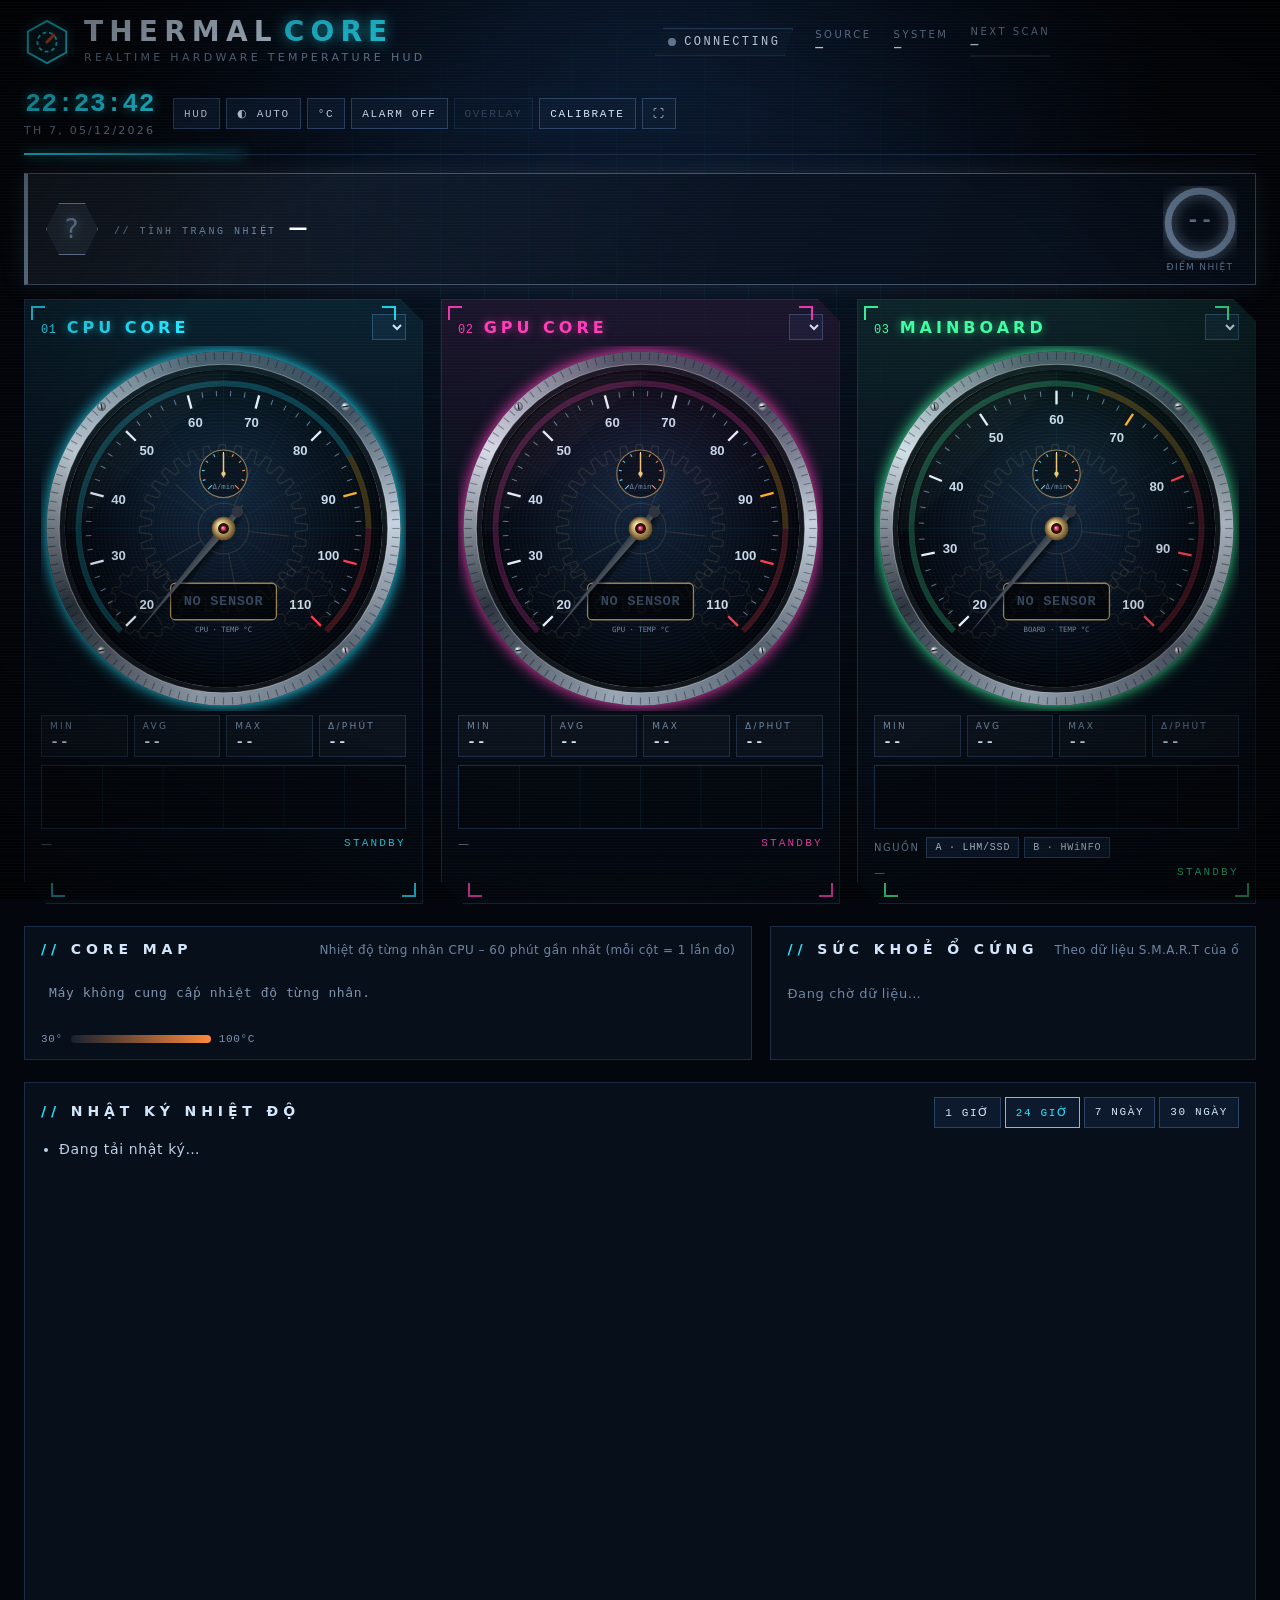
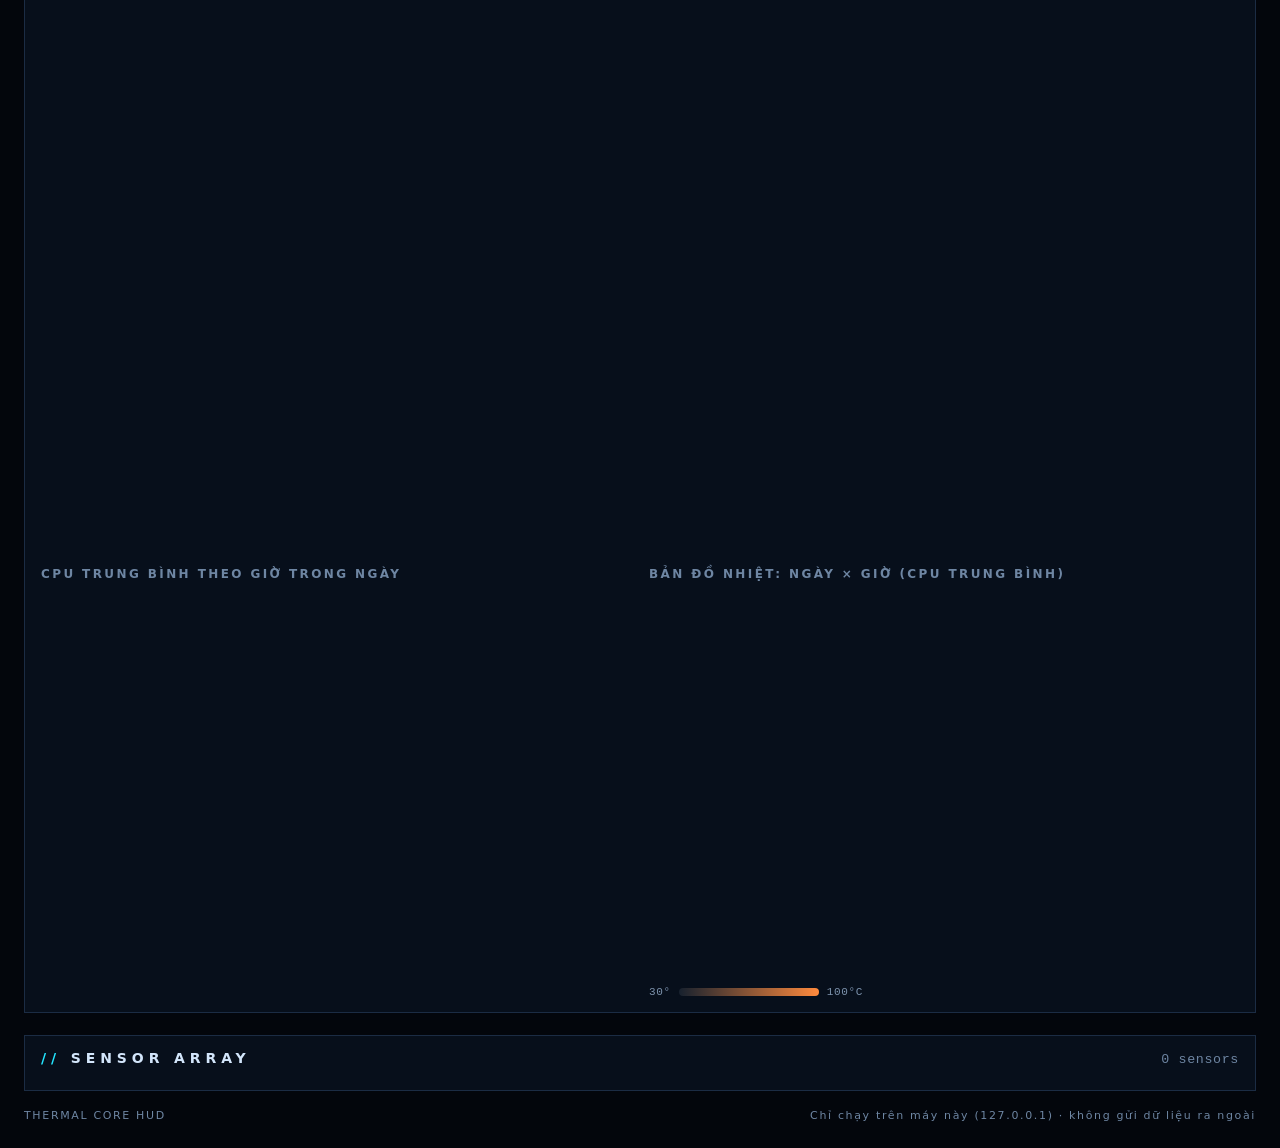
==== thermal-monitor/web/index.html @ 8c4e91ba "Add mainboard temperature source switch: A (LHM / SSD) or B (HWiNFO) - hwinfo.py reads HWiNFO's shar" ====
<!DOCTYPE html>
<html lang="vi">
<head>
  <meta charset="UTF-8" />
  <meta name="viewport" content="width=device-width, initial-scale=1.0" />
  <title>Thermal Core HUD</title>
  <link rel="icon" href="data:image/svg+xml,%3Csvg xmlns='http://www.w3.org/2000/svg' viewBox='0 0 32 32'%3E%3Ccircle cx='16' cy='16' r='13' fill='none' stroke='%2322e5ff' stroke-width='3'/%3E%3Cpath d='M16 16 L24 9' stroke='%23ff4d2e' stroke-width='3' stroke-linecap='round'/%3E%3C/svg%3E" />
  <link rel="stylesheet" href="style.css" />
</head>
<body>
  <div class="fx-grid" aria-hidden="true"></div>
  <div class="fx-scan" aria-hidden="true"></div>
  <div class="fx-vignette" aria-hidden="true"></div>

  <header class="hud-top">
    <div class="brand">
      <svg viewBox="0 0 48 48" class="logo" aria-hidden="true">
        <polygon points="24,2 44,13 44,35 24,46 4,35 4,13" fill="none" stroke="currentColor" stroke-width="2" />
        <circle cx="24" cy="24" r="10" fill="none" stroke="currentColor" stroke-width="2" stroke-dasharray="4 3" />
        <line x1="24" y1="24" x2="31" y2="17" stroke="#ff4d2e" stroke-width="3" stroke-linecap="round" />
      </svg>
      <div>
        <h1>THERMAL<span>CORE</span></h1>
        <small>REALTIME HARDWARE TEMPERATURE HUD</small>
      </div>
    </div>

    <div class="telemetry">
      <div class="pill" id="linkPill" data-state="wait"><i></i><span>CONNECTING</span></div>
      <div class="tm"><label>SOURCE</label><b id="source">—</b></div>
      <div class="tm"><label>SYSTEM</label><b id="sysState">—</b></div>
      <div class="tm"><label>NEXT SCAN</label><b id="rate">—</b><i class="tm-bar"><i id="nextBar"></i></i></div>
    </div>

    <div class="right">
      <div class="clock"><b id="clock">--:--:--</b><small id="date">----</small></div>
      <div class="controls">
        <button id="btnStyle" title="Đổi kiểu đồng hồ: đồng hồ cơ (HUD) / buồng lái (thanh dọc)">HUD</button>
        <button id="btnTheme" title="Chế độ ngày / đêm / tự động theo giờ">◐ AUTO</button>
        <button id="btnUnit" title="Đổi đơn vị °C / °F">°C</button>
        <button id="btnSound" title="Bật/tắt còi cảnh báo khi quá nhiệt">ALARM OFF</button>
        <button id="btnOverlay" disabled>OVERLAY</button>
        <button id="btnSettings" title="Chỉnh ngưỡng cảnh báo">CALIBRATE</button>
        <button id="btnFull" title="Toàn màn hình">⛶</button>
      </div>
    </div>
  </header>

  <section id="verdict" class="verdict" data-level="unknown" hidden>
    <div class="v-icon" id="vIcon">?</div>
    <div class="v-body">
      <div class="v-head"><span class="v-tag">// TÌNH TRẠNG NHIỆT</span><b id="vHeadline">—</b></div>
      <p id="vDetail"></p>
      <ul id="vTips"></ul>
    </div>
    <div class="v-score" title="Điểm nhiệt: 100 = rất mát, 60 = chạm ngưỡng cảnh báo, dưới 20 = nguy hiểm">
      <svg viewBox="0 0 44 44" aria-hidden="true"><circle class="bg" r="19" cx="22" cy="22" /><circle id="vRing" class="fg" r="19" cx="22" cy="22" /></svg>
      <b id="vScore">--</b><small>ĐIỂM NHIỆT</small>
    </div>
  </section>

  <div id="alertBar" class="alert-bar" hidden></div>
  <div id="msgBar" class="msg-bar" hidden></div>

  <main class="gauges" id="gauges"></main>

  <div class="row-2">
    <section class="panel" id="corePanel">
      <div class="panel-head">
        <h2><span>//</span> CORE MAP</h2>
        <small>Nhiệt độ từng nhân CPU – 60 phút gần nhất (mỗi cột = 1 lần đo)</small>
      </div>
      <div class="chart-box"><canvas id="coreMap" height="200"></canvas><div class="tooltip" hidden></div></div>
      <div class="scale-legend"><span>30°</span><b></b><span>100°C</span></div>
    </section>
    <section class="panel" id="drivePanel">
      <div class="panel-head">
        <h2><span>//</span> SỨC KHOẺ Ổ CỨNG</h2>
        <small>Theo dữ liệu S.M.A.R.T của ổ</small>
      </div>
      <div id="drives"><p class="empty-note">Đang chờ dữ liệu…</p></div>
    </section>
  </div>

  <section class="panel log" id="logPanel">
    <div class="panel-head">
      <h2><span>//</span> NHẬT KÝ NHIỆT ĐỘ</h2>
      <div class="tabs" id="logTabs">
        <button data-range="1h">1 GIỜ</button><button data-range="24h" class="on">24 GIỜ</button>
        <button data-range="7d">7 NGÀY</button><button data-range="30d">30 NGÀY</button>
      </div>
    </div>
    <ul class="log-summary" id="logSummary"></ul>
    <div class="tiles" id="logTiles"></div>
    <div class="legend" id="histLegend"></div>
    <div class="chart-box"><canvas id="histChart" height="240"></canvas><div class="tooltip" hidden></div></div>
    <div class="log-grid">
      <div>
        <h3 class="chart-title" id="hourTitle">CPU TRUNG BÌNH THEO GIỜ TRONG NGÀY</h3>
        <div class="chart-box"><canvas id="hourChart" height="200"></canvas><div class="tooltip" hidden></div></div>
      </div>
      <div>
        <h3 class="chart-title">BẢN ĐỒ NHIỆT: NGÀY × GIỜ (CPU TRUNG BÌNH)</h3>
        <div class="chart-box"><canvas id="dayHeat" height="200"></canvas><div class="tooltip" hidden></div></div>
        <div class="scale-legend"><span>30°</span><b></b><span>100°C</span></div>
      </div>
    </div>
  </section>

  <section class="bank">
    <div class="bank-head">
      <h2><span>//</span> SENSOR ARRAY</h2>
      <small id="bankCount">0 sensors</small>
    </div>
    <div id="bank" class="bank-grid"></div>
  </section>

  <footer class="hud-foot">
    <span id="footVersion">THERMAL CORE HUD</span>
    <span id="footInfo">Chỉ chạy trên máy này (127.0.0.1) · không gửi dữ liệu ra ngoài</span>
  </footer>

  <dialog id="settings" class="settings">
    <form method="dialog">
      <h3><span>//</span> CALIBRATION</h3>
      <p>Ngưỡng cảnh báo theo °C. Vượt ngưỡng <b class="amber">WARN</b> thẻ chuyển cam, vượt <b class="red">CRIT</b> báo động đỏ.</p>
      <label class="settings-interval">Chu kỳ đo nhiệt độ
        <select id="selInterval">
          <option value="5">5 giây</option><option value="6">6 giây (khuyên dùng)</option><option value="10">10 giây</option><option value="15">15 giây</option>
          <option value="30">30 giây</option><option value="60">60 giây</option>
        </select>
      </label>
      <label class="settings-interval">Nguồn nhiệt độ mainboard
        <select id="selBoardSrc">
          <option value="auto">A – LibreHardwareMonitor / ổ SSD thay thế</option>
          <option value="hwinfo">B – HWiNFO</option>
        </select>
      </label>
      <label class="settings-interval">Lưu nhật ký nhiệt độ
        <select id="selHistory">
          <option value="7">7 ngày</option><option value="14">14 ngày</option><option value="30">30 ngày</option>
        </select>
      </label>
      <div id="settingsRows" class="settings-rows"></div>
      <p class="diag-note">Thiếu cảm biến (vd. nhiệt độ mainboard)? Bấm <a id="lnkDiag" href="api/diagnostics" download>XUẤT FILE CHẨN ĐOÁN</a>
        rồi gửi file vừa tải về cho người hỗ trợ – file chỉ chứa thông tin phần cứng và số đo.</p>
      <div class="settings-actions">
        <button type="button" id="btnReset">MẶC ĐỊNH</button>
        <button type="submit" value="save" class="primary">LƯU</button>
      </div>
    </form>
  </dialog>

  <template id="tplGauge">
    <section class="card">
      <i class="cn tl"></i><i class="cn tr"></i><i class="cn bl"></i><i class="cn br"></i>
      <header class="card-head">
        <div class="ttl"><span class="code"></span><h2></h2></div>
        <select class="pick" title="Chọn cảm biến hiển thị"></select>
      </header>
      <div class="dial-wrap"><canvas class="dial"></canvas></div>
      <div class="stats">
        <div><label>MIN</label><b class="s-min">--</b></div>
        <div><label>AVG</label><b class="s-avg">--</b></div>
        <div><label>MAX</label><b class="s-max">--</b></div>
        <div><label>Δ/PHÚT</label><b class="s-trend">--</b></div>
      </div>
      <canvas class="spark"></canvas>
      <div class="tele"></div>
      <div class="src-switch" hidden title="Nguồn nhiệt độ mainboard">
        <span>NGUỒN</span>
        <button type="button" data-src="auto" title="A: LibreHardwareMonitor; máy không có cảm biến mainboard thì dùng nhiệt độ ổ SSD">A · LHM/SSD</button>
        <button type="button" data-src="hwinfo" title="B: lấy từ HWiNFO (cần chạy HWiNFO và bật Shared Memory Support)">B · HWiNFO</button>
        <em class="src-state"></em>
      </div>
      <div class="card-foot"><span class="hw">—</span><span class="state">STANDBY</span></div>
    </section>
  </template>

  <script src="app.js"></script>
  <script src="charts.js"></script>
</body>
</html>
---- thermal-monitor/web/style.css ----
:root {
  --bg: #03060c;
  --panel: rgba(9, 18, 32, 0.78);
  --panel-2: rgba(14, 28, 48, 0.9);
  --line: #1b2c44;
  --line-2: #2a4466;
  --text: #d3e6fb;
  --muted: #6e86a3;
  --cyan: #22e5ff;
  --magenta: #ff3db8;
  --green: #3dffa2;
  --amber: #ffb020;
  --red: #ff3b4e;
  --bg-glow: #0c1d36;
  --card-end: rgba(5, 11, 20, 0.85);
  --inset: rgba(0, 0, 0, 0.25);
  --text-strong: #ffffff;
  --text-soft: #bcd0e6;
  --warn-text: #ffd58a;
  --vignette: rgba(0, 0, 0, 0.65);
  --dialog: #07101d;
  /* Màu nhận diện từng đồng hồ (mặt đồng hồ luôn tối nên canvas dùng bản neon) */
  --acc-cpu: #22e5ff;
  --acc-gpu: #ff3db8;
  --acc-board: #3dffa2;
  /* Biểu đồ – đã kiểm tra phân biệt màu (người mù màu) trên nền tối */
  --series-cpu: #1ca4c4;
  --series-gpu: #c0308a;
  --series-board: #2a9a4e;
  --chart-text: #c9d9ea;
  --chart-muted: #7d93ad;
  --chart-grid: rgba(125, 147, 173, 0.16);
  --seq-lo: #17212e;   /* thang màu nhiệt (1 sắc cam): thấp -> cao */
  --seq-hi: #ff8a3d;
  --font-ui: "Bahnschrift", "Rajdhani", "Segoe UI", "Roboto Condensed", system-ui, sans-serif;
  --font-mono: "Cascadia Mono", "Consolas", "JetBrains Mono", "SFMono-Regular", monospace;
}

/* Chế độ NGÀY: nền sáng; mặt đồng hồ giữ màu tối như đồng hồ thật */
:root[data-theme="day"] {
  --bg: #e8edf4;
  --bg-glow: #ffffff;
  --panel: rgba(255, 255, 255, 0.9);
  --panel-2: #ffffff;
  --card-end: #f1f5fa;
  --inset: #eef2f7;
  --line: #cdd7e4;
  --line-2: #a7b6ca;
  --text: #1a2a3d;
  --text-strong: #0b1726;
  --text-soft: #34475e;
  --muted: #5d6f86;
  --warn-text: #8a5300;
  --vignette: rgba(30, 50, 80, 0.12);
  --dialog: #ffffff;
  --cyan: #0085aa;
  --magenta: #b51f80;
  --green: #2e8a32;
  --amber: #b36b00;
  --red: #c8102e;
  --acc-cpu: #0085aa;
  --acc-gpu: #b51f80;
  --acc-board: #2e8a32;
  --series-cpu: #0085aa;
  --series-gpu: #b51f80;
  --series-board: #2e8a32;
  --chart-text: #1f3147;
  --chart-muted: #5d6f86;
  --chart-grid: rgba(60, 80, 110, 0.14);
  --seq-lo: #fdeee0;
  --seq-hi: #c2410c;
}
:root[data-theme="day"] .fx-scan { display: none; }

* { box-sizing: border-box; }

html, body { margin: 0; min-height: 100%; }

body {
  background: radial-gradient(ellipse at 50% -10%, var(--bg-glow) 0%, var(--bg) 60%) fixed, var(--bg);
  transition: background-color 0.4s, color 0.4s;
  color: var(--text);
  font-family: var(--font-ui);
  letter-spacing: 0.04em;
  padding: 0 clamp(8px, 2vw, 24px) clamp(8px, 2vw, 24px);
  overflow-x: hidden;
}

/* ---------- Hiệu ứng nền ---------- */
.fx-grid, .fx-scan, .fx-vignette { position: fixed; inset: 0; pointer-events: none; z-index: 0; }
.fx-grid {
  background-image:
    linear-gradient(rgba(34, 229, 255, 0.045) 1px, transparent 1px),
    linear-gradient(90deg, rgba(34, 229, 255, 0.045) 1px, transparent 1px);
  background-size: 44px 44px;
  mask-image: radial-gradient(ellipse at center, #000 30%, transparent 85%);
  animation: grid-drift 40s linear infinite;
}
@keyframes grid-drift { to { background-position: 44px 44px, 44px 44px; } }
.fx-scan {
  background: repeating-linear-gradient(0deg, rgba(255, 255, 255, 0.018) 0 1px, transparent 1px 3px);
  z-index: 50;
}
.fx-vignette { background: radial-gradient(ellipse at center, transparent 55%, var(--vignette) 100%); z-index: 49; }

body > *:not(.fx-grid):not(.fx-scan):not(.fx-vignette):not(dialog) { position: relative; z-index: 1; }

/* ---------- Header ---------- */
.hud-top {
  display: flex; align-items: center; gap: 24px; flex-wrap: wrap;
  padding: 18px 0 16px;
  border-bottom: 1px solid var(--line);
  margin-bottom: 18px;
}
.hud-top::after {
  content: ""; position: absolute; left: 0; bottom: -1px; width: 220px; height: 2px;
  background: linear-gradient(90deg, var(--cyan), transparent);
  box-shadow: 0 0 12px var(--cyan);
}
.brand { display: flex; align-items: center; gap: 14px; }
.logo { width: 46px; height: 46px; color: var(--cyan); filter: drop-shadow(0 0 6px rgba(34, 229, 255, 0.7)); animation: spin 18s linear infinite; }
@keyframes spin { to { transform: rotate(360deg); } }
.brand h1 { margin: 0; font-size: 28px; letter-spacing: 0.22em; font-weight: 700; line-height: 1; }
.brand h1 span { color: var(--cyan); text-shadow: 0 0 14px rgba(34, 229, 255, 0.8); margin-left: 6px; }
.brand small { color: var(--muted); font-size: 11px; letter-spacing: 0.3em; }

.telemetry { display: flex; gap: 22px; align-items: center; flex-wrap: wrap; flex: 1; justify-content: center; }
.tm label { display: block; font-size: 10px; color: var(--muted); letter-spacing: 0.25em; }
.tm b { font-family: var(--font-mono); font-size: 13px; font-weight: 600; white-space: nowrap; max-width: 230px; overflow: hidden; text-overflow: ellipsis; display: block; }

.pill {
  display: inline-flex; align-items: center; gap: 8px;
  padding: 6px 12px; border: 1px solid var(--line-2);
  font-family: var(--font-mono); font-size: 12px; letter-spacing: 0.2em;
  clip-path: polygon(8px 0, 100% 0, calc(100% - 8px) 100%, 0 100%);
  background: var(--panel-2);
}
.pill i { width: 8px; height: 8px; border-radius: 50%; background: var(--muted); }
.pill[data-state="live"] { border-color: var(--green); color: var(--green); }
.pill[data-state="live"] i { background: var(--green); box-shadow: 0 0 10px var(--green); animation: blink 1s steps(2) infinite; }
.pill[data-state="demo"] { border-color: var(--magenta); color: var(--magenta); }
.pill[data-state="demo"] i { background: var(--magenta); box-shadow: 0 0 10px var(--magenta); animation: blink 1s steps(2) infinite; }
.pill[data-state="off"] { border-color: var(--red); color: var(--red); }
.pill[data-state="off"] i { background: var(--red); }
@keyframes blink { 50% { opacity: 0.25; } }

.right { display: flex; align-items: center; gap: 18px; }
.clock { text-align: right; }
.clock b { display: block; font-family: var(--font-mono); font-size: 26px; color: var(--cyan); text-shadow: 0 0 12px rgba(34, 229, 255, 0.6); }
.clock small { color: var(--muted); font-size: 11px; letter-spacing: 0.2em; }
.controls { display: flex; gap: 6px; }
button {
  font-family: var(--font-mono); font-size: 11px; letter-spacing: 0.15em;
  color: var(--text); background: var(--panel-2); border: 1px solid var(--line-2);
  padding: 8px 10px; cursor: pointer; transition: all 0.15s;
}
button:hover { border-color: var(--cyan); color: var(--cyan); box-shadow: 0 0 10px rgba(34, 229, 255, 0.35); }
button.on { border-color: var(--amber); color: var(--amber); }
button.primary { border-color: var(--cyan); color: var(--cyan); }
button:disabled { opacity: 0.4; cursor: not-allowed; box-shadow: none; color: var(--muted); border-color: var(--line-2); }
#btnOverlay.on { border-color: var(--green); color: var(--green); box-shadow: 0 0 10px rgba(61, 255, 162, 0.35); }

/* ---------- Thanh nhận định tình trạng nhiệt ---------- */
.verdict {
  --lv: var(--muted);
  display: grid; grid-template-columns: auto 1fr auto; gap: 16px; align-items: center;
  margin: 0 0 14px; padding: 12px 18px;
  border: 1px solid color-mix(in srgb, var(--lv) 55%, transparent);
  border-left: 4px solid var(--lv);
  background: linear-gradient(90deg, color-mix(in srgb, var(--lv) 16%, transparent), var(--panel) 60%);
  box-shadow: 0 0 22px color-mix(in srgb, var(--lv) 18%, transparent);
}
.verdict[data-level="critical"] { animation: alarm 0.9s ease-in-out infinite; }
.v-icon {
  width: 52px; height: 52px; display: grid; place-items: center; font-size: 26px; color: var(--lv);
  border: 1px solid var(--lv); clip-path: polygon(25% 0, 75% 0, 100% 50%, 75% 100%, 25% 100%, 0 50%);
  background: color-mix(in srgb, var(--lv) 14%, transparent); text-shadow: 0 0 12px var(--lv);
}
.v-head { display: flex; flex-wrap: wrap; align-items: baseline; gap: 4px 12px; }
.v-tag { font-family: var(--font-mono); font-size: 10px; letter-spacing: 0.25em; color: var(--lv); }
.v-head b { font-size: 19px; letter-spacing: 0.04em; color: var(--text-strong); }
.verdict p { margin: 4px 0 0; color: var(--text-soft); font-size: 14px; letter-spacing: 0.02em; line-height: 1.45; }
.verdict ul { margin: 4px 0 0; padding-left: 18px; color: var(--warn-text); font-size: 13px; }
.verdict ul:empty { display: none; }
.v-score { position: relative; width: 74px; text-align: center; }
.v-score svg { width: 74px; height: 74px; transform: rotate(-90deg); display: block; }
.v-score circle { fill: none; stroke-width: 4; }
.v-score .bg { stroke: rgba(255, 255, 255, 0.08); }
.v-score .fg { stroke: var(--lv); stroke-linecap: round; transition: stroke-dashoffset 0.8s, stroke 0.8s; filter: drop-shadow(0 0 4px var(--lv)); }
.v-score b { position: absolute; top: 22px; left: 0; right: 0; font-family: var(--font-mono); font-size: 22px; color: var(--lv); }
.v-score small { display: block; margin-top: 2px; font-size: 9px; letter-spacing: 0.15em; color: var(--muted); }
@media (max-width: 700px) {
  .verdict { grid-template-columns: auto 1fr; padding: 10px 12px; }
  .v-score { display: none; }
  .v-icon { width: 40px; height: 40px; font-size: 20px; }
  .v-head b { font-size: 15px; }
  .verdict p { font-size: 12px; }
}

/* Thanh đếm ngược tới lần đo kế tiếp */
.tm-bar { display: block; height: 2px; background: rgba(255, 255, 255, 0.08); margin-top: 3px; }
.tm-bar i { display: block; height: 100%; width: 0; background: var(--cyan); box-shadow: 0 0 6px var(--cyan); transition: width 0.5s linear; }

/* ---------- Thanh cảnh báo ---------- */
.alert-bar, .msg-bar { margin: 0 0 14px; padding: 10px 16px; font-size: 13px; letter-spacing: 0.08em; }
.alert-bar {
  border: 1px solid var(--red); color: #fff; font-family: var(--font-mono); letter-spacing: 0.2em;
  background: repeating-linear-gradient(-45deg, rgba(255, 59, 78, 0.28) 0 14px, rgba(255, 59, 78, 0.1) 14px 28px);
  animation: alarm 0.9s ease-in-out infinite; text-align: center;
}
@keyframes alarm { 50% { box-shadow: 0 0 28px rgba(255, 59, 78, 0.7); } }
.msg-bar { border-left: 3px solid var(--amber); background: rgba(255, 176, 32, 0.08); color: var(--warn-text); }
.msg-bar p { margin: 2px 0; }

/* ---------- Thẻ đồng hồ ---------- */
/* Luôn 3 đồng hồ trên 1 hàng; bên trong mỗi thẻ tự co theo bề rộng thẻ (container query) */
.gauges { display: grid; grid-template-columns: repeat(3, minmax(0, 1fr)); gap: clamp(6px, 1.4vw, 18px); }

.card {
  --accent: var(--cyan);
  position: relative; padding: 14px 16px 24px;
  background: linear-gradient(180deg, var(--panel) 0%, var(--card-end) 100%);
  border: 1px solid var(--line);
  clip-path: polygon(0 0, calc(100% - 22px) 0, 100% 22px, 100% 100%, 22px 100%, 0 calc(100% - 22px));
  transition: border-color 0.3s, box-shadow 0.3s;
  container-type: inline-size;
  min-width: 0;
}
.card::before {
  content: ""; position: absolute; inset: 0; pointer-events: none;
  background: linear-gradient(180deg, color-mix(in srgb, var(--accent) 8%, transparent), transparent 40%);
}
.card .cn { position: absolute; width: 14px; height: 14px; border-color: var(--accent); border-style: solid; opacity: 0.9; }
.card .cn.tl { top: 6px; left: 6px; border-width: 2px 0 0 2px; }
.card .cn.tr { top: 6px; right: 26px; border-width: 2px 2px 0 0; }
.card .cn.bl { bottom: 6px; left: 26px; border-width: 0 0 2px 2px; }
.card .cn.br { bottom: 6px; right: 6px; border-width: 0 2px 2px 0; }
.card[data-level="warn"] { --accent: var(--amber) !important; border-color: var(--amber); }
.card[data-level="crit"] { --accent: var(--red) !important; border-color: var(--red); animation: card-alarm 0.9s ease-in-out infinite; }
@keyframes card-alarm { 50% { box-shadow: inset 0 0 40px rgba(255, 59, 78, 0.35); } }

.card-head { display: flex; align-items: center; justify-content: space-between; gap: 10px; }
.ttl { display: flex; align-items: baseline; gap: 10px; flex: none; }
.ttl .code { font-family: var(--font-mono); color: var(--accent); font-size: 12px; }
.ttl h2 { margin: 0; font-size: clamp(14px, 1.25vw, 18px); white-space: nowrap; letter-spacing: 0.25em; color: var(--accent); text-shadow: 0 0 10px color-mix(in srgb, var(--accent) 60%, transparent); }
.pick {
  flex: 0 1 auto; min-width: 0; max-width: 58%; background: var(--panel-2); color: var(--text); border: 1px solid var(--line-2);
  font-family: var(--font-mono); font-size: 11px; padding: 5px 6px;
}
.pick:focus { outline: 1px solid var(--accent); }

.dial-wrap { width: 100%; max-width: min(400px, max(150px, calc(100vh - 330px))); margin: 6px auto 4px; aspect-ratio: 1; }
.dial { width: 100%; height: 100%; display: block; }

.stats { display: grid; grid-template-columns: repeat(4, 1fr); gap: 6px; margin-top: 4px; }
.stats div { background: rgba(255, 255, 255, 0.025); border: 1px solid var(--line); padding: 5px 8px; }
.stats label { display: block; font-size: 9px; color: var(--muted); letter-spacing: 0.25em; }
.stats b { font-family: var(--font-mono); font-size: 15px; }
.spark { width: 100%; height: 64px; display: block; margin-top: 8px; border: 1px solid var(--line); background: var(--inset); }
.tele { display: flex; flex-wrap: wrap; gap: 5px; margin-top: 8px; }
.tele:empty { display: none; }
.tele span {
  font-family: var(--font-mono); font-size: 11px; padding: 3px 7px; white-space: nowrap;
  border: 1px solid color-mix(in srgb, var(--accent) 35%, transparent); background: color-mix(in srgb, var(--accent) 8%, transparent);
}
.tele i { font-style: normal; font-size: 9px; letter-spacing: 0.12em; color: var(--muted); margin-right: 5px; }
.card-foot { display: flex; justify-content: space-between; gap: 12px; margin-top: 8px; font-size: 11px; color: var(--muted); }
.card-foot .hw { overflow: hidden; text-overflow: ellipsis; white-space: nowrap; }
.card-foot .state { font-family: var(--font-mono); letter-spacing: 0.2em; color: var(--accent); white-space: nowrap; }

/* Thẻ hẹp: tiêu đề và menu chọn cảm biến xếp 2 dòng, ô số liệu 2 cột */
@container (max-width: 360px) {
  .card-head { flex-wrap: wrap; gap: 6px; }
  .pick { max-width: 100%; width: 100%; flex-basis: 100%; }
  .ttl h2 { font-size: 13px; letter-spacing: 0.18em; }
  .stats { grid-template-columns: repeat(2, 1fr); gap: 4px; }
  .stats b { font-size: 13px; }
  .spark { height: 48px; }
}
@container (max-width: 250px) {
  .tele span { font-size: 10px; padding: 2px 4px; }
  .tele i { display: none; }
  .card .cn.tr, .card .cn.bl { display: none; }
  .ttl .code { display: none; }
  .ttl h2 { font-size: 12px; letter-spacing: 0.12em; }
  .pick { font-size: 10px; padding: 3px; }
  .stats div { padding: 3px 5px; }
  .stats label { font-size: 8px; letter-spacing: 0.12em; }
  .stats b { font-size: 12px; }
  .spark { height: 36px; }
  .card-foot .hw { display: none; }
  .card-foot { justify-content: center; }
}
@container (max-width: 170px) {
  .stats, .spark { display: none; }
}

/* Header gọn lại khi cửa sổ hẹp */
@media (max-width: 1100px) {
  .telemetry .tm:nth-of-type(n + 3) { display: none; }
  .brand small { display: none; }
}
@media (max-width: 820px) {
  .telemetry .tm { display: none; }
  .brand h1 { font-size: 20px; }
  .logo { width: 34px; height: 34px; }
  .clock b { font-size: 20px; }
  .clock small { display: none; }
  button { padding: 6px 7px; font-size: 10px; letter-spacing: 0.08em; }
  .hud-top { gap: 12px; padding: 10px 0; }
}
@media (max-width: 560px) {
  .brand h1 span { display: none; }
  .clock { display: none; }
}

.card[data-key="cpu"] { --accent: var(--acc-cpu); }
.card[data-key="gpu"] { --accent: var(--acc-gpu); }
.card[data-key="board"] { --accent: var(--acc-board); }
.src-switch { display: flex; align-items: center; flex-wrap: wrap; gap: 5px; margin-top: 8px; font-size: 10px; }
.src-switch[hidden] { display: none; }
.src-switch > span { letter-spacing: 0.15em; color: var(--muted); margin-right: 2px; }
.src-switch button { padding: 4px 8px; font-size: 10px; letter-spacing: 0.08em; }
.src-switch button.on { border-color: var(--accent); color: var(--accent); box-shadow: 0 0 8px color-mix(in srgb, var(--accent) 35%, transparent); }
.src-switch em { font-style: normal; font-family: var(--font-mono); font-size: 10px; }
.src-switch[data-state="ok"] em { color: var(--green); }
.src-switch[data-state="fail"] em { color: var(--amber); }
.tele span.throttle-thermal { border-color: var(--red); color: var(--red); background: color-mix(in srgb, var(--red) 12%, transparent); }
.tele span.throttle-power { border-color: var(--amber); color: var(--amber); }

/* ---------- Bảng phụ: bản đồ nhiệt từng nhân, sức khoẻ ổ, nhật ký ---------- */
.panel { border: 1px solid var(--line); background: var(--panel); padding: 14px 16px; min-width: 0; }
.panel-head { display: flex; justify-content: space-between; align-items: baseline; gap: 10px; flex-wrap: wrap; margin-bottom: 10px; }
.panel h2 { margin: 0; font-size: 14px; letter-spacing: 0.35em; }
.panel h2 span { color: var(--cyan); }
.panel-head small { color: var(--muted); font-size: 12px; letter-spacing: 0.04em; }
.row-2 { display: grid; grid-template-columns: minmax(0, 3fr) minmax(0, 2fr); gap: 18px; margin-top: 22px; }
@media (max-width: 980px) { .row-2 { grid-template-columns: minmax(0, 1fr); } }
.chart-box { position: relative; }
.chart-box canvas { display: block; width: 100%; }
.legend { display: flex; flex-wrap: wrap; gap: 14px; font-size: 12px; color: var(--chart-text); margin-bottom: 6px; }
.legend i { display: inline-block; width: 14px; height: 3px; border-radius: 2px; vertical-align: middle; margin-right: 6px; }
.legend .ref i { height: 0; border-top: 2px dashed var(--chart-muted); }
.scale-legend { display: flex; align-items: center; gap: 8px; font-size: 11px; color: var(--chart-muted); margin-top: 6px; font-family: var(--font-mono); }
.scale-legend b { display: block; width: 140px; height: 8px; border-radius: 4px; background: linear-gradient(90deg, var(--seq-lo), var(--seq-hi)); }
.tooltip {
  position: absolute; pointer-events: none; z-index: 5; min-width: 120px; padding: 7px 9px;
  background: var(--panel-2); color: var(--text); border: 1px solid var(--line-2); font-size: 12px; line-height: 1.45;
  box-shadow: 0 4px 18px rgba(0, 0, 0, 0.35); font-family: var(--font-mono); white-space: nowrap;
}
.tooltip[hidden] { display: none; }
.tooltip .sw { display: inline-block; width: 10px; height: 3px; border-radius: 2px; margin-right: 6px; vertical-align: middle; }
.empty-note { color: var(--muted); font-size: 13px; padding: 16px 0; }

/* Ổ cứng */
.drive { border: 1px solid var(--line); padding: 10px 12px; margin-bottom: 10px; background: color-mix(in srgb, var(--panel-2) 40%, transparent); }
.drive:last-child { margin-bottom: 0; }
.drive-top { display: flex; justify-content: space-between; gap: 10px; align-items: baseline; }
.drive-top b { font-size: 14px; overflow: hidden; text-overflow: ellipsis; white-space: nowrap; }
.drive-status { font-family: var(--font-mono); font-size: 12px; white-space: nowrap; }
.drive-status.good { color: var(--green); } .drive-status.watch { color: var(--amber); } .drive-status.bad { color: var(--red); }
.life { display: flex; align-items: center; gap: 10px; margin: 8px 0; }
.life-bar { flex: 1; height: 8px; background: var(--inset); border: 1px solid var(--line); border-radius: 4px; overflow: hidden; }
.life-bar i { display: block; height: 100%; border-radius: 4px; background: var(--green); }
.life strong { font-family: var(--font-mono); font-size: 20px; min-width: 64px; text-align: right; }
.drive dl { display: grid; grid-template-columns: repeat(auto-fill, minmax(175px, 1fr)); gap: 6px 12px; margin: 0; }
.drive dt { font-size: 10px; letter-spacing: 0.15em; color: var(--muted); }
.drive dd { margin: 0; font-family: var(--font-mono); font-size: 13px; }

/* Nhật ký */
.log { margin-top: 22px; }
.tabs { display: flex; gap: 4px; }
.tabs button.on { border-color: var(--cyan); color: var(--cyan); }
.log-summary { margin: 4px 0 14px; padding-left: 18px; color: var(--text-soft); font-size: 14px; line-height: 1.6; }
.tiles { display: grid; grid-template-columns: repeat(4, minmax(0, 1fr)); gap: 8px; margin-bottom: 14px; }
.tile { border: 1px solid var(--line); padding: 8px 10px; }
.tile label { display: block; font-size: 10px; letter-spacing: 0.15em; color: var(--muted); }
.tile b { font-family: var(--font-mono); font-size: 22px; color: var(--text-strong); }
.tile small { display: block; color: var(--muted); font-size: 11px; }
@media (max-width: 760px) { .tiles { grid-template-columns: repeat(2, minmax(0, 1fr)); } }
.log-grid { display: grid; grid-template-columns: minmax(0, 1fr) minmax(0, 1fr); gap: 18px; margin-top: 14px; }
@media (max-width: 980px) { .log-grid { grid-template-columns: minmax(0, 1fr); } }
.log-grid h3, .chart-title { margin: 0 0 6px; font-size: 12px; letter-spacing: 0.2em; color: var(--muted); font-weight: 600; }

/* ---------- Danh sách cảm biến ---------- */
.bank { margin-top: 22px; border: 1px solid var(--line); background: var(--panel); padding: 14px 16px; }
.bank-head { display: flex; justify-content: space-between; align-items: baseline; }
.bank h2 { margin: 0 0 10px; font-size: 14px; letter-spacing: 0.35em; }
.bank h2 span, .settings h3 span { color: var(--cyan); }
.bank-head small { color: var(--muted); font-family: var(--font-mono); }
.bank-grid { display: flex; flex-direction: column; gap: 12px; }
.bank-group h3 { margin: 0 0 6px; font-size: 11px; letter-spacing: 0.3em; color: var(--muted); }
.bank-row { display: grid; grid-template-columns: repeat(auto-fill, minmax(220px, 1fr)); gap: 8px; }
.chip { border: 1px solid var(--line); background: rgba(255, 255, 255, 0.02); padding: 7px 10px; position: relative; overflow: hidden; }
.chip .n { font-size: 12px; display: flex; justify-content: space-between; gap: 8px; }
.chip .n b { font-family: var(--font-mono); font-size: 14px; }
.chip small { display: block; color: var(--muted); font-size: 10px; white-space: nowrap; overflow: hidden; text-overflow: ellipsis; }
.chip .bar { position: absolute; left: 0; bottom: 0; height: 2px; background: var(--cyan); box-shadow: 0 0 8px currentColor; transition: width 0.6s, background 0.6s; }
.empty { color: var(--muted); font-size: 13px; }

.hud-foot { display: flex; justify-content: space-between; flex-wrap: wrap; gap: 8px; margin-top: 18px; color: var(--muted); font-size: 11px; letter-spacing: 0.15em; }

/* ---------- Hộp thoại cài đặt ---------- */
.settings { background: var(--dialog); color: var(--text); border: 1px solid var(--cyan); padding: 18px 20px; width: min(520px, 92vw); font-family: var(--font-ui); }
.settings::backdrop { background: rgba(0, 0, 0, 0.7); backdrop-filter: blur(3px); }
.settings h3 { margin: 0 0 8px; letter-spacing: 0.3em; }
.settings p { color: var(--muted); font-size: 13px; }
.amber { color: var(--amber); } .red { color: var(--red); }
.settings-rows { display: grid; grid-template-columns: 1fr 90px 90px; gap: 8px 10px; align-items: center; }
.settings-rows .h { font-size: 10px; color: var(--muted); letter-spacing: 0.25em; }
.settings input { width: 100%; background: var(--panel-2); color: var(--text); border: 1px solid var(--line-2); padding: 6px; font-family: var(--font-mono); }
.settings-interval { display: flex; align-items: center; justify-content: space-between; gap: 10px; margin: 0 0 14px; font-size: 13px; }
.settings-interval select { background: var(--panel-2); color: var(--text); border: 1px solid var(--line-2); padding: 6px; font-family: var(--font-mono); }
.diag-note { font-size: 12px !important; margin: 14px 0 0; }
.diag-note a { color: var(--cyan); font-family: var(--font-mono); letter-spacing: 0.08em; }
.settings-actions { display: flex; justify-content: flex-end; gap: 8px; margin-top: 16px; }
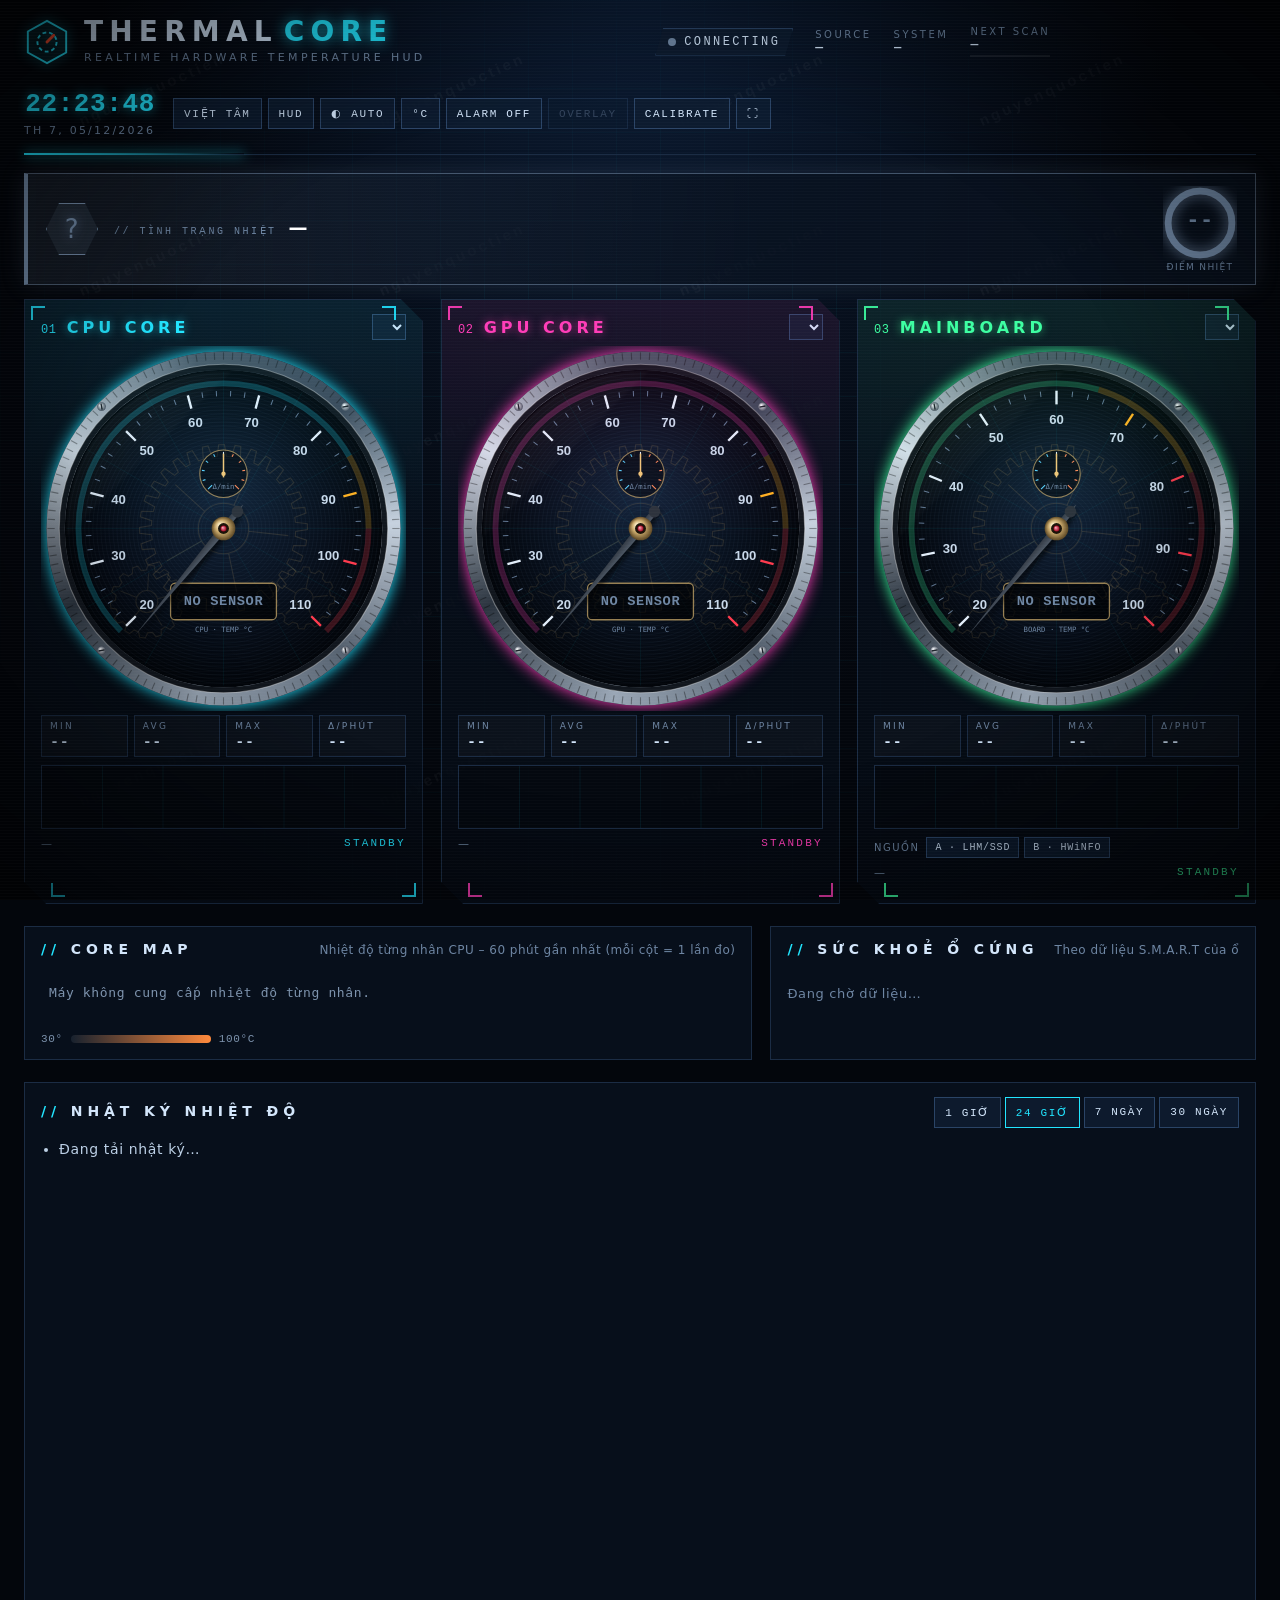
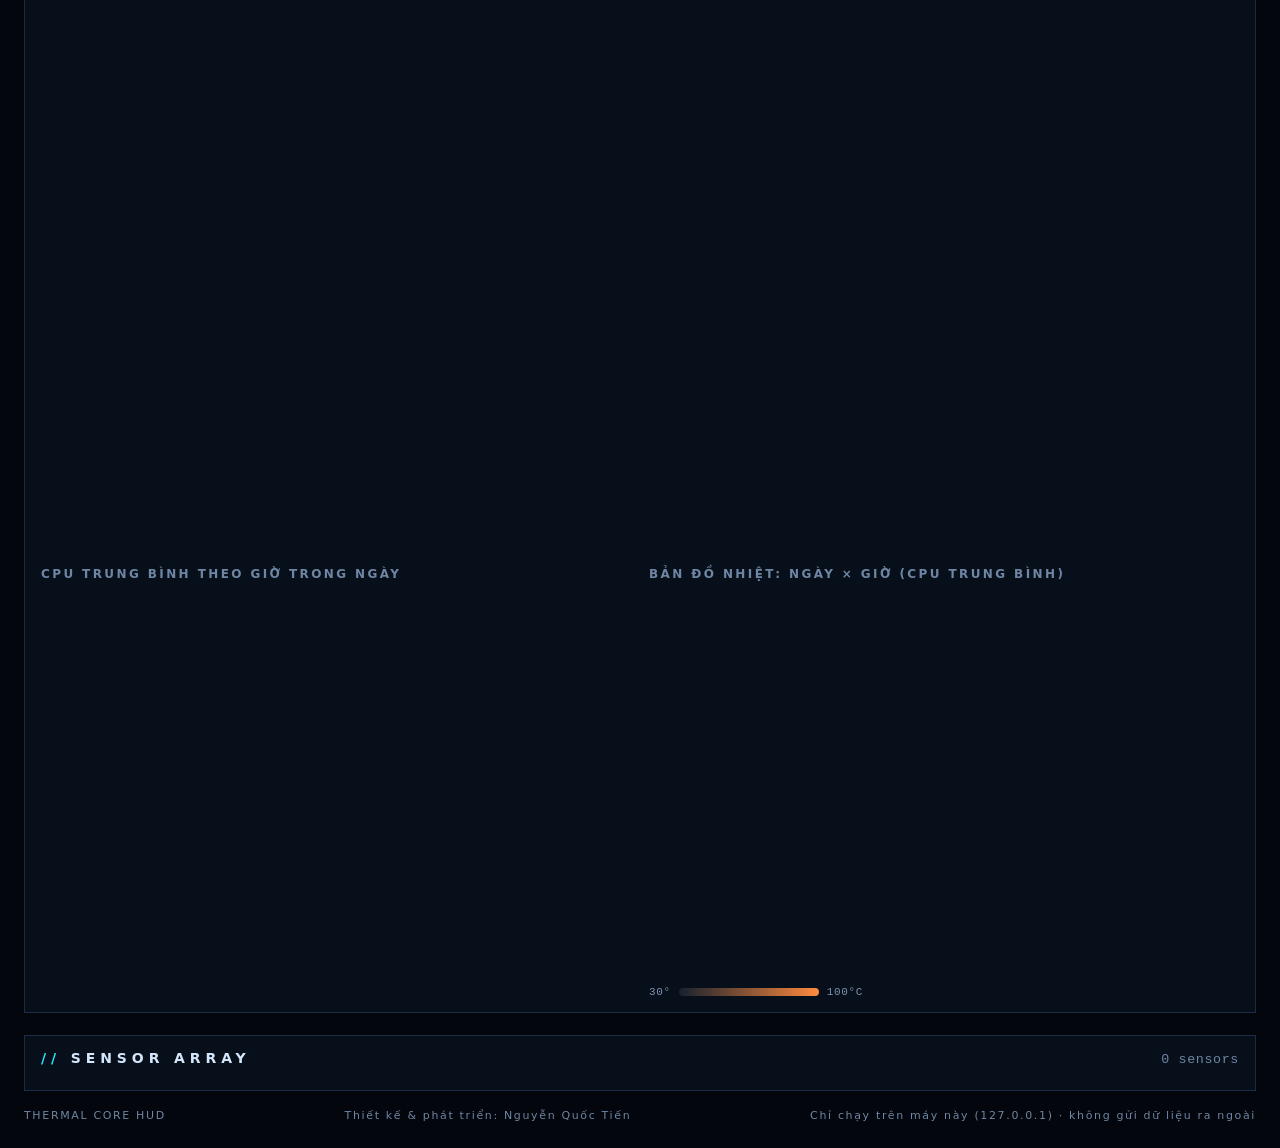
==== commit f39f6d3d: "Add Việt Tâm theme with reactive characters and author signature (v1.6.0) - New VIỆT TÂM / THERMAL h" ====
--- a/thermal-monitor/web/index.html
+++ b/thermal-monitor/web/index.html
@@ -3,6 +3,7 @@
 <head>
   <meta charset="UTF-8" />
   <meta name="viewport" content="width=device-width, initial-scale=1.0" />
+  <meta name="author" content="nguyenquoctien – Nguyễn Quốc Tiến" />
   <title>Thermal Core HUD</title>
   <link rel="icon" href="data:image/svg+xml,%3Csvg xmlns='http://www.w3.org/2000/svg' viewBox='0 0 32 32'%3E%3Ccircle cx='16' cy='16' r='13' fill='none' stroke='%2322e5ff' stroke-width='3'/%3E%3Cpath d='M16 16 L24 9' stroke='%23ff4d2e' stroke-width='3' stroke-linecap='round'/%3E%3C/svg%3E" />
   <link rel="stylesheet" href="style.css" />
@@ -11,9 +12,10 @@
   <div class="fx-grid" aria-hidden="true"></div>
   <div class="fx-scan" aria-hidden="true"></div>
   <div class="fx-vignette" aria-hidden="true"></div>
+  <div class="fx-sign" aria-hidden="true"></div>
 
   <header class="hud-top">
-    <div class="brand">
+    <div class="brand brand-thermal">
       <svg viewBox="0 0 48 48" class="logo" aria-hidden="true">
         <polygon points="24,2 44,13 44,35 24,46 4,35 4,13" fill="none" stroke="currentColor" stroke-width="2" />
         <circle cx="24" cy="24" r="10" fill="none" stroke="currentColor" stroke-width="2" stroke-dasharray="4 3" />
@@ -24,6 +26,13 @@
         <small>REALTIME HARDWARE TEMPERATURE HUD</small>
       </div>
     </div>
+    <div class="brand brand-vt">
+      <div class="vt-logo"><img id="vtLogo" alt="Logo Việt Tâm" hidden /><span>VT</span></div>
+      <div>
+        <h1>VIỆT<span>TÂM</span></h1>
+        <small>GIÁM SÁT NHIỆT ĐỘ MÁY TÍNH · THERMAL CORE</small>
+      </div>
+    </div>
 
     <div class="telemetry">
       <div class="pill" id="linkPill" data-state="wait"><i></i><span>CONNECTING</span></div>
@@ -35,6 +44,7 @@
     <div class="right">
       <div class="clock"><b id="clock">--:--:--</b><small id="date">----</small></div>
       <div class="controls">
+        <button id="btnBrand" title="Đổi giao diện: Thermal Core gốc / Việt Tâm (có nhân vật)">VIỆT TÂM</button>
         <button id="btnStyle" title="Đổi kiểu đồng hồ: đồng hồ cơ (HUD) / buồng lái (thanh dọc)">HUD</button>
         <button id="btnTheme" title="Chế độ ngày / đêm / tự động theo giờ">◐ AUTO</button>
         <button id="btnUnit" title="Đổi đơn vị °C / °F">°C</button>
@@ -59,6 +69,61 @@
     </div>
   </section>
 
+  <!-- Giao diện Việt Tâm: 2 nhân vật nói tình trạng máy; biểu cảm đổi theo mức nhiệt.
+       Hình mặc định là hình vẽ minh hoạ – thay bằng ảnh nhân vật thật trong CALIBRATE. -->
+  <section id="crew" class="crew" data-level="unknown" hidden>
+    <div class="mate" data-slot="nam">
+      <figure class="fig">
+        <img alt="Nhân vật nam" hidden />
+        <svg viewBox="0 0 120 150" aria-hidden="true">
+            <path class="shirt-nam" d="M16 150 C16 118 34 104 60 104 C86 104 104 118 104 150 Z" />
+            <path d="M47 104 L60 119 L73 104" fill="none" stroke="#df6b33" stroke-width="5" stroke-linejoin="round" />
+            <rect x="74" y="124" width="17" height="10" rx="2" fill="#df6b33" />
+            <text x="82.5" y="132" font-size="7" font-weight="700" text-anchor="middle" fill="#fff">VT</text>
+            <rect class="skin" x="52" y="88" width="16" height="18" rx="5" />
+            <circle class="skin" cx="32" cy="68" r="5" /><circle class="skin" cx="88" cy="68" r="5" />
+            <circle class="skin" cx="60" cy="66" r="28" />
+            <path d="M33 62 C33 70 35 74 36 76 L38 62 Z M87 62 C87 70 85 74 84 76 L82 62 Z" fill="#2b2118" />
+            <path d="M30 58 C30 33 44 23 60 23 C76 23 90 33 90 58 Z" fill="#df6b33" />
+            <rect x="56" y="23" width="8" height="33" rx="3" fill="#f39a66" />
+            <rect x="23" y="54" width="74" height="8" rx="4" fill="#bf5420" />
+            <g class="brow"><path d="M44 63 L55 62" /><path d="M65 62 L76 63" /></g>
+            <circle class="eye" cx="50" cy="70" r="3.3" /><circle class="eye" cx="70" cy="70" r="3.3" />
+            <g class="blush"><ellipse cx="42" cy="80" rx="5" ry="3" /><ellipse cx="78" cy="80" rx="5" ry="3" /></g>
+            <path class="mouth m-smile" d="M50 82 Q60 92 70 82" /><path class="mouth m-flat" d="M52 85 L68 85" />
+            <path class="mouth m-worry" d="M51 88 Q60 80 69 88" /><ellipse class="mouth m-shock" cx="60" cy="86" rx="5" ry="6.5" />
+            <path class="sweat" d="M91 46 q5 8 0 12 q-5 -4 0 -12z" /><path class="sweat s2" d="M27 50 q4 6 0 9 q-4 -3 0 -9z" />
+          </svg>
+      </figure>
+      <p class="bubble" id="sayNam">Đang đọc cảm biến…</p>
+    </div>
+    <div class="mate right" data-slot="nu">
+      <p class="bubble" id="sayNu">Chờ mình một chút nha!</p>
+      <figure class="fig">
+        <img alt="Nhân vật nữ" hidden />
+        <svg viewBox="0 0 120 150" aria-hidden="true">
+            <path class="hair" d="M30 68 C27 36 44 30 60 30 C76 30 93 36 90 68 L96 112 C82 118 38 118 24 112 Z" />
+            <path class="shirt-nu" d="M16 150 C16 118 34 105 60 105 C86 105 104 118 104 150 Z" />
+            <path d="M48 105 L60 117 L72 105" fill="#fff" />
+            <rect x="72" y="125" width="17" height="10" rx="2" fill="#1f2a4a" />
+            <text x="80.5" y="133" font-size="7" font-weight="700" text-anchor="middle" fill="#fff">VT</text>
+            <rect class="skin" x="52" y="88" width="16" height="18" rx="5" />
+            <circle class="skin" cx="60" cy="67" r="27" />
+            <path class="hair" d="M33 66 C33 42 47 35 62 36 C77 37 88 46 87 64 C79 52 68 47 57 49 C47 51 39 57 33 66 Z" />
+            <path d="M40 44 C50 36 70 35 82 45" fill="none" stroke="#f5c84c" stroke-width="3.5" stroke-linecap="round" />
+            <g class="brow"><path d="M45 63 L55 61.5" /><path d="M65 61.5 L75 63" /></g>
+            <circle class="eye" cx="50" cy="71" r="3.2" /><circle class="eye" cx="70" cy="71" r="3.2" />
+            <path d="M46 69 L44 67 M74 69 L76 67" stroke="#2b1d16" stroke-width="1.6" stroke-linecap="round" />
+            <circle cx="33" cy="80" r="2.4" fill="#f5c84c" /><circle cx="87" cy="80" r="2.4" fill="#f5c84c" />
+            <g class="blush"><ellipse cx="43" cy="81" rx="5" ry="3" /><ellipse cx="77" cy="81" rx="5" ry="3" /></g>
+            <path class="mouth m-smile" d="M51 83 Q60 92 69 83" /><path class="mouth m-flat" d="M53 86 L67 86" />
+            <path class="mouth m-worry" d="M52 89 Q60 81 68 89" /><ellipse class="mouth m-shock" cx="60" cy="87" rx="4.5" ry="6" />
+            <path class="sweat" d="M90 48 q5 8 0 12 q-5 -4 0 -12z" /><path class="sweat s2" d="M28 52 q4 6 0 9 q-4 -3 0 -9z" />
+          </svg>
+      </figure>
+    </div>
+  </section>
+
   <div id="alertBar" class="alert-bar" hidden></div>
   <div id="msgBar" class="msg-bar" hidden></div>
 
@@ -117,6 +182,7 @@
 
   <footer class="hud-foot">
     <span id="footVersion">THERMAL CORE HUD</span>
+    <span id="footSign"><span class="vt-only">CÔNG TY TNHH THIẾT BỊ VIỆT TÂM · </span>Thiết kế &amp; phát triển: Nguyễn Quốc Tiến</span>
     <span id="footInfo">Chỉ chạy trên máy này (127.0.0.1) · không gửi dữ liệu ra ngoài</span>
   </footer>
 
@@ -142,6 +208,20 @@
         </select>
       </label>
       <div id="settingsRows" class="settings-rows"></div>
+      <fieldset class="brand-up" id="brandUp">
+        <legend>Ảnh cho giao diện Việt Tâm</legend>
+        <div class="brand-slot" data-slot="nam"><i class="thumb"></i><span>Nhân vật nam</span>
+          <label class="btn">CHỌN ẢNH<input type="file" accept="image/png,image/jpeg,image/webp,image/gif" hidden /></label>
+          <button type="button" class="del">XOÁ</button></div>
+        <div class="brand-slot" data-slot="nu"><i class="thumb"></i><span>Nhân vật nữ</span>
+          <label class="btn">CHỌN ẢNH<input type="file" accept="image/png,image/jpeg,image/webp,image/gif" hidden /></label>
+          <button type="button" class="del">XOÁ</button></div>
+        <div class="brand-slot" data-slot="logo"><i class="thumb"></i><span>Logo công ty</span>
+          <label class="btn">CHỌN ẢNH<input type="file" accept="image/png,image/jpeg,image/webp,image/gif" hidden /></label>
+          <button type="button" class="del">XOÁ</button></div>
+        <p class="brand-note" id="brandNote">Nên dùng ảnh PNG nền trong suốt, nhân vật đứng thẳng. Ảnh chỉ lưu trên máy này.
+          Chưa chọn ảnh thì app dùng hình vẽ minh hoạ.</p>
+      </fieldset>
       <p class="diag-note">Thiếu cảm biến (vd. nhiệt độ mainboard)? Bấm <a id="lnkDiag" href="api/diagnostics" download>XUẤT FILE CHẨN ĐOÁN</a>
         rồi gửi file vừa tải về cho người hỗ trợ – file chỉ chứa thông tin phần cứng và số đo.</p>
       <div class="settings-actions">
--- a/thermal-monitor/web/style.css
+++ b/thermal-monitor/web/style.css
@@ -30,6 +30,10 @@
   --chart-text: #c9d9ea;
   --chart-muted: #7d93ad;
   --chart-grid: rgba(125, 147, 173, 0.16);
+  /* Màu nhấn của khung giao diện (nút, viền, tiêu đề) – giao diện Việt Tâm đổi sang cam */
+  --ui-accent: var(--cyan);
+  --grid-line: rgba(34, 229, 255, 0.045);
+  --sign-tile: url("data:image/svg+xml,%3Csvg xmlns='http://www.w3.org/2000/svg' width='300' height='170'%3E%3Ctext x='150' y='95' text-anchor='middle' transform='rotate%28-24 150 85%29' font-family='Segoe UI, Arial, sans-serif' font-size='15' font-weight='600' letter-spacing='3' fill='%23ffffff' fill-opacity='0.035'%3Enguyenquoctien%3C/text%3E%3C/svg%3E");
   --seq-lo: #17212e;   /* thang màu nhiệt (1 sắc cam): thấp -> cao */
   --seq-hi: #ff8a3d;
   --font-ui: "Bahnschrift", "Rajdhani", "Segoe UI", "Roboto Condensed", system-ui, sans-serif;
@@ -69,6 +73,7 @@
   --chart-grid: rgba(60, 80, 110, 0.14);
   --seq-lo: #fdeee0;
   --seq-hi: #c2410c;
+  --sign-tile: url("data:image/svg+xml,%3Csvg xmlns='http://www.w3.org/2000/svg' width='300' height='170'%3E%3Ctext x='150' y='95' text-anchor='middle' transform='rotate%28-24 150 85%29' font-family='Segoe UI, Arial, sans-serif' font-size='15' font-weight='600' letter-spacing='3' fill='%230b1726' fill-opacity='0.04'%3Enguyenquoctien%3C/text%3E%3C/svg%3E");
 }
 :root[data-theme="day"] .fx-scan { display: none; }
 
@@ -87,11 +92,13 @@
 }
 
 /* ---------- Hiệu ứng nền ---------- */
-.fx-grid, .fx-scan, .fx-vignette { position: fixed; inset: 0; pointer-events: none; z-index: 0; }
+.fx-grid, .fx-scan, .fx-vignette, .fx-sign { position: fixed; inset: 0; pointer-events: none; z-index: 0; }
+/* Chữ ký tác giả chìm trong nền (rất mờ, lặp chéo; vẫn có trong ảnh chụp màn hình) */
+.fx-sign { background-image: var(--sign-tile); background-size: 300px 170px; }
 .fx-grid {
   background-image:
-    linear-gradient(rgba(34, 229, 255, 0.045) 1px, transparent 1px),
-    linear-gradient(90deg, rgba(34, 229, 255, 0.045) 1px, transparent 1px);
+    linear-gradient(var(--grid-line) 1px, transparent 1px),
+    linear-gradient(90deg, var(--grid-line) 1px, transparent 1px);
   background-size: 44px 44px;
   mask-image: radial-gradient(ellipse at center, #000 30%, transparent 85%);
   animation: grid-drift 40s linear infinite;
@@ -103,7 +110,7 @@
 }
 .fx-vignette { background: radial-gradient(ellipse at center, transparent 55%, var(--vignette) 100%); z-index: 49; }
 
-body > *:not(.fx-grid):not(.fx-scan):not(.fx-vignette):not(dialog) { position: relative; z-index: 1; }
+body > *:not(.fx-grid):not(.fx-scan):not(.fx-vignette):not(.fx-sign):not(dialog) { position: relative; z-index: 1; }
 
 /* ---------- Header ---------- */
 .hud-top {
@@ -114,14 +121,14 @@
 }
 .hud-top::after {
   content: ""; position: absolute; left: 0; bottom: -1px; width: 220px; height: 2px;
-  background: linear-gradient(90deg, var(--cyan), transparent);
-  box-shadow: 0 0 12px var(--cyan);
+  background: linear-gradient(90deg, var(--ui-accent), transparent);
+  box-shadow: 0 0 12px var(--ui-accent);
 }
 .brand { display: flex; align-items: center; gap: 14px; }
-.logo { width: 46px; height: 46px; color: var(--cyan); filter: drop-shadow(0 0 6px rgba(34, 229, 255, 0.7)); animation: spin 18s linear infinite; }
+.logo { width: 46px; height: 46px; color: var(--ui-accent); filter: drop-shadow(0 0 6px color-mix(in srgb, var(--ui-accent) 70%, transparent)); animation: spin 18s linear infinite; }
 @keyframes spin { to { transform: rotate(360deg); } }
 .brand h1 { margin: 0; font-size: 28px; letter-spacing: 0.22em; font-weight: 700; line-height: 1; }
-.brand h1 span { color: var(--cyan); text-shadow: 0 0 14px rgba(34, 229, 255, 0.8); margin-left: 6px; }
+.brand h1 span { color: var(--ui-accent); text-shadow: 0 0 14px color-mix(in srgb, var(--ui-accent) 80%, transparent); margin-left: 6px; }
 .brand small { color: var(--muted); font-size: 11px; letter-spacing: 0.3em; }
 
 .telemetry { display: flex; gap: 22px; align-items: center; flex-wrap: wrap; flex: 1; justify-content: center; }
@@ -146,7 +153,7 @@
 
 .right { display: flex; align-items: center; gap: 18px; }
 .clock { text-align: right; }
-.clock b { display: block; font-family: var(--font-mono); font-size: 26px; color: var(--cyan); text-shadow: 0 0 12px rgba(34, 229, 255, 0.6); }
+.clock b { display: block; font-family: var(--font-mono); font-size: 26px; color: var(--ui-accent); text-shadow: 0 0 12px color-mix(in srgb, var(--ui-accent) 60%, transparent); }
 .clock small { color: var(--muted); font-size: 11px; letter-spacing: 0.2em; }
 .controls { display: flex; gap: 6px; }
 button {
@@ -154,9 +161,9 @@
   color: var(--text); background: var(--panel-2); border: 1px solid var(--line-2);
   padding: 8px 10px; cursor: pointer; transition: all 0.15s;
 }
-button:hover { border-color: var(--cyan); color: var(--cyan); box-shadow: 0 0 10px rgba(34, 229, 255, 0.35); }
+button:hover { border-color: var(--ui-accent); color: var(--ui-accent); box-shadow: 0 0 10px color-mix(in srgb, var(--ui-accent) 35%, transparent); }
 button.on { border-color: var(--amber); color: var(--amber); }
-button.primary { border-color: var(--cyan); color: var(--cyan); }
+button.primary { border-color: var(--ui-accent); color: var(--ui-accent); }
 button:disabled { opacity: 0.4; cursor: not-allowed; box-shadow: none; color: var(--muted); border-color: var(--line-2); }
 #btnOverlay.on { border-color: var(--green); color: var(--green); box-shadow: 0 0 10px rgba(61, 255, 162, 0.35); }
 
@@ -199,7 +206,7 @@
 
 /* Thanh đếm ngược tới lần đo kế tiếp */
 .tm-bar { display: block; height: 2px; background: rgba(255, 255, 255, 0.08); margin-top: 3px; }
-.tm-bar i { display: block; height: 100%; width: 0; background: var(--cyan); box-shadow: 0 0 6px var(--cyan); transition: width 0.5s linear; }
+.tm-bar i { display: block; height: 100%; width: 0; background: var(--ui-accent); box-shadow: 0 0 6px var(--ui-accent); transition: width 0.5s linear; }
 
 /* ---------- Thanh cảnh báo ---------- */
 .alert-bar, .msg-bar { margin: 0 0 14px; padding: 10px 16px; font-size: 13px; letter-spacing: 0.08em; }
@@ -311,7 +318,10 @@
 }
 @media (max-width: 560px) {
   .brand h1 span { display: none; }
+  .brand-vt h1 span { display: inline; }
   .clock { display: none; }
+  .hud-top > .right, .controls { flex-wrap: wrap; min-width: 0; }
+  .vt-logo { width: 38px; height: 38px; }
 }
 
 .card[data-key="cpu"] { --accent: var(--acc-cpu); }
@@ -332,7 +342,7 @@
 .panel { border: 1px solid var(--line); background: var(--panel); padding: 14px 16px; min-width: 0; }
 .panel-head { display: flex; justify-content: space-between; align-items: baseline; gap: 10px; flex-wrap: wrap; margin-bottom: 10px; }
 .panel h2 { margin: 0; font-size: 14px; letter-spacing: 0.35em; }
-.panel h2 span { color: var(--cyan); }
+.panel h2 span { color: var(--ui-accent); }
 .panel-head small { color: var(--muted); font-size: 12px; letter-spacing: 0.04em; }
 .row-2 { display: grid; grid-template-columns: minmax(0, 3fr) minmax(0, 2fr); gap: 18px; margin-top: 22px; }
 @media (max-width: 980px) { .row-2 { grid-template-columns: minmax(0, 1fr); } }
@@ -370,7 +380,7 @@
 /* Nhật ký */
 .log { margin-top: 22px; }
 .tabs { display: flex; gap: 4px; }
-.tabs button.on { border-color: var(--cyan); color: var(--cyan); }
+.tabs button.on { border-color: var(--ui-accent); color: var(--ui-accent); }
 .log-summary { margin: 4px 0 14px; padding-left: 18px; color: var(--text-soft); font-size: 14px; line-height: 1.6; }
 .tiles { display: grid; grid-template-columns: repeat(4, minmax(0, 1fr)); gap: 8px; margin-bottom: 14px; }
 .tile { border: 1px solid var(--line); padding: 8px 10px; }
@@ -386,7 +396,7 @@
 .bank { margin-top: 22px; border: 1px solid var(--line); background: var(--panel); padding: 14px 16px; }
 .bank-head { display: flex; justify-content: space-between; align-items: baseline; }
 .bank h2 { margin: 0 0 10px; font-size: 14px; letter-spacing: 0.35em; }
-.bank h2 span, .settings h3 span { color: var(--cyan); }
+.bank h2 span, .settings h3 span { color: var(--ui-accent); }
 .bank-head small { color: var(--muted); font-family: var(--font-mono); }
 .bank-grid { display: flex; flex-direction: column; gap: 12px; }
 .bank-group h3 { margin: 0 0 6px; font-size: 11px; letter-spacing: 0.3em; color: var(--muted); }
@@ -401,7 +411,7 @@
 .hud-foot { display: flex; justify-content: space-between; flex-wrap: wrap; gap: 8px; margin-top: 18px; color: var(--muted); font-size: 11px; letter-spacing: 0.15em; }
 
 /* ---------- Hộp thoại cài đặt ---------- */
-.settings { background: var(--dialog); color: var(--text); border: 1px solid var(--cyan); padding: 18px 20px; width: min(520px, 92vw); font-family: var(--font-ui); }
+.settings { background: var(--dialog); color: var(--text); border: 1px solid var(--ui-accent); padding: 18px 20px; width: min(520px, 92vw); font-family: var(--font-ui); }
 .settings::backdrop { background: rgba(0, 0, 0, 0.7); backdrop-filter: blur(3px); }
 .settings h3 { margin: 0 0 8px; letter-spacing: 0.3em; }
 .settings p { color: var(--muted); font-size: 13px; }
@@ -412,5 +422,108 @@
 .settings-interval { display: flex; align-items: center; justify-content: space-between; gap: 10px; margin: 0 0 14px; font-size: 13px; }
 .settings-interval select { background: var(--panel-2); color: var(--text); border: 1px solid var(--line-2); padding: 6px; font-family: var(--font-mono); }
 .diag-note { font-size: 12px !important; margin: 14px 0 0; }
-.diag-note a { color: var(--cyan); font-family: var(--font-mono); letter-spacing: 0.08em; }
+.diag-note a { color: var(--ui-accent); font-family: var(--font-mono); letter-spacing: 0.08em; }
 .settings-actions { display: flex; justify-content: flex-end; gap: 8px; margin-top: 16px; }
+
+/* ---------- Giao diện Việt Tâm ---------- */
+/* Tông cam – xanh đen theo trang nhân sự của công ty (#DF6B33 trên nền #090A14). Màu riêng của 3 đồng hồ
+   CPU/GPU/MAINBOARD giữ nguyên để người dùng không phải học lại. */
+:root[data-brand="viettam"] { --ui-accent: #df6b33; --grid-line: rgba(223, 107, 51, 0.05); }
+:root[data-brand="viettam"]:not([data-theme="day"]) {
+  --bg: #090a14;
+  --bg-glow: #1d1626;
+  --panel: rgba(17, 19, 33, 0.82);
+  --panel-2: rgba(22, 24, 40, 0.94);
+  --line: #272a3b;
+  --line-2: #3b3f57;
+  --muted: #9296aa;
+  --dialog: #0d0f1b;
+}
+:root[data-brand="viettam"][data-theme="day"] { --ui-accent: #b4501c; --bg: #f3efeb; --bg-glow: #ffffff; }
+.brand-vt, .vt-only { display: none; }
+:root[data-brand="viettam"] .brand-vt { display: flex; }
+:root[data-brand="viettam"] .vt-only { display: inline; }
+:root[data-brand="viettam"] .brand-thermal { display: none; }
+.vt-logo {
+  width: 50px; height: 50px; display: grid; place-items: center; overflow: hidden;
+  border: 2px solid var(--ui-accent); border-radius: 12px; background: var(--panel-2);
+  box-shadow: 0 0 14px color-mix(in srgb, var(--ui-accent) 40%, transparent);
+}
+.vt-logo span { font-weight: 800; font-size: 20px; letter-spacing: 0.05em; color: var(--ui-accent); }
+.vt-logo img { width: 100%; height: 100%; object-fit: contain; background: #fff; }
+.vt-logo img:not([hidden]) + span { display: none; }
+
+.crew {
+  --lv: var(--muted);
+  display: grid; grid-template-columns: minmax(0, 1fr) minmax(0, 1fr); gap: 14px;
+  margin: 0 0 14px; padding: 10px 14px 0;
+  border: 1px solid var(--line); border-bottom: 3px solid var(--lv);
+  background: linear-gradient(180deg, transparent, color-mix(in srgb, var(--lv) 10%, transparent)), var(--panel);
+}
+.crew[hidden] { display: none; }
+.mate { display: flex; align-items: flex-end; gap: 10px; min-width: 0; }
+.mate.right { justify-content: flex-end; }
+.fig { position: relative; margin: 0; width: 104px; height: 130px; flex: none; animation: bob 3.2s ease-in-out infinite; }
+.mate.right .fig { animation-delay: -1.6s; }
+.fig svg, .fig img { width: 100%; height: 100%; display: block; object-fit: contain; object-position: bottom; }
+.fig img[hidden], .vt-logo img[hidden] { display: none; }
+.fig img:not([hidden]) + svg { display: none; }
+.bubble {
+  position: relative; margin: 0 0 34px; padding: 10px 14px; max-width: 420px;
+  background: var(--panel-2); border: 1px solid color-mix(in srgb, var(--lv) 60%, var(--line-2)); border-radius: 14px;
+  color: var(--text-strong); font-size: 14px; line-height: 1.45; letter-spacing: 0.01em;
+}
+.bubble::after {
+  content: ""; position: absolute; bottom: 12px; width: 12px; height: 12px; background: var(--panel-2);
+  border: solid color-mix(in srgb, var(--lv) 60%, var(--line-2)); border-width: 0 0 1px 1px;
+}
+.mate:not(.right) .bubble::after { left: -7px; transform: rotate(45deg); }
+.mate.right .bubble::after { right: -7px; transform: rotate(-135deg); }
+@keyframes bob { 50% { transform: translateY(-4px); } }
+@keyframes shake { 25% { transform: translateX(-3px) rotate(-2deg); } 75% { transform: translateX(3px) rotate(2deg); } }
+.crew[data-level="critical"] .fig { animation: shake 0.35s linear infinite; }
+
+/* Hình vẽ mặc định: biểu cảm theo mức nhiệt */
+.fig .skin { fill: #f2c9a0; }
+.fig .hair { fill: #2b1d16; }
+.fig .shirt-nam { fill: #1f2a4a; }
+.fig .shirt-nu { fill: #df6b33; }
+.fig .eye { fill: #1d1a1a; }
+.fig .brow path { stroke: #2b1d16; stroke-width: 2.2; stroke-linecap: round; fill: none; transition: transform 0.4s; transform-box: fill-box; transform-origin: center; }
+.fig .mouth { fill: none; stroke: #7a2e1c; stroke-width: 2.6; stroke-linecap: round; display: none; }
+.fig .m-shock { fill: #7a2e1c; stroke: none; }
+.fig .blush ellipse { fill: #ff8a8a; opacity: 0.35; }
+.fig .sweat { fill: #6cc4ff; display: none; }
+.fig .blush { display: none; }
+.crew[data-level="cool"] .m-smile, .crew[data-level="normal"] .m-smile,
+.crew[data-level="warm"] .m-flat, .crew[data-level="unknown"] .m-flat,
+.crew[data-level="hot"] .m-worry, .crew[data-level="critical"] .m-shock { display: block; }
+.crew[data-level="cool"] .blush { display: block; }
+.crew[data-level="hot"] .sweat:not(.s2), .crew[data-level="critical"] .sweat { display: block; }
+.crew[data-level="hot"] .brow path:first-child, .crew[data-level="critical"] .brow path:first-child { transform: rotate(-14deg); }
+.crew[data-level="hot"] .brow path:last-child, .crew[data-level="critical"] .brow path:last-child { transform: rotate(14deg); }
+/* Ảnh nhân vật thật: thêm giọt mồ hôi khi máy nóng */
+.fig.has-img::after { content: ""; position: absolute; top: 8px; right: 6px; font-size: 22px; }
+.crew[data-level="hot"] .fig.has-img::after, .crew[data-level="critical"] .fig.has-img::after { content: "💦"; }
+
+@media (max-width: 760px) {
+  .crew { grid-template-columns: minmax(0, 1fr); }
+  .mate.right { justify-content: flex-start; }
+  .mate.right .fig { order: -1; }
+  .mate.right .bubble::after { left: -7px; right: auto; transform: rotate(45deg); }
+  .fig { width: 76px; height: 96px; }
+  .bubble { font-size: 13px; margin-bottom: 22px; }
+}
+@media (prefers-reduced-motion: reduce) { .fig, .crew[data-level="critical"] .fig { animation: none; } }
+
+/* Tải ảnh nhân vật / logo trong CALIBRATE */
+.brand-up { margin: 16px 0 0; padding: 10px 12px; border: 1px solid var(--line-2); }
+.brand-up legend { padding: 0 6px; font-size: 11px; letter-spacing: 0.2em; color: var(--ui-accent); }
+.brand-slot { display: grid; grid-template-columns: 40px 1fr auto auto; gap: 8px; align-items: center; margin: 6px 0; font-size: 13px; }
+.brand-slot .thumb { width: 40px; height: 40px; border: 1px dashed var(--line-2); background: var(--inset) center / contain no-repeat; }
+.brand-slot label.btn {
+  font-family: var(--font-mono); font-size: 11px; letter-spacing: 0.15em; cursor: pointer;
+  border: 1px solid var(--line-2); padding: 7px 9px; background: var(--panel-2);
+}
+.brand-slot label.btn:hover { border-color: var(--ui-accent); color: var(--ui-accent); }
+.brand-note { font-size: 12px !important; margin: 8px 0 0; }
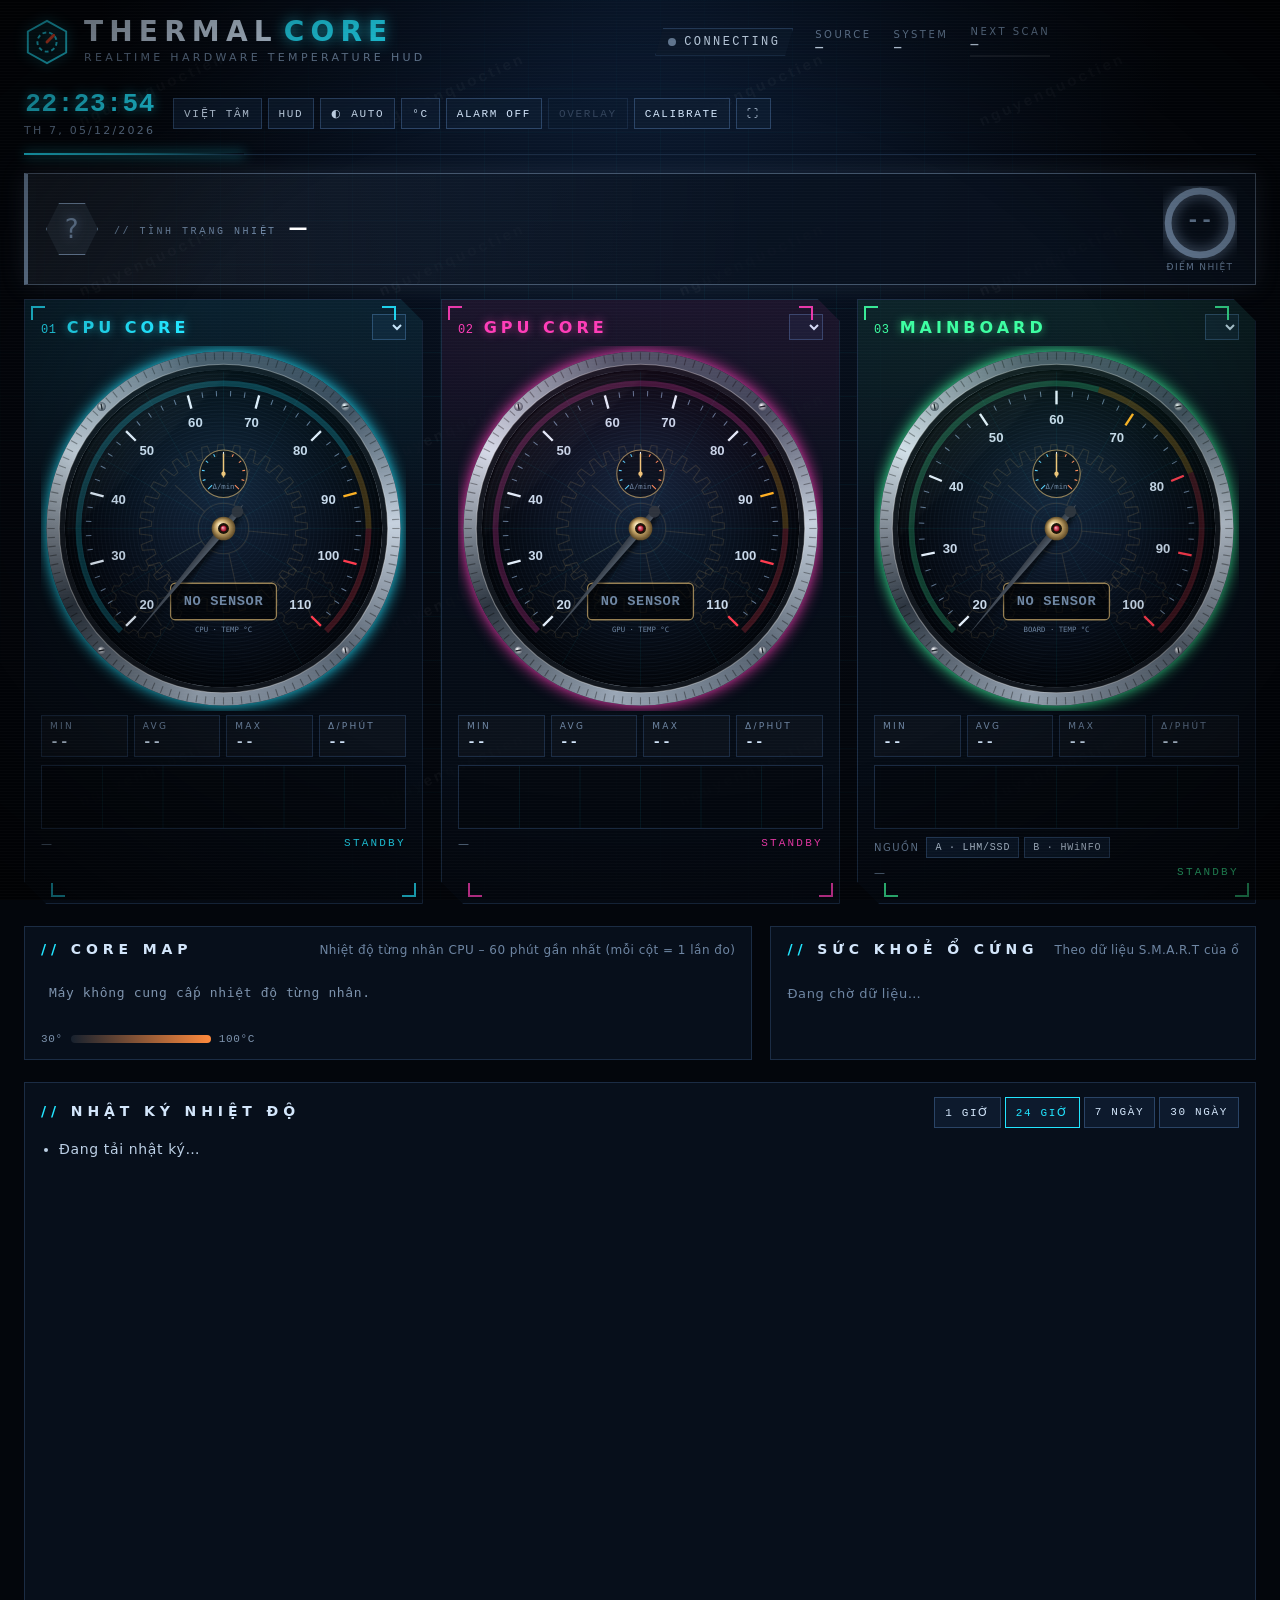
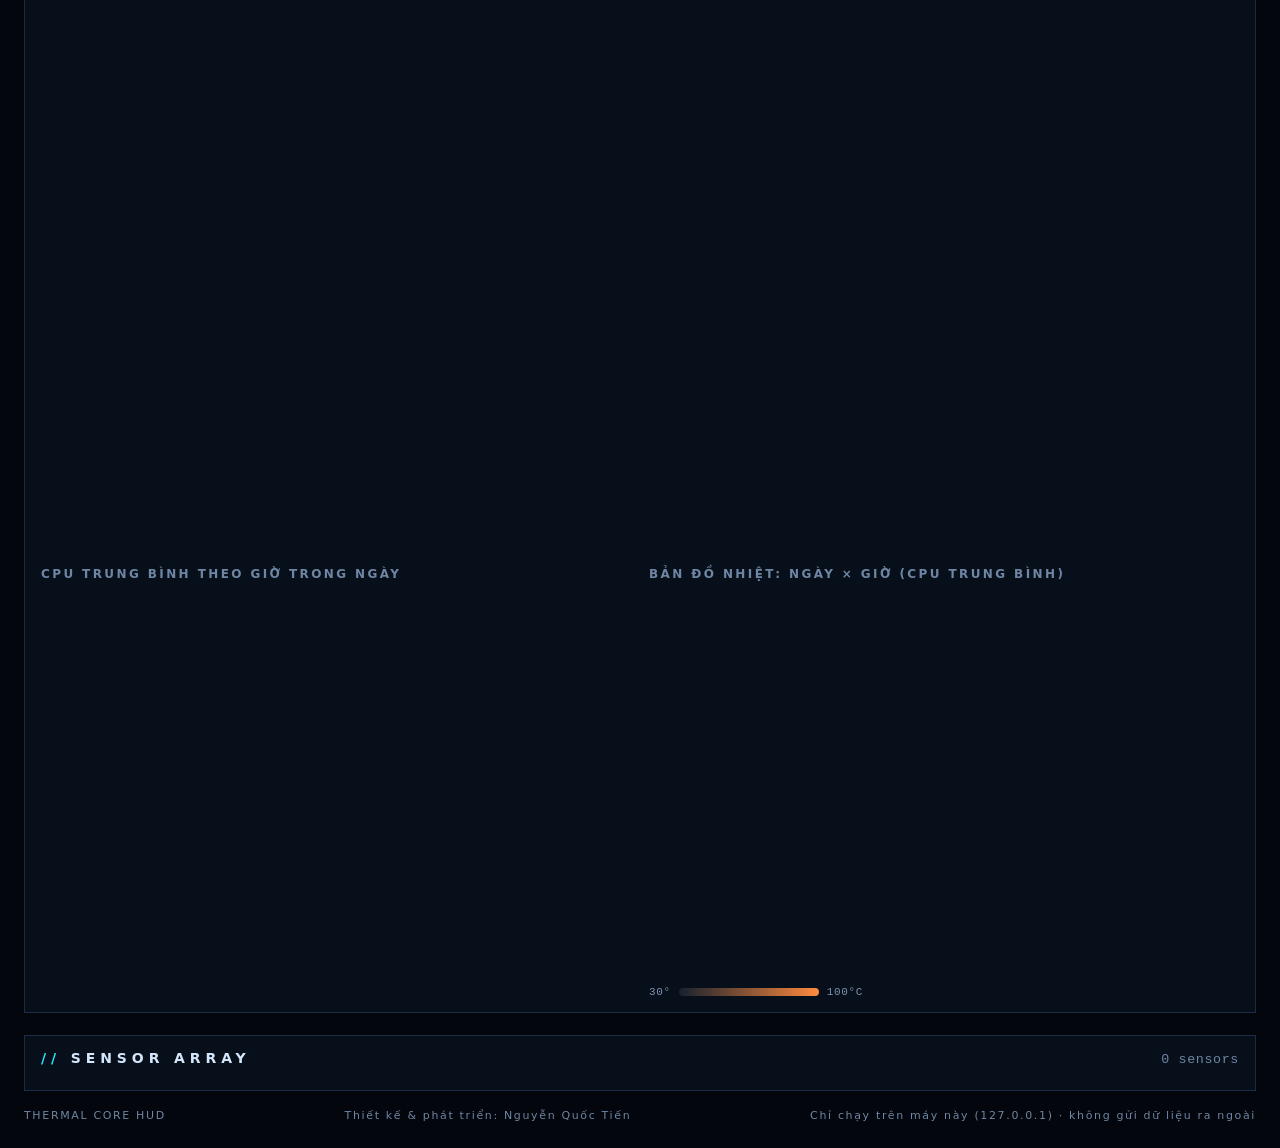
==== commit eaf982c0: "Use the real Việt Tâm characters and logo in the Việt Tâm theme (v1.7.0) - Twelve waist-up poses cut" ====
--- a/thermal-monitor/web/index.html
+++ b/thermal-monitor/web/index.html
@@ -5,7 +5,7 @@
   <meta name="viewport" content="width=device-width, initial-scale=1.0" />
   <meta name="author" content="nguyenquoctien – Nguyễn Quốc Tiến" />
   <title>Thermal Core HUD</title>
-  <link rel="icon" href="data:image/svg+xml,%3Csvg xmlns='http://www.w3.org/2000/svg' viewBox='0 0 32 32'%3E%3Ccircle cx='16' cy='16' r='13' fill='none' stroke='%2322e5ff' stroke-width='3'/%3E%3Cpath d='M16 16 L24 9' stroke='%23ff4d2e' stroke-width='3' stroke-linecap='round'/%3E%3C/svg%3E" />
+  <link rel="icon" id="favicon" href="data:image/svg+xml,%3Csvg xmlns='http://www.w3.org/2000/svg' viewBox='0 0 32 32'%3E%3Ccircle cx='16' cy='16' r='13' fill='none' stroke='%2322e5ff' stroke-width='3'/%3E%3Cpath d='M16 16 L24 9' stroke='%23ff4d2e' stroke-width='3' stroke-linecap='round'/%3E%3C/svg%3E" />
   <link rel="stylesheet" href="style.css" />
 </head>
 <body>
@@ -27,7 +27,7 @@
       </div>
     </div>
     <div class="brand brand-vt">
-      <div class="vt-logo"><img id="vtLogo" alt="Logo Việt Tâm" hidden /><span>VT</span></div>
+      <div class="vt-logo"><img id="vtLogo" alt="Logo Việt Tâm" src="img/vt/logo.png" /></div>
       <div>
         <h1>VIỆT<span>TÂM</span></h1>
         <small>GIÁM SÁT NHIỆT ĐỘ MÁY TÍNH · THERMAL CORE</small>
@@ -69,57 +69,19 @@
     </div>
   </section>
 
-  <!-- Giao diện Việt Tâm: 2 nhân vật nói tình trạng máy; biểu cảm đổi theo mức nhiệt.
-       Hình mặc định là hình vẽ minh hoạ – thay bằng ảnh nhân vật thật trong CALIBRATE. -->
+  <!-- Giao diện Việt Tâm: 2 nhân vật nói tình trạng máy; tư thế đổi theo mức nhiệt (web/img/vt/<nam|nu>-<mức>.webp).
+       Có thể thay bằng ảnh khác trong CALIBRATE. -->
   <section id="crew" class="crew" data-level="unknown" hidden>
     <div class="mate" data-slot="nam">
       <figure class="fig">
-        <img alt="Nhân vật nam" hidden />
-        <svg viewBox="0 0 120 150" aria-hidden="true">
-            <path class="shirt-nam" d="M16 150 C16 118 34 104 60 104 C86 104 104 118 104 150 Z" />
-            <path d="M47 104 L60 119 L73 104" fill="none" stroke="#df6b33" stroke-width="5" stroke-linejoin="round" />
-            <rect x="74" y="124" width="17" height="10" rx="2" fill="#df6b33" />
-            <text x="82.5" y="132" font-size="7" font-weight="700" text-anchor="middle" fill="#fff">VT</text>
-            <rect class="skin" x="52" y="88" width="16" height="18" rx="5" />
-            <circle class="skin" cx="32" cy="68" r="5" /><circle class="skin" cx="88" cy="68" r="5" />
-            <circle class="skin" cx="60" cy="66" r="28" />
-            <path d="M33 62 C33 70 35 74 36 76 L38 62 Z M87 62 C87 70 85 74 84 76 L82 62 Z" fill="#2b2118" />
-            <path d="M30 58 C30 33 44 23 60 23 C76 23 90 33 90 58 Z" fill="#df6b33" />
-            <rect x="56" y="23" width="8" height="33" rx="3" fill="#f39a66" />
-            <rect x="23" y="54" width="74" height="8" rx="4" fill="#bf5420" />
-            <g class="brow"><path d="M44 63 L55 62" /><path d="M65 62 L76 63" /></g>
-            <circle class="eye" cx="50" cy="70" r="3.3" /><circle class="eye" cx="70" cy="70" r="3.3" />
-            <g class="blush"><ellipse cx="42" cy="80" rx="5" ry="3" /><ellipse cx="78" cy="80" rx="5" ry="3" /></g>
-            <path class="mouth m-smile" d="M50 82 Q60 92 70 82" /><path class="mouth m-flat" d="M52 85 L68 85" />
-            <path class="mouth m-worry" d="M51 88 Q60 80 69 88" /><ellipse class="mouth m-shock" cx="60" cy="86" rx="5" ry="6.5" />
-            <path class="sweat" d="M91 46 q5 8 0 12 q-5 -4 0 -12z" /><path class="sweat s2" d="M27 50 q4 6 0 9 q-4 -3 0 -9z" />
-          </svg>
+        <img alt="Nhân vật nam" src="img/vt/nam-unknown.webp" />
       </figure>
       <p class="bubble" id="sayNam">Đang đọc cảm biến…</p>
     </div>
     <div class="mate right" data-slot="nu">
       <p class="bubble" id="sayNu">Chờ mình một chút nha!</p>
       <figure class="fig">
-        <img alt="Nhân vật nữ" hidden />
-        <svg viewBox="0 0 120 150" aria-hidden="true">
-            <path class="hair" d="M30 68 C27 36 44 30 60 30 C76 30 93 36 90 68 L96 112 C82 118 38 118 24 112 Z" />
-            <path class="shirt-nu" d="M16 150 C16 118 34 105 60 105 C86 105 104 118 104 150 Z" />
-            <path d="M48 105 L60 117 L72 105" fill="#fff" />
-            <rect x="72" y="125" width="17" height="10" rx="2" fill="#1f2a4a" />
-            <text x="80.5" y="133" font-size="7" font-weight="700" text-anchor="middle" fill="#fff">VT</text>
-            <rect class="skin" x="52" y="88" width="16" height="18" rx="5" />
-            <circle class="skin" cx="60" cy="67" r="27" />
-            <path class="hair" d="M33 66 C33 42 47 35 62 36 C77 37 88 46 87 64 C79 52 68 47 57 49 C47 51 39 57 33 66 Z" />
-            <path d="M40 44 C50 36 70 35 82 45" fill="none" stroke="#f5c84c" stroke-width="3.5" stroke-linecap="round" />
-            <g class="brow"><path d="M45 63 L55 61.5" /><path d="M65 61.5 L75 63" /></g>
-            <circle class="eye" cx="50" cy="71" r="3.2" /><circle class="eye" cx="70" cy="71" r="3.2" />
-            <path d="M46 69 L44 67 M74 69 L76 67" stroke="#2b1d16" stroke-width="1.6" stroke-linecap="round" />
-            <circle cx="33" cy="80" r="2.4" fill="#f5c84c" /><circle cx="87" cy="80" r="2.4" fill="#f5c84c" />
-            <g class="blush"><ellipse cx="43" cy="81" rx="5" ry="3" /><ellipse cx="77" cy="81" rx="5" ry="3" /></g>
-            <path class="mouth m-smile" d="M51 83 Q60 92 69 83" /><path class="mouth m-flat" d="M53 86 L67 86" />
-            <path class="mouth m-worry" d="M52 89 Q60 81 68 89" /><ellipse class="mouth m-shock" cx="60" cy="87" rx="4.5" ry="6" />
-            <path class="sweat" d="M90 48 q5 8 0 12 q-5 -4 0 -12z" /><path class="sweat s2" d="M28 52 q4 6 0 9 q-4 -3 0 -9z" />
-          </svg>
+        <img alt="Nhân vật nữ" src="img/vt/nu-unknown.webp" />
       </figure>
     </div>
   </section>
@@ -219,8 +181,8 @@
         <div class="brand-slot" data-slot="logo"><i class="thumb"></i><span>Logo công ty</span>
           <label class="btn">CHỌN ẢNH<input type="file" accept="image/png,image/jpeg,image/webp,image/gif" hidden /></label>
           <button type="button" class="del">XOÁ</button></div>
-        <p class="brand-note" id="brandNote">Nên dùng ảnh PNG nền trong suốt, nhân vật đứng thẳng. Ảnh chỉ lưu trên máy này.
-          Chưa chọn ảnh thì app dùng hình vẽ minh hoạ.</p>
+        <p class="brand-note" id="brandNote">App đã có sẵn nhân vật và logo Việt Tâm (nhân vật đổi tư thế theo nhiệt độ).
+          Chỉ chọn ảnh khi muốn thay – nên dùng PNG nền trong suốt; ảnh thay thế dùng chung cho mọi mức nhiệt và chỉ lưu trên máy này.</p>
       </fieldset>
       <p class="diag-note">Thiếu cảm biến (vd. nhiệt độ mainboard)? Bấm <a id="lnkDiag" href="api/diagnostics" download>XUẤT FILE CHẨN ĐOÁN</a>
         rồi gửi file vừa tải về cho người hỗ trợ – file chỉ chứa thông tin phần cứng và số đo.</p>
--- a/thermal-monitor/web/style.css
+++ b/thermal-monitor/web/style.css
@@ -321,7 +321,7 @@
   .brand-vt h1 span { display: inline; }
   .clock { display: none; }
   .hud-top > .right, .controls { flex-wrap: wrap; min-width: 0; }
-  .vt-logo { width: 38px; height: 38px; }
+  .vt-logo { width: 40px; height: 40px; padding: 3px; }
 }
 
 .card[data-key="cpu"] { --accent: var(--acc-cpu); }
@@ -426,32 +426,31 @@
 .settings-actions { display: flex; justify-content: flex-end; gap: 8px; margin-top: 16px; }
 
 /* ---------- Giao diện Việt Tâm ---------- */
-/* Tông cam – xanh đen theo trang nhân sự của công ty (#DF6B33 trên nền #090A14). Màu riêng của 3 đồng hồ
-   CPU/GPU/MAINBOARD giữ nguyên để người dùng không phải học lại. */
-:root[data-brand="viettam"] { --ui-accent: #df6b33; --grid-line: rgba(223, 107, 51, 0.05); }
+/* Tông xanh dương – xám bánh răng theo logo Việt Tâm (#2294D2, #414244) và áo đồng phục. Màu riêng của
+   3 đồng hồ CPU/GPU/MAINBOARD giữ nguyên để người dùng không phải học lại. */
+:root[data-brand="viettam"] { --ui-accent: #3aa6ea; --grid-line: rgba(34, 148, 210, 0.07); }
 :root[data-brand="viettam"]:not([data-theme="day"]) {
-  --bg: #090a14;
-  --bg-glow: #1d1626;
-  --panel: rgba(17, 19, 33, 0.82);
-  --panel-2: rgba(22, 24, 40, 0.94);
-  --line: #272a3b;
-  --line-2: #3b3f57;
-  --muted: #9296aa;
-  --dialog: #0d0f1b;
-}
-:root[data-brand="viettam"][data-theme="day"] { --ui-accent: #b4501c; --bg: #f3efeb; --bg-glow: #ffffff; }
+  --bg: #060c17;
+  --bg-glow: #0d2846;
+  --panel: rgba(10, 22, 40, 0.82);
+  --panel-2: rgba(14, 30, 54, 0.94);
+  --line: #1c3150;
+  --line-2: #2c4a72;
+  --muted: #8296b0;
+  --dialog: #081426;
+}
+/* Ban ngày: xanh đậm hơn để chữ đủ tương phản trên nền sáng */
+:root[data-brand="viettam"][data-theme="day"] { --ui-accent: #176fa8; --bg: #e9f1f8; --bg-glow: #ffffff; }
 .brand-vt, .vt-only { display: none; }
 :root[data-brand="viettam"] .brand-vt { display: flex; }
 :root[data-brand="viettam"] .vt-only { display: inline; }
 :root[data-brand="viettam"] .brand-thermal { display: none; }
 .vt-logo {
-  width: 50px; height: 50px; display: grid; place-items: center; overflow: hidden;
-  border: 2px solid var(--ui-accent); border-radius: 12px; background: var(--panel-2);
-  box-shadow: 0 0 14px color-mix(in srgb, var(--ui-accent) 40%, transparent);
-}
-.vt-logo span { font-weight: 800; font-size: 20px; letter-spacing: 0.05em; color: var(--ui-accent); }
-.vt-logo img { width: 100%; height: 100%; object-fit: contain; background: #fff; }
-.vt-logo img:not([hidden]) + span { display: none; }
+  width: 54px; height: 54px; padding: 4px; flex: none; overflow: hidden;
+  border: 2px solid var(--ui-accent); border-radius: 50%; background: #f4f8fc;
+  box-shadow: 0 0 14px color-mix(in srgb, var(--ui-accent) 45%, transparent);
+}
+.vt-logo img { width: 100%; height: 100%; display: block; object-fit: contain; }
 
 .crew {
   --lv: var(--muted);
@@ -463,11 +462,9 @@
 .crew[hidden] { display: none; }
 .mate { display: flex; align-items: flex-end; gap: 10px; min-width: 0; }
 .mate.right { justify-content: flex-end; }
-.fig { position: relative; margin: 0; width: 104px; height: 130px; flex: none; animation: bob 3.2s ease-in-out infinite; }
+.fig { position: relative; margin: 0; width: 120px; height: 150px; flex: none; animation: bob 3.2s ease-in-out infinite; }
 .mate.right .fig { animation-delay: -1.6s; }
-.fig svg, .fig img { width: 100%; height: 100%; display: block; object-fit: contain; object-position: bottom; }
-.fig img[hidden], .vt-logo img[hidden] { display: none; }
-.fig img:not([hidden]) + svg { display: none; }
+.fig img { width: 100%; height: 100%; display: block; object-fit: contain; object-position: bottom; }
 .bubble {
   position: relative; margin: 0 0 34px; padding: 10px 14px; max-width: 420px;
   background: var(--panel-2); border: 1px solid color-mix(in srgb, var(--lv) 60%, var(--line-2)); border-radius: 14px;
@@ -483,26 +480,7 @@
 @keyframes shake { 25% { transform: translateX(-3px) rotate(-2deg); } 75% { transform: translateX(3px) rotate(2deg); } }
 .crew[data-level="critical"] .fig { animation: shake 0.35s linear infinite; }
 
-/* Hình vẽ mặc định: biểu cảm theo mức nhiệt */
-.fig .skin { fill: #f2c9a0; }
-.fig .hair { fill: #2b1d16; }
-.fig .shirt-nam { fill: #1f2a4a; }
-.fig .shirt-nu { fill: #df6b33; }
-.fig .eye { fill: #1d1a1a; }
-.fig .brow path { stroke: #2b1d16; stroke-width: 2.2; stroke-linecap: round; fill: none; transition: transform 0.4s; transform-box: fill-box; transform-origin: center; }
-.fig .mouth { fill: none; stroke: #7a2e1c; stroke-width: 2.6; stroke-linecap: round; display: none; }
-.fig .m-shock { fill: #7a2e1c; stroke: none; }
-.fig .blush ellipse { fill: #ff8a8a; opacity: 0.35; }
-.fig .sweat { fill: #6cc4ff; display: none; }
-.fig .blush { display: none; }
-.crew[data-level="cool"] .m-smile, .crew[data-level="normal"] .m-smile,
-.crew[data-level="warm"] .m-flat, .crew[data-level="unknown"] .m-flat,
-.crew[data-level="hot"] .m-worry, .crew[data-level="critical"] .m-shock { display: block; }
-.crew[data-level="cool"] .blush { display: block; }
-.crew[data-level="hot"] .sweat:not(.s2), .crew[data-level="critical"] .sweat { display: block; }
-.crew[data-level="hot"] .brow path:first-child, .crew[data-level="critical"] .brow path:first-child { transform: rotate(-14deg); }
-.crew[data-level="hot"] .brow path:last-child, .crew[data-level="critical"] .brow path:last-child { transform: rotate(14deg); }
-/* Ảnh nhân vật thật: thêm giọt mồ hôi khi máy nóng */
+/* Ảnh thay thế do người dùng tải lên chỉ có 1 tư thế: thêm giọt mồ hôi khi máy nóng */
 .fig.has-img::after { content: ""; position: absolute; top: 8px; right: 6px; font-size: 22px; }
 .crew[data-level="hot"] .fig.has-img::after, .crew[data-level="critical"] .fig.has-img::after { content: "💦"; }
 
@@ -511,7 +489,7 @@
   .mate.right { justify-content: flex-start; }
   .mate.right .fig { order: -1; }
   .mate.right .bubble::after { left: -7px; right: auto; transform: rotate(45deg); }
-  .fig { width: 76px; height: 96px; }
+  .fig { width: 88px; height: 110px; }
   .bubble { font-size: 13px; margin-bottom: 22px; }
 }
 @media (prefers-reduced-motion: reduce) { .fig, .crew[data-level="critical"] .fig { animation: none; } }
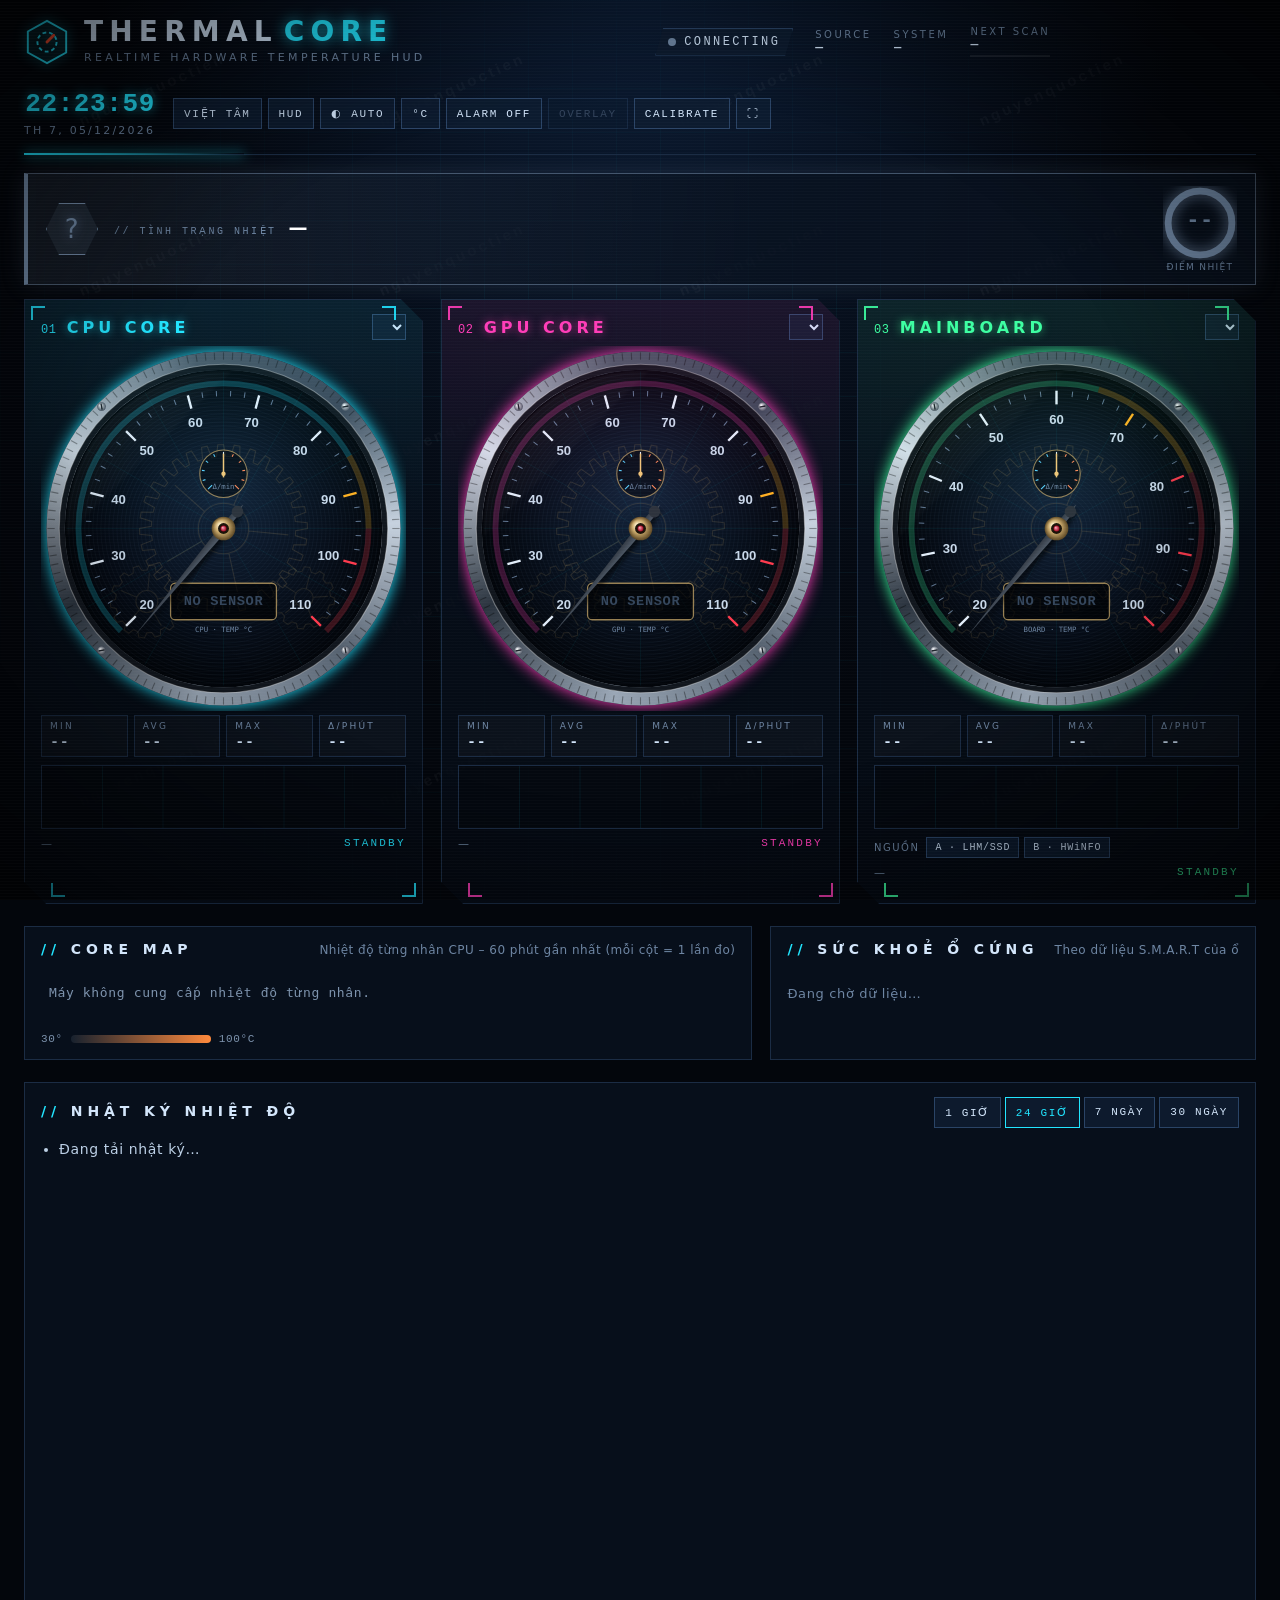
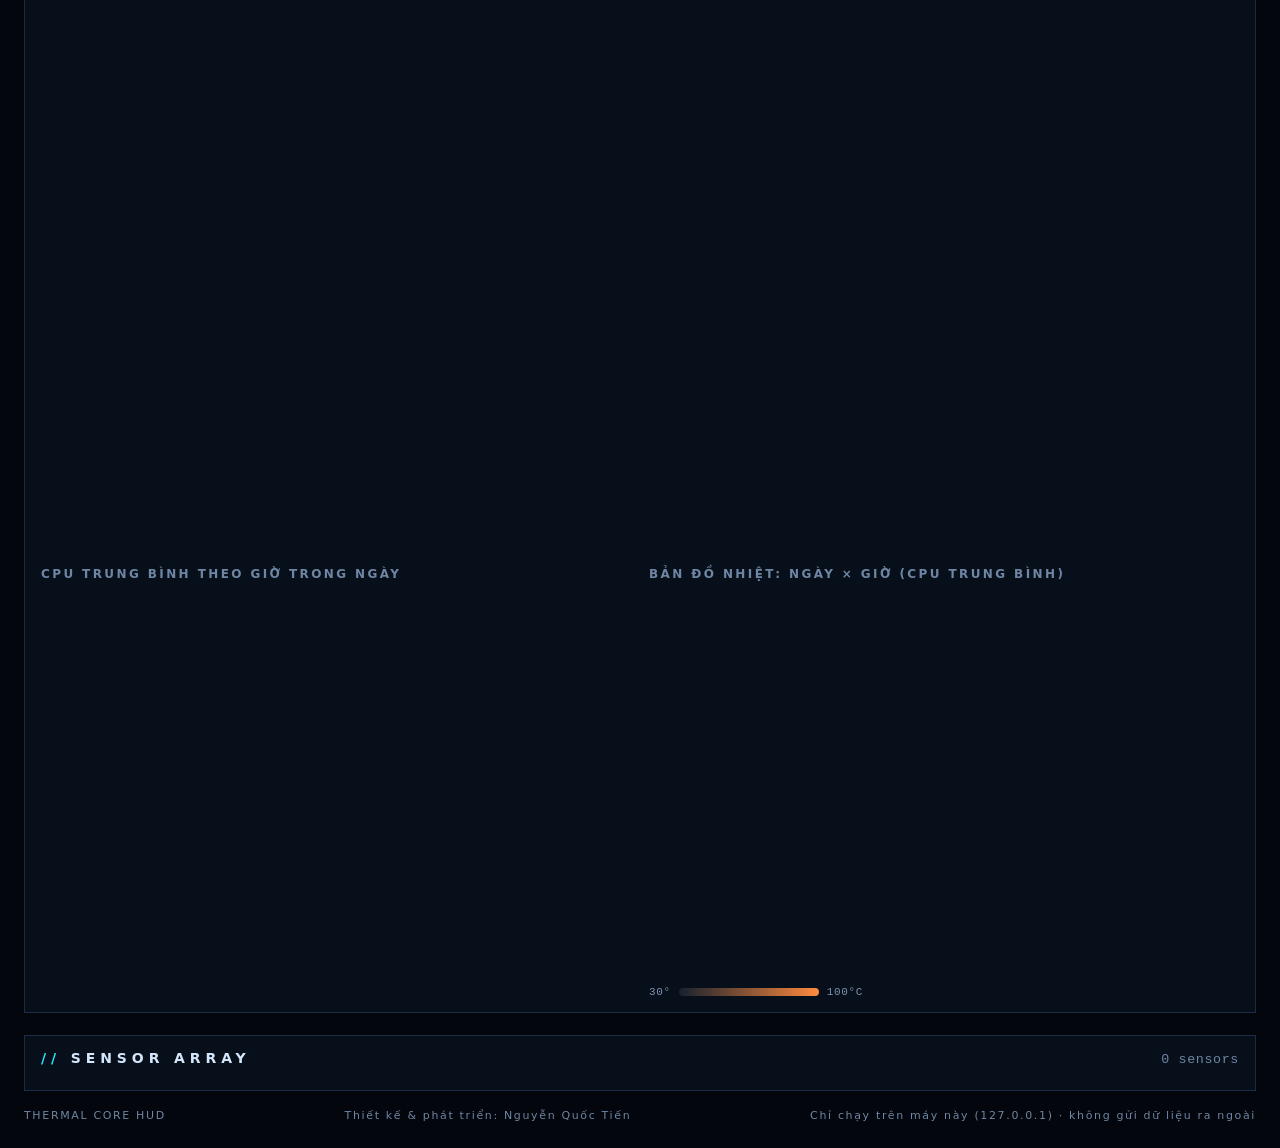
==== commit 889f83db: "Rebuild the Việt Tâm interface as a glossy 3D layout with new gauges (v1.8.0) Follows the company's " ====
--- a/thermal-monitor/web/index.html
+++ b/thermal-monitor/web/index.html
@@ -6,13 +6,39 @@
   <meta name="author" content="nguyenquoctien – Nguyễn Quốc Tiến" />
   <title>Thermal Core HUD</title>
   <link rel="icon" id="favicon" href="data:image/svg+xml,%3Csvg xmlns='http://www.w3.org/2000/svg' viewBox='0 0 32 32'%3E%3Ccircle cx='16' cy='16' r='13' fill='none' stroke='%2322e5ff' stroke-width='3'/%3E%3Cpath d='M16 16 L24 9' stroke='%23ff4d2e' stroke-width='3' stroke-linecap='round'/%3E%3C/svg%3E" />
+  <link rel="stylesheet" href="fonts/fonts.css" />
   <link rel="stylesheet" href="style.css" />
+  <link rel="stylesheet" href="viettam.css" />
 </head>
 <body>
   <div class="fx-grid" aria-hidden="true"></div>
   <div class="fx-scan" aria-hidden="true"></div>
   <div class="fx-vignette" aria-hidden="true"></div>
   <div class="fx-sign" aria-hidden="true"></div>
+
+  <!-- ===== Giao diện Việt Tâm: menu trái (theo mẫu trang chủ nội bộ) ===== -->
+  <aside class="vt-side" aria-label="Menu">
+    <div class="vt-mark">
+      <img id="vtLogo" src="img/vt/logo.png" alt="Logo Việt Tâm" />
+      <div><b>VIET TAM</b><small>CONSTRUCTION MECHANICAL</small></div>
+    </div>
+    <nav class="vt-nav">
+      <a href="#vtHello" class="on"><svg viewBox="0 0 24 24" aria-hidden="true"><path d="M3 11 12 4l9 7"/><path d="M5 10v10h5v-6h4v6h5V10"/></svg><span>Tổng quan</span></a>
+      <a href="#corePanel"><svg viewBox="0 0 24 24" aria-hidden="true"><rect x="6" y="6" width="12" height="12" rx="2"/><rect x="9.5" y="9.5" width="5" height="5" rx="1"/><path d="M9 2v3M15 2v3M9 19v3M15 19v3M2 9h3M2 15h3M19 9h3M19 15h3"/></svg><span>Nhân CPU</span></a>
+      <a href="#drivePanel"><svg viewBox="0 0 24 24" aria-hidden="true"><rect x="3" y="6" width="18" height="12" rx="3"/><circle cx="16.5" cy="12" r="1.4"/><path d="M6.5 12h5"/></svg><span>Sức khoẻ ổ cứng</span></a>
+      <a href="#logPanel"><svg viewBox="0 0 24 24" aria-hidden="true"><path d="M4 20V4"/><path d="M4 20h16"/><path d="m7 15 4-5 3 3 5-7"/></svg><span>Nhật ký nhiệt độ</span></a>
+      <a href="#bankSection"><svg viewBox="0 0 24 24" aria-hidden="true"><rect x="4" y="4" width="7" height="7" rx="2"/><rect x="13" y="4" width="7" height="7" rx="2"/><rect x="4" y="13" width="7" height="7" rx="2"/><rect x="13" y="13" width="7" height="7" rx="2"/></svg><span>Tất cả cảm biến</span></a>
+      <a href="#" data-act="settings"><svg viewBox="0 0 24 24" aria-hidden="true"><circle cx="12" cy="12" r="3.2"/><path d="M12 2.8v2.6M12 18.6v2.6M2.8 12h2.6M18.6 12h2.6M5.5 5.5l1.8 1.8M16.7 16.7l1.8 1.8M5.5 18.5l1.8-1.8M16.7 7.3l1.8-1.8"/></svg><span>Cài đặt cảnh báo</span></a>
+    </nav>
+    <div class="vt-quick">
+      <h4>Công cụ nhanh:</h4>
+      <a href="#" data-act="overlay">+ Bật/tắt đồng hồ nổi</a>
+      <a href="#" data-act="unit">+ Đổi đơn vị °C / °F</a>
+      <a href="api/diagnostics" download>+ Xuất file chẩn đoán</a>
+      <a href="#" data-act="classic">+ Giao diện Thermal Core</a>
+    </div>
+    <p class="vt-by">Thiết kế &amp; phát triển<br /><span>Nguyễn Quốc Tiến</span></p>
+  </aside>
 
   <header class="hud-top">
     <div class="brand brand-thermal">
@@ -24,13 +50,6 @@
       <div>
         <h1>THERMAL<span>CORE</span></h1>
         <small>REALTIME HARDWARE TEMPERATURE HUD</small>
-      </div>
-    </div>
-    <div class="brand brand-vt">
-      <div class="vt-logo"><img id="vtLogo" alt="Logo Việt Tâm" src="img/vt/logo.png" /></div>
-      <div>
-        <h1>VIỆT<span>TÂM</span></h1>
-        <small>GIÁM SÁT NHIỆT ĐỘ MÁY TÍNH · THERMAL CORE</small>
       </div>
     </div>
 
@@ -53,6 +72,14 @@
         <button id="btnSettings" title="Chỉnh ngưỡng cảnh báo">CALIBRATE</button>
         <button id="btnFull" title="Toàn màn hình">⛶</button>
       </div>
+      <div class="vt-top">
+        <button type="button" id="vtBell" class="vt-bell" title="Còi cảnh báo khi quá nhiệt: đang tắt (bấm để bật)"><svg viewBox="0 0 24 24" aria-hidden="true"><path d="M6 16V11a6 6 0 1 1 12 0v5l1.5 2h-15z"/><path d="M10 20a2 2 0 0 0 4 0"/></svg><em hidden>0</em></button>
+        <button type="button" id="vtTheme" class="vt-switch" title="Chế độ ngày / đêm / tự động theo giờ"><i></i><span>◐</span></button>
+        <div class="vt-me">
+          <img src="img/vt/nam-unknown.webp" alt="" />
+          <div><b id="vtHost">Máy tính này</b><small id="vtCpu">Đang đọc cấu hình…</small></div>
+        </div>
+      </div>
     </div>
   </header>
 
@@ -69,21 +96,34 @@
     </div>
   </section>
 
-  <!-- Giao diện Việt Tâm: 2 nhân vật nói tình trạng máy; tư thế đổi theo mức nhiệt (web/img/vt/<nam|nu>-<mức>.webp).
-       Có thể thay bằng ảnh khác trong CALIBRATE. -->
-  <section id="crew" class="crew" data-level="unknown" hidden>
-    <div class="mate" data-slot="nam">
-      <figure class="fig">
-        <img alt="Nhân vật nam" src="img/vt/nam-unknown.webp" />
-      </figure>
-      <p class="bubble" id="sayNam">Đang đọc cảm biến…</p>
-    </div>
-    <div class="mate right" data-slot="nu">
-      <p class="bubble" id="sayNu">Chờ mình một chút nha!</p>
-      <figure class="fig">
-        <img alt="Nhân vật nữ" src="img/vt/nu-unknown.webp" />
-      </figure>
-    </div>
+  <!-- ===== Giao diện Việt Tâm: thẻ chào + thanh lời khuyên. Nhân vật đổi tư thế theo mức nhiệt
+       (web/img/vt/<nam|nu>-<mức>.webp); có thể thay ảnh trong CALIBRATE. ===== -->
+  <section id="vtHello" class="vt-hello" data-level="unknown">
+    <figure class="vt-fig"><img id="vtNam" data-slot="nam" src="img/vt/nam-unknown.webp" alt="Nhân viên Việt Tâm" /></figure>
+    <div class="vt-hello-body">
+      <p class="vt-date"><span id="vtDate">—</span><em class="vt-chip" id="vtChip">ĐANG ĐỌC</em></p>
+      <h2 id="vtTitle">Chào bạn! Đang đọc cảm biến…</h2>
+      <p class="vt-say" id="vtSay">Chờ mình một chút nha!</p>
+      <p class="vt-detail" id="vtDetail"></p>
+      <ul class="vt-tips" id="vtTips"></ul>
+    </div>
+    <div class="vt-score" title="Điểm nhiệt: 100 = rất mát, 60 = chạm ngưỡng cảnh báo, dưới 20 = nguy hiểm">
+      <svg viewBox="0 0 120 120" aria-hidden="true">
+        <circle class="bg" cx="60" cy="60" r="50" /><circle id="vtRing" class="fg" cx="60" cy="60" r="50" />
+      </svg>
+      <b id="vtScore">--</b><small>ĐIỂM NHIỆT</small>
+    </div>
+    <p class="vt-slogan">Cùng nhau<br />phát triển<i>♡</i></p>
+  </section>
+
+  <section class="vt-tip" id="vtTip">
+    <figure class="vt-fig"><img id="vtNu" data-slot="nu" src="img/vt/nu-unknown.webp" alt="Nhân viên Việt Tâm" /></figure>
+    <div class="vt-tip-text">
+      <b>Lời khuyên cho bạn</b>
+      <p id="vtTipText">Chờ mình một chút nha!</p>
+    </div>
+    <button type="button" class="vt-primary" data-act="overlay" id="vtOverlay">Đồng hồ nổi góc màn hình</button>
+    <a href="#" class="vt-ghost" data-act="settings"><i>⚙</i><span><b>Cài đặt cảnh báo</b><small>Ngưỡng nhiệt, chu kỳ đo, nguồn đo</small></span><em>→</em></a>
   </section>
 
   <div id="alertBar" class="alert-bar" hidden></div>
@@ -134,7 +174,7 @@
     </div>
   </section>
 
-  <section class="bank">
+  <section class="bank" id="bankSection">
     <div class="bank-head">
       <h2><span>//</span> SENSOR ARRAY</h2>
       <small id="bankCount">0 sensors</small>
--- a/thermal-monitor/web/fonts/fonts.css
+++ b/thermal-monitor/web/fonts/fonts.css
@@ -0,0 +1,271 @@
+/* Font đóng gói sẵn (SIL Open Font License 1.1) – chạy offline vẫn đúng font. Nguồn: Google Fonts. */
+/* Dancing Script – vietnamese */
+@font-face {
+  font-family: 'Dancing Script';
+  font-style: normal;
+  font-weight: 500;
+  font-display: swap;
+  src: url(dancing-script-vietnamese-745ea7.woff2) format('woff2');
+  unicode-range: U+0102-0103, U+0110-0111, U+0128-0129, U+0168-0169, U+01A0-01A1, U+01AF-01B0, U+0300-0301, U+0303-0304, U+0308-0309, U+0323, U+0329, U+1EA0-1EF9, U+20AB;
+}
+/* Dancing Script – latin-ext */
+@font-face {
+  font-family: 'Dancing Script';
+  font-style: normal;
+  font-weight: 500;
+  font-display: swap;
+  src: url(dancing-script-latin-ext-121ef2.woff2) format('woff2');
+  unicode-range: U+0100-02BA, U+02BD-02C5, U+02C7-02CC, U+02CE-02D7, U+02DD-02FF, U+0304, U+0308, U+0329, U+1D00-1DBF, U+1E00-1E9F, U+1EF2-1EFF, U+2020, U+20A0-20AB, U+20AD-20C4, U+2113, U+2C60-2C7F, U+A720-A7FF;
+}
+/* Dancing Script – latin */
+@font-face {
+  font-family: 'Dancing Script';
+  font-style: normal;
+  font-weight: 500;
+  font-display: swap;
+  src: url(dancing-script-latin-71ae82.woff2) format('woff2');
+  unicode-range: U+0000-00FF, U+0131, U+0152-0153, U+02BB-02BC, U+02C6, U+02DA, U+02DC, U+0304, U+0308, U+0329, U+2000-206F, U+20AC, U+2122, U+2191, U+2193, U+2212, U+2215, U+FEFF, U+FFFD;
+}
+/* Dancing Script – vietnamese */
+@font-face {
+  font-family: 'Dancing Script';
+  font-style: normal;
+  font-weight: 600;
+  font-display: swap;
+  src: url(dancing-script-vietnamese-745ea7.woff2) format('woff2');
+  unicode-range: U+0102-0103, U+0110-0111, U+0128-0129, U+0168-0169, U+01A0-01A1, U+01AF-01B0, U+0300-0301, U+0303-0304, U+0308-0309, U+0323, U+0329, U+1EA0-1EF9, U+20AB;
+}
+/* Dancing Script – latin-ext */
+@font-face {
+  font-family: 'Dancing Script';
+  font-style: normal;
+  font-weight: 600;
+  font-display: swap;
+  src: url(dancing-script-latin-ext-121ef2.woff2) format('woff2');
+  unicode-range: U+0100-02BA, U+02BD-02C5, U+02C7-02CC, U+02CE-02D7, U+02DD-02FF, U+0304, U+0308, U+0329, U+1D00-1DBF, U+1E00-1E9F, U+1EF2-1EFF, U+2020, U+20A0-20AB, U+20AD-20C4, U+2113, U+2C60-2C7F, U+A720-A7FF;
+}
+/* Dancing Script – latin */
+@font-face {
+  font-family: 'Dancing Script';
+  font-style: normal;
+  font-weight: 600;
+  font-display: swap;
+  src: url(dancing-script-latin-71ae82.woff2) format('woff2');
+  unicode-range: U+0000-00FF, U+0131, U+0152-0153, U+02BB-02BC, U+02C6, U+02DA, U+02DC, U+0304, U+0308, U+0329, U+2000-206F, U+20AC, U+2122, U+2191, U+2193, U+2212, U+2215, U+FEFF, U+FFFD;
+}
+/* Great Vibes – vietnamese */
+@font-face {
+  font-family: 'Great Vibes';
+  font-style: normal;
+  font-weight: 400;
+  font-display: swap;
+  src: url(great-vibes-vietnamese-ea29cb.woff2) format('woff2');
+  unicode-range: U+0102-0103, U+0110-0111, U+0128-0129, U+0168-0169, U+01A0-01A1, U+01AF-01B0, U+0300-0301, U+0303-0304, U+0308-0309, U+0323, U+0329, U+1EA0-1EF9, U+20AB;
+}
+/* Great Vibes – latin-ext */
+@font-face {
+  font-family: 'Great Vibes';
+  font-style: normal;
+  font-weight: 400;
+  font-display: swap;
+  src: url(great-vibes-latin-ext-f6b2b1.woff2) format('woff2');
+  unicode-range: U+0100-02BA, U+02BD-02C5, U+02C7-02CC, U+02CE-02D7, U+02DD-02FF, U+0304, U+0308, U+0329, U+1D00-1DBF, U+1E00-1E9F, U+1EF2-1EFF, U+2020, U+20A0-20AB, U+20AD-20C4, U+2113, U+2C60-2C7F, U+A720-A7FF;
+}
+/* Great Vibes – latin */
+@font-face {
+  font-family: 'Great Vibes';
+  font-style: normal;
+  font-weight: 400;
+  font-display: swap;
+  src: url(great-vibes-latin-8b8573.woff2) format('woff2');
+  unicode-range: U+0000-00FF, U+0131, U+0152-0153, U+02BB-02BC, U+02C6, U+02DA, U+02DC, U+0304, U+0308, U+0329, U+2000-206F, U+20AC, U+2122, U+2191, U+2193, U+2212, U+2215, U+FEFF, U+FFFD;
+}
+/* Nunito – vietnamese */
+@font-face {
+  font-family: 'Nunito';
+  font-style: normal;
+  font-weight: 500;
+  font-display: swap;
+  src: url(nunito-vietnamese-4857e6.woff2) format('woff2');
+  unicode-range: U+0102-0103, U+0110-0111, U+0128-0129, U+0168-0169, U+01A0-01A1, U+01AF-01B0, U+0300-0301, U+0303-0304, U+0308-0309, U+0323, U+0329, U+1EA0-1EF9, U+20AB;
+}
+/* Nunito – latin-ext */
+@font-face {
+  font-family: 'Nunito';
+  font-style: normal;
+  font-weight: 500;
+  font-display: swap;
+  src: url(nunito-latin-ext-9abf3b.woff2) format('woff2');
+  unicode-range: U+0100-02BA, U+02BD-02C5, U+02C7-02CC, U+02CE-02D7, U+02DD-02FF, U+0304, U+0308, U+0329, U+1D00-1DBF, U+1E00-1E9F, U+1EF2-1EFF, U+2020, U+20A0-20AB, U+20AD-20C4, U+2113, U+2C60-2C7F, U+A720-A7FF;
+}
+/* Nunito – latin */
+@font-face {
+  font-family: 'Nunito';
+  font-style: normal;
+  font-weight: 500;
+  font-display: swap;
+  src: url(nunito-latin-ff573f.woff2) format('woff2');
+  unicode-range: U+0000-00FF, U+0131, U+0152-0153, U+02BB-02BC, U+02C6, U+02DA, U+02DC, U+0304, U+0308, U+0329, U+2000-206F, U+20AC, U+2122, U+2191, U+2193, U+2212, U+2215, U+FEFF, U+FFFD;
+}
+/* Nunito – vietnamese */
+@font-face {
+  font-family: 'Nunito';
+  font-style: normal;
+  font-weight: 600;
+  font-display: swap;
+  src: url(nunito-vietnamese-4857e6.woff2) format('woff2');
+  unicode-range: U+0102-0103, U+0110-0111, U+0128-0129, U+0168-0169, U+01A0-01A1, U+01AF-01B0, U+0300-0301, U+0303-0304, U+0308-0309, U+0323, U+0329, U+1EA0-1EF9, U+20AB;
+}
+/* Nunito – latin-ext */
+@font-face {
+  font-family: 'Nunito';
+  font-style: normal;
+  font-weight: 600;
+  font-display: swap;
+  src: url(nunito-latin-ext-9abf3b.woff2) format('woff2');
+  unicode-range: U+0100-02BA, U+02BD-02C5, U+02C7-02CC, U+02CE-02D7, U+02DD-02FF, U+0304, U+0308, U+0329, U+1D00-1DBF, U+1E00-1E9F, U+1EF2-1EFF, U+2020, U+20A0-20AB, U+20AD-20C4, U+2113, U+2C60-2C7F, U+A720-A7FF;
+}
+/* Nunito – latin */
+@font-face {
+  font-family: 'Nunito';
+  font-style: normal;
+  font-weight: 600;
+  font-display: swap;
+  src: url(nunito-latin-ff573f.woff2) format('woff2');
+  unicode-range: U+0000-00FF, U+0131, U+0152-0153, U+02BB-02BC, U+02C6, U+02DA, U+02DC, U+0304, U+0308, U+0329, U+2000-206F, U+20AC, U+2122, U+2191, U+2193, U+2212, U+2215, U+FEFF, U+FFFD;
+}
+/* Nunito – vietnamese */
+@font-face {
+  font-family: 'Nunito';
+  font-style: normal;
+  font-weight: 700;
+  font-display: swap;
+  src: url(nunito-vietnamese-4857e6.woff2) format('woff2');
+  unicode-range: U+0102-0103, U+0110-0111, U+0128-0129, U+0168-0169, U+01A0-01A1, U+01AF-01B0, U+0300-0301, U+0303-0304, U+0308-0309, U+0323, U+0329, U+1EA0-1EF9, U+20AB;
+}
+/* Nunito – latin-ext */
+@font-face {
+  font-family: 'Nunito';
+  font-style: normal;
+  font-weight: 700;
+  font-display: swap;
+  src: url(nunito-latin-ext-9abf3b.woff2) format('woff2');
+  unicode-range: U+0100-02BA, U+02BD-02C5, U+02C7-02CC, U+02CE-02D7, U+02DD-02FF, U+0304, U+0308, U+0329, U+1D00-1DBF, U+1E00-1E9F, U+1EF2-1EFF, U+2020, U+20A0-20AB, U+20AD-20C4, U+2113, U+2C60-2C7F, U+A720-A7FF;
+}
+/* Nunito – latin */
+@font-face {
+  font-family: 'Nunito';
+  font-style: normal;
+  font-weight: 700;
+  font-display: swap;
+  src: url(nunito-latin-ff573f.woff2) format('woff2');
+  unicode-range: U+0000-00FF, U+0131, U+0152-0153, U+02BB-02BC, U+02C6, U+02DA, U+02DC, U+0304, U+0308, U+0329, U+2000-206F, U+20AC, U+2122, U+2191, U+2193, U+2212, U+2215, U+FEFF, U+FFFD;
+}
+/* Nunito – vietnamese */
+@font-face {
+  font-family: 'Nunito';
+  font-style: normal;
+  font-weight: 800;
+  font-display: swap;
+  src: url(nunito-vietnamese-4857e6.woff2) format('woff2');
+  unicode-range: U+0102-0103, U+0110-0111, U+0128-0129, U+0168-0169, U+01A0-01A1, U+01AF-01B0, U+0300-0301, U+0303-0304, U+0308-0309, U+0323, U+0329, U+1EA0-1EF9, U+20AB;
+}
+/* Nunito – latin-ext */
+@font-face {
+  font-family: 'Nunito';
+  font-style: normal;
+  font-weight: 800;
+  font-display: swap;
+  src: url(nunito-latin-ext-9abf3b.woff2) format('woff2');
+  unicode-range: U+0100-02BA, U+02BD-02C5, U+02C7-02CC, U+02CE-02D7, U+02DD-02FF, U+0304, U+0308, U+0329, U+1D00-1DBF, U+1E00-1E9F, U+1EF2-1EFF, U+2020, U+20A0-20AB, U+20AD-20C4, U+2113, U+2C60-2C7F, U+A720-A7FF;
+}
+/* Nunito – latin */
+@font-face {
+  font-family: 'Nunito';
+  font-style: normal;
+  font-weight: 800;
+  font-display: swap;
+  src: url(nunito-latin-ff573f.woff2) format('woff2');
+  unicode-range: U+0000-00FF, U+0131, U+0152-0153, U+02BB-02BC, U+02C6, U+02DA, U+02DC, U+0304, U+0308, U+0329, U+2000-206F, U+20AC, U+2122, U+2191, U+2193, U+2212, U+2215, U+FEFF, U+FFFD;
+}
+/* Oswald – vietnamese */
+@font-face {
+  font-family: 'Oswald';
+  font-style: normal;
+  font-weight: 500;
+  font-display: swap;
+  src: url(oswald-vietnamese-6f9da0.woff2) format('woff2');
+  unicode-range: U+0102-0103, U+0110-0111, U+0128-0129, U+0168-0169, U+01A0-01A1, U+01AF-01B0, U+0300-0301, U+0303-0304, U+0308-0309, U+0323, U+0329, U+1EA0-1EF9, U+20AB;
+}
+/* Oswald – latin-ext */
+@font-face {
+  font-family: 'Oswald';
+  font-style: normal;
+  font-weight: 500;
+  font-display: swap;
+  src: url(oswald-latin-ext-8cf70e.woff2) format('woff2');
+  unicode-range: U+0100-02BA, U+02BD-02C5, U+02C7-02CC, U+02CE-02D7, U+02DD-02FF, U+0304, U+0308, U+0329, U+1D00-1DBF, U+1E00-1E9F, U+1EF2-1EFF, U+2020, U+20A0-20AB, U+20AD-20C4, U+2113, U+2C60-2C7F, U+A720-A7FF;
+}
+/* Oswald – latin */
+@font-face {
+  font-family: 'Oswald';
+  font-style: normal;
+  font-weight: 500;
+  font-display: swap;
+  src: url(oswald-latin-78c7a4.woff2) format('woff2');
+  unicode-range: U+0000-00FF, U+0131, U+0152-0153, U+02BB-02BC, U+02C6, U+02DA, U+02DC, U+0304, U+0308, U+0329, U+2000-206F, U+20AC, U+2122, U+2191, U+2193, U+2212, U+2215, U+FEFF, U+FFFD;
+}
+/* Oswald – vietnamese */
+@font-face {
+  font-family: 'Oswald';
+  font-style: normal;
+  font-weight: 600;
+  font-display: swap;
+  src: url(oswald-vietnamese-6f9da0.woff2) format('woff2');
+  unicode-range: U+0102-0103, U+0110-0111, U+0128-0129, U+0168-0169, U+01A0-01A1, U+01AF-01B0, U+0300-0301, U+0303-0304, U+0308-0309, U+0323, U+0329, U+1EA0-1EF9, U+20AB;
+}
+/* Oswald – latin-ext */
+@font-face {
+  font-family: 'Oswald';
+  font-style: normal;
+  font-weight: 600;
+  font-display: swap;
+  src: url(oswald-latin-ext-8cf70e.woff2) format('woff2');
+  unicode-range: U+0100-02BA, U+02BD-02C5, U+02C7-02CC, U+02CE-02D7, U+02DD-02FF, U+0304, U+0308, U+0329, U+1D00-1DBF, U+1E00-1E9F, U+1EF2-1EFF, U+2020, U+20A0-20AB, U+20AD-20C4, U+2113, U+2C60-2C7F, U+A720-A7FF;
+}
+/* Oswald – latin */
+@font-face {
+  font-family: 'Oswald';
+  font-style: normal;
+  font-weight: 600;
+  font-display: swap;
+  src: url(oswald-latin-78c7a4.woff2) format('woff2');
+  unicode-range: U+0000-00FF, U+0131, U+0152-0153, U+02BB-02BC, U+02C6, U+02DA, U+02DC, U+0304, U+0308, U+0329, U+2000-206F, U+20AC, U+2122, U+2191, U+2193, U+2212, U+2215, U+FEFF, U+FFFD;
+}
+/* Oswald – vietnamese */
+@font-face {
+  font-family: 'Oswald';
+  font-style: normal;
+  font-weight: 700;
+  font-display: swap;
+  src: url(oswald-vietnamese-6f9da0.woff2) format('woff2');
+  unicode-range: U+0102-0103, U+0110-0111, U+0128-0129, U+0168-0169, U+01A0-01A1, U+01AF-01B0, U+0300-0301, U+0303-0304, U+0308-0309, U+0323, U+0329, U+1EA0-1EF9, U+20AB;
+}
+/* Oswald – latin-ext */
+@font-face {
+  font-family: 'Oswald';
+  font-style: normal;
+  font-weight: 700;
+  font-display: swap;
+  src: url(oswald-latin-ext-8cf70e.woff2) format('woff2');
+  unicode-range: U+0100-02BA, U+02BD-02C5, U+02C7-02CC, U+02CE-02D7, U+02DD-02FF, U+0304, U+0308, U+0329, U+1D00-1DBF, U+1E00-1E9F, U+1EF2-1EFF, U+2020, U+20A0-20AB, U+20AD-20C4, U+2113, U+2C60-2C7F, U+A720-A7FF;
+}
+/* Oswald – latin */
+@font-face {
+  font-family: 'Oswald';
+  font-style: normal;
+  font-weight: 700;
+  font-display: swap;
+  src: url(oswald-latin-78c7a4.woff2) format('woff2');
+  unicode-range: U+0000-00FF, U+0131, U+0152-0153, U+02BB-02BC, U+02C6, U+02DA, U+02DC, U+0304, U+0308, U+0329, U+2000-206F, U+20AC, U+2122, U+2191, U+2193, U+2212, U+2215, U+FEFF, U+FFFD;
+}
--- a/thermal-monitor/web/style.css
+++ b/thermal-monitor/web/style.css
@@ -110,7 +110,7 @@
 }
 .fx-vignette { background: radial-gradient(ellipse at center, transparent 55%, var(--vignette) 100%); z-index: 49; }
 
-body > *:not(.fx-grid):not(.fx-scan):not(.fx-vignette):not(.fx-sign):not(dialog) { position: relative; z-index: 1; }
+body > *:not(.fx-grid):not(.fx-scan):not(.fx-vignette):not(.fx-sign):not(.vt-side):not(dialog) { position: relative; z-index: 1; }
 
 /* ---------- Header ---------- */
 .hud-top {
@@ -318,10 +318,8 @@
 }
 @media (max-width: 560px) {
   .brand h1 span { display: none; }
-  .brand-vt h1 span { display: inline; }
   .clock { display: none; }
   .hud-top > .right, .controls { flex-wrap: wrap; min-width: 0; }
-  .vt-logo { width: 40px; height: 40px; padding: 3px; }
 }
 
 .card[data-key="cpu"] { --accent: var(--acc-cpu); }
@@ -425,75 +423,6 @@
 .diag-note a { color: var(--ui-accent); font-family: var(--font-mono); letter-spacing: 0.08em; }
 .settings-actions { display: flex; justify-content: flex-end; gap: 8px; margin-top: 16px; }
 
-/* ---------- Giao diện Việt Tâm ---------- */
-/* Tông xanh dương – xám bánh răng theo logo Việt Tâm (#2294D2, #414244) và áo đồng phục. Màu riêng của
-   3 đồng hồ CPU/GPU/MAINBOARD giữ nguyên để người dùng không phải học lại. */
-:root[data-brand="viettam"] { --ui-accent: #3aa6ea; --grid-line: rgba(34, 148, 210, 0.07); }
-:root[data-brand="viettam"]:not([data-theme="day"]) {
-  --bg: #060c17;
-  --bg-glow: #0d2846;
-  --panel: rgba(10, 22, 40, 0.82);
-  --panel-2: rgba(14, 30, 54, 0.94);
-  --line: #1c3150;
-  --line-2: #2c4a72;
-  --muted: #8296b0;
-  --dialog: #081426;
-}
-/* Ban ngày: xanh đậm hơn để chữ đủ tương phản trên nền sáng */
-:root[data-brand="viettam"][data-theme="day"] { --ui-accent: #176fa8; --bg: #e9f1f8; --bg-glow: #ffffff; }
-.brand-vt, .vt-only { display: none; }
-:root[data-brand="viettam"] .brand-vt { display: flex; }
-:root[data-brand="viettam"] .vt-only { display: inline; }
-:root[data-brand="viettam"] .brand-thermal { display: none; }
-.vt-logo {
-  width: 54px; height: 54px; padding: 4px; flex: none; overflow: hidden;
-  border: 2px solid var(--ui-accent); border-radius: 50%; background: #f4f8fc;
-  box-shadow: 0 0 14px color-mix(in srgb, var(--ui-accent) 45%, transparent);
-}
-.vt-logo img { width: 100%; height: 100%; display: block; object-fit: contain; }
-
-.crew {
-  --lv: var(--muted);
-  display: grid; grid-template-columns: minmax(0, 1fr) minmax(0, 1fr); gap: 14px;
-  margin: 0 0 14px; padding: 10px 14px 0;
-  border: 1px solid var(--line); border-bottom: 3px solid var(--lv);
-  background: linear-gradient(180deg, transparent, color-mix(in srgb, var(--lv) 10%, transparent)), var(--panel);
-}
-.crew[hidden] { display: none; }
-.mate { display: flex; align-items: flex-end; gap: 10px; min-width: 0; }
-.mate.right { justify-content: flex-end; }
-.fig { position: relative; margin: 0; width: 120px; height: 150px; flex: none; animation: bob 3.2s ease-in-out infinite; }
-.mate.right .fig { animation-delay: -1.6s; }
-.fig img { width: 100%; height: 100%; display: block; object-fit: contain; object-position: bottom; }
-.bubble {
-  position: relative; margin: 0 0 34px; padding: 10px 14px; max-width: 420px;
-  background: var(--panel-2); border: 1px solid color-mix(in srgb, var(--lv) 60%, var(--line-2)); border-radius: 14px;
-  color: var(--text-strong); font-size: 14px; line-height: 1.45; letter-spacing: 0.01em;
-}
-.bubble::after {
-  content: ""; position: absolute; bottom: 12px; width: 12px; height: 12px; background: var(--panel-2);
-  border: solid color-mix(in srgb, var(--lv) 60%, var(--line-2)); border-width: 0 0 1px 1px;
-}
-.mate:not(.right) .bubble::after { left: -7px; transform: rotate(45deg); }
-.mate.right .bubble::after { right: -7px; transform: rotate(-135deg); }
-@keyframes bob { 50% { transform: translateY(-4px); } }
-@keyframes shake { 25% { transform: translateX(-3px) rotate(-2deg); } 75% { transform: translateX(3px) rotate(2deg); } }
-.crew[data-level="critical"] .fig { animation: shake 0.35s linear infinite; }
-
-/* Ảnh thay thế do người dùng tải lên chỉ có 1 tư thế: thêm giọt mồ hôi khi máy nóng */
-.fig.has-img::after { content: ""; position: absolute; top: 8px; right: 6px; font-size: 22px; }
-.crew[data-level="hot"] .fig.has-img::after, .crew[data-level="critical"] .fig.has-img::after { content: "💦"; }
-
-@media (max-width: 760px) {
-  .crew { grid-template-columns: minmax(0, 1fr); }
-  .mate.right { justify-content: flex-start; }
-  .mate.right .fig { order: -1; }
-  .mate.right .bubble::after { left: -7px; right: auto; transform: rotate(45deg); }
-  .fig { width: 88px; height: 110px; }
-  .bubble { font-size: 13px; margin-bottom: 22px; }
-}
-@media (prefers-reduced-motion: reduce) { .fig, .crew[data-level="critical"] .fig { animation: none; } }
-
 /* Tải ảnh nhân vật / logo trong CALIBRATE */
 .brand-up { margin: 16px 0 0; padding: 10px 12px; border: 1px solid var(--line-2); }
 .brand-up legend { padding: 0 6px; font-size: 11px; letter-spacing: 0.2em; color: var(--ui-accent); }
--- a/thermal-monitor/web/viettam.css
+++ b/thermal-monitor/web/viettam.css
@@ -0,0 +1,293 @@
+/* Thermal Core HUD – giao diện Việt Tâm: nổi khối 3D mềm, bóng sáng (theo mẫu trang chủ nội bộ Việt Tâm).
+   Mọi luật đều gắn với :root[data-brand="viettam"]; giao diện Thermal Core gốc không bị ảnh hưởng. */
+
+.vt-side, .vt-top, .vt-hello, .vt-tip, .vt-only { display: none; }
+
+:root[data-brand="viettam"] {
+  /* Ban ngày (mặc định của mẫu thiết kế) */
+  --vt-bg: #eef3f9;
+  --vt-card: #ffffff;
+  --vt-card-2: #f5f8fc;
+  --vt-ink: #0c2a66;
+  --vt-ink-soft: #3e5276;
+  --vt-muted: #7486a3;
+  --vt-line: #dfe7f1;
+  --vt-blue: #1f6fe5;
+  --vt-blue-2: #4a9bff;
+  --vt-shadow: 0 14px 34px rgba(22, 60, 130, 0.13), 0 3px 8px rgba(22, 60, 130, 0.07);
+  --vt-shadow-sm: 0 6px 16px rgba(22, 60, 130, 0.12), 0 1px 3px rgba(22, 60, 130, 0.08);
+  --vt-inset: inset 0 2px 6px rgba(22, 60, 130, 0.12), inset 0 -1px 0 rgba(255, 255, 255, 0.9);
+  --vt-gloss: linear-gradient(180deg, rgba(255, 255, 255, 0.95), rgba(255, 255, 255, 0) 55%);
+  --vt-pill-on: linear-gradient(180deg, #dce9ff 0%, #a9c8ff 100%);
+  --vt-primary: linear-gradient(180deg, #4b95ff 0%, #1f6fe5 55%, #1658c9 100%);
+  --vt-radius: 30px;
+  --vt-font: "Nunito", "Segoe UI", system-ui, sans-serif;
+  --vt-head: "Oswald", "Bahnschrift Condensed", "Arial Narrow", sans-serif;
+  --vt-script: "Dancing Script", "Segoe Script", cursive;
+  --vt-sign: "Great Vibes", "Dancing Script", cursive;
+
+  /* Biến dùng chung với phần còn lại của app */
+  --ui-accent: var(--vt-blue);
+  --bg: var(--vt-bg);
+  --bg-glow: #ffffff;
+  --panel: var(--vt-card);
+  --panel-2: var(--vt-card-2);
+  --card-end: var(--vt-card);
+  --inset: var(--vt-card-2);
+  --line: var(--vt-line);
+  --line-2: #c9d6e6;
+  --text: var(--vt-ink);
+  --text-strong: var(--vt-ink);
+  --text-soft: var(--vt-ink-soft);
+  --muted: var(--vt-muted);
+  --dialog: var(--vt-card);
+  --font-ui: var(--vt-font);
+  --font-mono: "Oswald", "Bahnschrift", sans-serif;
+}
+/* Ban đêm: xanh đen, vẫn nổi khối */
+:root[data-brand="viettam"]:not([data-theme="day"]) {
+  --vt-bg: #08111f;
+  --vt-card: #12203a;
+  --vt-card-2: #0e1a30;
+  --vt-ink: #e8f0ff;
+  --vt-ink-soft: #b7c6de;
+  --vt-muted: #8195b4;
+  --vt-line: #1f3254;
+  --vt-blue: #4a9bff;
+  --vt-shadow: 0 16px 36px rgba(0, 0, 0, 0.45), 0 2px 6px rgba(0, 0, 0, 0.35), inset 0 1px 0 rgba(255, 255, 255, 0.06);
+  --vt-shadow-sm: 0 6px 16px rgba(0, 0, 0, 0.4), inset 0 1px 0 rgba(255, 255, 255, 0.06);
+  --vt-inset: inset 0 2px 6px rgba(0, 0, 0, 0.45), inset 0 -1px 0 rgba(255, 255, 255, 0.05);
+  --vt-gloss: linear-gradient(180deg, rgba(255, 255, 255, 0.07), rgba(255, 255, 255, 0) 55%);
+  --vt-pill-on: linear-gradient(180deg, #2c5fae 0%, #1b437f 100%);
+  --bg-glow: #10223d;
+  --line-2: #2a4470;
+  --chart-text: #c9d9ea;
+}
+
+/* ---------- Khung trang ---------- */
+:root[data-brand="viettam"] body {
+  font-family: var(--vt-font); letter-spacing: 0; color: var(--vt-ink);
+  background: radial-gradient(ellipse at 60% -20%, var(--bg-glow) 0%, var(--vt-bg) 55%) fixed, var(--vt-bg);
+  padding-left: calc(272px + clamp(12px, 2vw, 28px));
+}
+:root[data-brand="viettam"] .fx-grid, :root[data-brand="viettam"] .fx-scan, :root[data-brand="viettam"] .fx-vignette { display: none; }
+:root[data-brand="viettam"] .vt-only { display: inline; }
+:root[data-brand="viettam"] :is(#verdict, .brand-thermal, #btnStyle, #btnTheme, #btnSound, #btnBrand, .clock) { display: none !important; }
+:root[data-brand="viettam"] button { font-family: var(--vt-font); letter-spacing: 0.02em; }
+
+/* ---------- Menu trái ---------- */
+:root[data-brand="viettam"] .vt-side {
+  display: flex; flex-direction: column; gap: 16px;
+  position: fixed; z-index: 5; left: 0; top: 0; bottom: 0; width: 272px; overflow-y: auto;
+  padding: 22px 20px 18px; background: var(--vt-card);
+  box-shadow: 6px 0 24px rgba(22, 60, 130, 0.08);
+}
+.vt-mark { display: flex; align-items: center; gap: 10px; margin-bottom: 18px; }
+.vt-mark img { width: 64px; height: 64px; object-fit: contain; filter: drop-shadow(0 3px 5px rgba(0, 0, 0, 0.18)); }
+.vt-mark b { display: block; font-family: var(--vt-head); font-weight: 700; font-size: 30px; line-height: 1; color: #1f8fd6; letter-spacing: 0.01em; }
+.vt-mark small { display: block; font-family: var(--vt-head); font-size: 11.5px; color: #8a94a3; letter-spacing: 0.02em; margin-top: 3px; }
+.vt-nav { display: flex; flex-direction: column; gap: 14px; }
+.vt-nav a, .vt-quick, .vt-side .vt-by {
+  border-radius: 26px; background: linear-gradient(180deg, var(--vt-card) 0%, var(--vt-card-2) 100%);
+  box-shadow: var(--vt-shadow-sm);
+}
+.vt-nav a {
+  display: flex; align-items: center; gap: 12px; padding: 13px 16px; text-decoration: none;
+  color: var(--vt-ink); font-family: var(--vt-head); font-weight: 600; font-size: 17px; letter-spacing: 0.01em;
+  transition: transform 0.15s, box-shadow 0.15s;
+}
+.vt-nav a:hover { transform: translateY(-2px); }
+.vt-nav a.on { background: var(--vt-pill-on); box-shadow: 0 8px 18px rgba(31, 111, 229, 0.28), inset 0 1px 0 rgba(255, 255, 255, 0.7); }
+.vt-nav svg, .vt-top svg { width: 26px; height: 26px; flex: none; fill: none; stroke: currentColor; stroke-width: 1.7; stroke-linecap: round; stroke-linejoin: round; }
+.vt-quick { padding: 16px 18px; display: flex; flex-direction: column; gap: 6px; }
+.vt-quick h4 { margin: 0 0 4px; font-family: var(--vt-head); font-size: 20px; font-weight: 600; color: var(--vt-ink); }
+.vt-quick a { font-family: var(--vt-script); font-size: 19px; color: var(--vt-ink); text-decoration: none; padding-left: 6px; }
+.vt-quick a:hover { color: var(--vt-blue); }
+.vt-side .vt-by { margin: auto 0 0; padding: 10px 16px; font-size: 11px; color: var(--vt-muted); text-align: center; letter-spacing: 0.05em; }
+.vt-side .vt-by span { font-family: var(--vt-sign); font-size: 26px; color: var(--vt-blue); letter-spacing: 0; }
+
+/* ---------- Thanh trên ---------- */
+:root[data-brand="viettam"] .hud-top { border-bottom: 1px solid var(--vt-line); margin-bottom: 26px; padding: 14px 0; }
+:root[data-brand="viettam"] .hud-top::after { display: none; }
+:root[data-brand="viettam"] .telemetry { justify-content: flex-start; gap: 16px; }
+:root[data-brand="viettam"] .tm label { letter-spacing: 0.12em; font-size: 10px; }
+:root[data-brand="viettam"] .tm b { font-family: var(--vt-font); font-weight: 700; color: var(--vt-ink-soft); }
+:root[data-brand="viettam"] .pill { clip-path: none; border-radius: 20px; border: 0; box-shadow: var(--vt-shadow-sm); background: var(--vt-card); }
+:root[data-brand="viettam"] .tm-bar { border-radius: 2px; overflow: hidden; }
+:root[data-brand="viettam"] .controls { gap: 8px; flex-wrap: wrap; }
+:root[data-brand="viettam"] .controls button, :root[data-brand="viettam"] .tabs button, :root[data-brand="viettam"] .settings-actions button,
+:root[data-brand="viettam"] .src-switch button, :root[data-brand="viettam"] .brand-slot button, :root[data-brand="viettam"] .brand-slot label.btn {
+  border: 0; border-radius: 18px; padding: 9px 14px; font-weight: 700; color: var(--vt-ink);
+  background: linear-gradient(180deg, var(--vt-card) 0%, var(--vt-card-2) 100%); box-shadow: var(--vt-shadow-sm);
+}
+:root[data-brand="viettam"] :is(.controls, .tabs, .settings-actions, .src-switch, .brand-slot) button:hover:not(:disabled) { color: var(--vt-blue); transform: translateY(-1px); }
+:root[data-brand="viettam"] :is(.tabs button.on, .src-switch button.on, #btnOverlay.on) { background: var(--vt-pill-on); color: var(--vt-ink); box-shadow: 0 6px 14px rgba(31, 111, 229, 0.25); }
+:root[data-brand="viettam"] .settings-actions button.primary { background: var(--vt-primary); color: #fff; }
+:root[data-brand="viettam"] .vt-top { display: flex; align-items: center; gap: 14px; }
+.vt-bell { position: relative; width: 46px; height: 46px; padding: 0; display: grid; place-items: center; border-radius: 50%; }
+.vt-bell svg { width: 26px; height: 26px; }
+.vt-bell.on { color: #e9a400; }
+.vt-bell.on svg { fill: #ffc531; stroke: #c98a00; }
+.vt-bell em { position: absolute; top: 4px; right: 4px; min-width: 17px; height: 17px; border-radius: 9px; padding: 0 4px; background: #e5322d; color: #fff; font: 700 11px/17px var(--vt-font); }
+.vt-switch { width: 70px; height: 38px; padding: 4px; border-radius: 20px; position: relative; box-shadow: var(--vt-inset) !important; }
+.vt-switch i { position: absolute; top: 5px; left: 6px; width: 28px; height: 28px; border-radius: 50%; background: var(--vt-primary); box-shadow: 0 3px 6px rgba(31, 111, 229, 0.45); transition: left 0.25s; }
+.vt-switch span { position: absolute; right: 9px; top: 7px; font-size: 16px; color: var(--vt-muted); }
+.vt-switch[data-mode="night"] i { left: 36px; }
+.vt-switch[data-mode="night"] span { right: auto; left: 10px; }
+.vt-me { display: flex; align-items: center; gap: 10px; padding-left: 4px; min-width: 0; }
+.vt-me img { width: 52px; height: 52px; border-radius: 50%; object-fit: cover; object-position: 50% 4%; background: #fff; box-shadow: var(--vt-shadow-sm); flex: none; }
+.vt-me b { display: block; font-size: 16px; font-weight: 800; color: var(--vt-ink); white-space: nowrap; overflow: hidden; text-overflow: ellipsis; max-width: 220px; }
+.vt-me small { display: block; font-size: 12px; color: var(--vt-ink-soft); white-space: nowrap; overflow: hidden; text-overflow: ellipsis; max-width: 220px; }
+:root[data-brand="viettam"] .vt-top button { border: 0; background: linear-gradient(180deg, var(--vt-card), var(--vt-card-2)); color: var(--vt-ink); box-shadow: var(--vt-shadow-sm); }
+
+/* ---------- Thẻ chào ---------- */
+:root[data-brand="viettam"] .vt-hello, :root[data-brand="viettam"] .vt-tip {
+  display: grid; position: relative; background: var(--vt-card); border-radius: var(--vt-radius); box-shadow: var(--vt-shadow);
+}
+:root[data-brand="viettam"] .vt-hello {
+  --lv: var(--vt-blue);
+  grid-template-columns: 190px minmax(0, 1fr) auto auto; gap: 18px; align-items: center;
+  margin: 46px 0 18px; padding: 18px 30px 18px 18px;
+}
+.vt-hello::before, .vt-tip::before { content: ""; position: absolute; inset: 0; border-radius: inherit; background: var(--vt-gloss); pointer-events: none; opacity: 0.6; z-index: 0; }
+.vt-hello > *, .vt-tip > * { position: relative; z-index: 1; }
+.vt-fig { margin: 0; position: relative; z-index: 1; }
+.vt-fig img { display: block; width: 100%; height: 100%; object-fit: contain; object-position: bottom; filter: drop-shadow(0 8px 10px rgba(12, 42, 102, 0.18)); }
+.vt-hello .vt-fig { height: 210px; margin-top: -64px; align-self: end; margin-bottom: -18px; }
+.vt-hello-body { position: relative; min-width: 0; }
+.vt-date { margin: 0; display: flex; flex-wrap: wrap; align-items: center; gap: 4px 14px; font-family: var(--vt-script); font-size: 22px; color: var(--vt-ink); }
+.vt-chip {
+  font: 800 11px/1 var(--vt-font); letter-spacing: 0.08em; font-style: normal; color: #fff; padding: 6px 11px; border-radius: 14px;
+  background: linear-gradient(180deg, color-mix(in srgb, var(--lv) 75%, #fff), var(--lv)); box-shadow: 0 4px 10px color-mix(in srgb, var(--lv) 40%, transparent);
+}
+.vt-hello h2 { margin: 6px 0 2px; font-family: var(--vt-head); font-weight: 700; font-size: clamp(22px, 2.2vw, 33px); line-height: 1.12; color: var(--vt-ink); }
+.vt-say { margin: 2px 0; font-family: var(--vt-script); font-size: clamp(18px, 1.6vw, 23px); color: var(--vt-ink); }
+.vt-detail { margin: 6px 0 0; font-size: 14px; color: var(--vt-ink-soft); line-height: 1.5; }
+.vt-tips { margin: 6px 0 0; padding-left: 18px; font-size: 14px; color: #b45c00; }
+:root[data-brand="viettam"]:not([data-theme="day"]) .vt-tips { color: #ffc56b; }
+.vt-tips:empty { display: none; }
+.vt-score { position: relative; width: 116px; text-align: center; }
+.vt-score svg { width: 116px; height: 116px; transform: rotate(-90deg); display: block; filter: drop-shadow(0 6px 10px rgba(12, 42, 102, 0.15)); }
+.vt-score circle { fill: none; stroke-width: 11; }
+.vt-score .bg { stroke: var(--vt-card-2); }
+.vt-score .fg { stroke: var(--lv); stroke-linecap: round; transition: stroke-dashoffset 0.8s, stroke 0.8s; }
+.vt-score b { position: absolute; top: 34px; left: 0; right: 0; font-family: var(--vt-head); font-weight: 700; font-size: 38px; line-height: 1; color: var(--vt-ink); }
+.vt-score small { display: block; margin-top: 6px; font-size: 11px; font-weight: 800; letter-spacing: 0.12em; color: var(--vt-muted); }
+.vt-slogan { position: relative; margin: 0; font-family: var(--vt-sign); font-size: clamp(30px, 3vw, 48px); line-height: 1.05; color: var(--vt-ink); transform: rotate(-7deg); white-space: nowrap; }
+.vt-slogan i { font-style: normal; font-family: var(--vt-font); font-size: 0.45em; color: #e5322d; vertical-align: top; }
+.vt-hello[data-level="critical"] { animation: vt-alarm 1s ease-in-out infinite; }
+@keyframes vt-alarm { 50% { box-shadow: var(--vt-shadow), 0 0 0 4px rgba(229, 50, 45, 0.45); } }
+
+/* ---------- Thanh lời khuyên (như ô tìm kiếm của mẫu) ---------- */
+:root[data-brand="viettam"] .vt-tip {
+  grid-template-columns: 120px minmax(0, 1fr) auto auto; gap: 16px; align-items: center;
+  margin: 0 0 22px; padding: 10px 14px 10px 10px; border-radius: 26px;
+}
+.vt-tip .vt-fig { height: 112px; margin-top: -26px; margin-bottom: -10px; align-self: end; }
+.vt-tip-text { position: relative; min-width: 0; padding: 10px 18px; border-radius: 22px; background: var(--vt-card-2); box-shadow: var(--vt-inset); }
+.vt-tip-text b { display: block; font-family: var(--vt-head); font-size: 19px; font-weight: 600; color: var(--vt-ink); }
+.vt-tip-text p { margin: 2px 0 0; font-size: 15px; color: var(--vt-ink-soft); }
+.vt-primary {
+  position: relative; border: 0; border-radius: 24px; padding: 16px 26px; cursor: pointer;
+  font: 800 17px var(--vt-font); color: #fff; letter-spacing: 0.01em; background: var(--vt-primary);
+  box-shadow: 0 10px 20px rgba(31, 111, 229, 0.38), inset 0 1px 0 rgba(255, 255, 255, 0.45);
+}
+.vt-primary:hover { color: #fff !important; transform: translateY(-2px); box-shadow: 0 14px 24px rgba(31, 111, 229, 0.45), inset 0 1px 0 rgba(255, 255, 255, 0.45) !important; border: 0 !important; }
+.vt-primary:disabled { background: linear-gradient(180deg, #c9d3e1, #a9b6c8); box-shadow: none; cursor: not-allowed; }
+.vt-primary.on { background: linear-gradient(180deg, #34c27a, #1e9a59); box-shadow: 0 10px 20px rgba(30, 154, 89, 0.35); }
+.vt-ghost {
+  position: relative; display: flex; align-items: center; gap: 12px; padding: 10px 16px; border-radius: 24px; text-decoration: none; color: var(--vt-ink);
+  background: linear-gradient(180deg, color-mix(in srgb, var(--vt-blue) 10%, var(--vt-card)), var(--vt-card)); box-shadow: var(--vt-shadow-sm);
+}
+.vt-ghost i { width: 40px; height: 40px; border-radius: 12px; display: grid; place-items: center; font-style: normal; font-size: 20px; color: #fff; background: var(--vt-primary); }
+.vt-ghost b { display: block; font-size: 16px; color: var(--vt-blue); }
+.vt-ghost small { display: block; font-size: 12px; color: var(--vt-muted); }
+.vt-ghost em { font-style: normal; font-size: 20px; color: var(--vt-blue); }
+
+/* ---------- Thông báo ---------- */
+:root[data-brand="viettam"] :is(.alert-bar, .msg-bar) { border-radius: 18px; border: 0; box-shadow: var(--vt-shadow-sm); letter-spacing: 0.02em; }
+:root[data-brand="viettam"] .msg-bar { background: color-mix(in srgb, #ffb020 14%, var(--vt-card)); color: var(--vt-ink); }
+
+/* ---------- Thẻ đồng hồ ---------- */
+:root[data-brand="viettam"] .gauges { gap: clamp(10px, 1.6vw, 24px); }
+:root[data-brand="viettam"] .card {
+  border: 0; border-radius: var(--vt-radius); padding: 18px 20px 20px; clip-path: none;
+  background: linear-gradient(180deg, var(--vt-card) 0%, var(--vt-card-2) 100%); box-shadow: var(--vt-shadow);
+}
+:root[data-brand="viettam"] .card::before { display: none; }
+:root[data-brand="viettam"] .card .cn { display: none; }
+:root[data-brand="viettam"] .card[data-level="crit"] { animation: vt-alarm 1s ease-in-out infinite; }
+:root[data-brand="viettam"] .card[data-level] { border: 0; }
+:root[data-brand="viettam"] .card-head .code {
+  display: inline-grid; place-items: center; width: 30px; height: 30px; border-radius: 10px; margin-right: 8px;
+  font: 700 13px var(--vt-head); color: #fff; letter-spacing: 0; background: linear-gradient(180deg, color-mix(in srgb, var(--accent) 70%, #fff), var(--accent));
+  box-shadow: 0 4px 10px color-mix(in srgb, var(--accent) 40%, transparent);
+}
+:root[data-brand="viettam"] .card-head h2 { font-family: var(--vt-head); font-weight: 700; font-size: 22px; letter-spacing: 0.02em; color: var(--vt-ink); text-shadow: none; }
+:root[data-brand="viettam"] .ttl { display: flex; align-items: center; }
+:root[data-brand="viettam"] .pick {
+  border: 0; border-radius: 16px; padding: 7px 12px; font: 700 12px var(--vt-font); letter-spacing: 0;
+  color: var(--vt-ink); background: var(--vt-card-2); box-shadow: var(--vt-inset); max-width: 52%;
+}
+:root[data-brand="viettam"] .dial-wrap { margin: 10px auto 6px; }
+:root[data-brand="viettam"] .stats { gap: 8px; }
+:root[data-brand="viettam"] .stats div { border: 0; border-radius: 16px; padding: 7px 10px; background: var(--vt-card-2); box-shadow: var(--vt-inset); }
+:root[data-brand="viettam"] .stats label { letter-spacing: 0.1em; font-weight: 800; }
+:root[data-brand="viettam"] .stats b { font-size: 18px; font-weight: 600; color: var(--vt-ink); }
+:root[data-brand="viettam"] .spark { border: 0; border-radius: 16px; background: var(--vt-card-2); box-shadow: var(--vt-inset); }
+:root[data-brand="viettam"] .tele span { border: 0; border-radius: 14px; background: var(--vt-card-2); box-shadow: var(--vt-shadow-sm); color: var(--vt-ink); }
+:root[data-brand="viettam"] .card-foot .state { letter-spacing: 0.1em; font-family: var(--vt-head); }
+
+/* ---------- Bảng, biểu đồ, cảm biến ---------- */
+:root[data-brand="viettam"] :is(.panel, .bank) { border: 0; border-radius: var(--vt-radius); padding: 22px 26px; background: var(--vt-card); box-shadow: var(--vt-shadow); }
+:root[data-brand="viettam"] :is(.panel h2, .bank h2) { font-family: var(--vt-head); font-weight: 700; font-size: 24px; letter-spacing: 0.01em; color: var(--vt-ink); }
+:root[data-brand="viettam"] :is(.panel h2 span, .bank h2 span) { display: none; }
+:root[data-brand="viettam"] :is(.row-2, .log, .bank) { margin-top: 26px; }
+:root[data-brand="viettam"] .row-2 { gap: 24px; }
+:root[data-brand="viettam"] :is(.drive, .chip, .tiles > *) { border: 0; border-radius: 18px; background: var(--vt-card-2); box-shadow: var(--vt-inset); }
+:root[data-brand="viettam"] .chip .bar { border-radius: 2px; box-shadow: none; }
+:root[data-brand="viettam"] :is(.bank-group h3, .chart-title, .log-grid h3) { font-family: var(--vt-head); letter-spacing: 0.06em; font-size: 13px; }
+:root[data-brand="viettam"] .tooltip { border-radius: 12px; }
+:root[data-brand="viettam"] .hud-foot { letter-spacing: 0.06em; padding: 8px 0 14px; }
+
+/* ---------- Hộp thoại cài đặt ---------- */
+:root[data-brand="viettam"] .settings { border: 0; border-radius: 28px; box-shadow: 0 30px 60px rgba(12, 42, 102, 0.35); }
+:root[data-brand="viettam"] .settings h3 { font-family: var(--vt-head); letter-spacing: 0.06em; font-size: 24px; }
+:root[data-brand="viettam"] .settings :is(input, select) { border: 0; border-radius: 12px; background: var(--vt-card-2); box-shadow: var(--vt-inset); font-family: var(--vt-font); }
+:root[data-brand="viettam"] .brand-up { border: 0; border-radius: 18px; background: var(--vt-card-2); box-shadow: var(--vt-inset); }
+
+/* ---------- Màn hình hẹp ---------- */
+@media (max-width: 1180px) {
+  :root[data-brand="viettam"] .vt-hello { grid-template-columns: 150px minmax(0, 1fr) auto; }
+  .vt-slogan { display: none; }
+  :root[data-brand="viettam"] .vt-tip { grid-template-columns: 100px minmax(0, 1fr) auto; }
+  .vt-ghost { display: none; }
+}
+@media (max-width: 980px) {
+  :root[data-brand="viettam"] body { padding-left: clamp(8px, 2vw, 24px); }
+  :root[data-brand="viettam"] .vt-side { position: static; width: auto; margin: 0 calc(-1 * clamp(8px, 2vw, 24px)); padding: 12px clamp(8px, 2vw, 24px); box-shadow: 0 6px 18px rgba(22, 60, 130, 0.08); }
+  .vt-mark { margin-bottom: 0; }
+  .vt-mark img { width: 46px; height: 46px; }
+  .vt-mark b { font-size: 24px; }
+  .vt-nav { flex-direction: row; overflow-x: auto; gap: 8px; padding: 4px 2px 8px; }
+  .vt-nav a { flex: none; padding: 9px 13px; font-size: 14px; }
+  .vt-nav svg { width: 20px; height: 20px; }
+  .vt-quick, .vt-side .vt-by { display: none; }
+  .vt-me div { display: none; }
+}
+@media (max-width: 700px) {
+  :root[data-brand="viettam"] .vt-hello { grid-template-columns: 96px minmax(0, 1fr); padding: 14px 16px 14px 8px; margin-top: 30px; }
+  .vt-hello .vt-fig { height: 130px; margin-top: -40px; margin-bottom: -14px; }
+  .vt-score { grid-column: 1 / -1; display: none; }
+  .vt-hello h2 { font-size: 22px; }
+  .vt-date { font-size: 18px; }
+  :root[data-brand="viettam"] .vt-tip { grid-template-columns: 76px minmax(0, 1fr); }
+  .vt-tip .vt-fig { height: 100px; margin-top: -36px; }
+  .vt-primary { grid-column: 1 / -1; padding: 12px 18px; font-size: 15px; }
+  :root[data-brand="viettam"] .card { padding: 12px 10px 14px; border-radius: 20px; }
+  :root[data-brand="viettam"] .card-head h2 { font-size: 15px; }
+  :root[data-brand="viettam"] .card-head .code { display: none; }
+}
+@media (prefers-reduced-motion: reduce) {
+  .vt-hello[data-level="critical"], :root[data-brand="viettam"] .card[data-level="crit"] { animation: none; }
+}
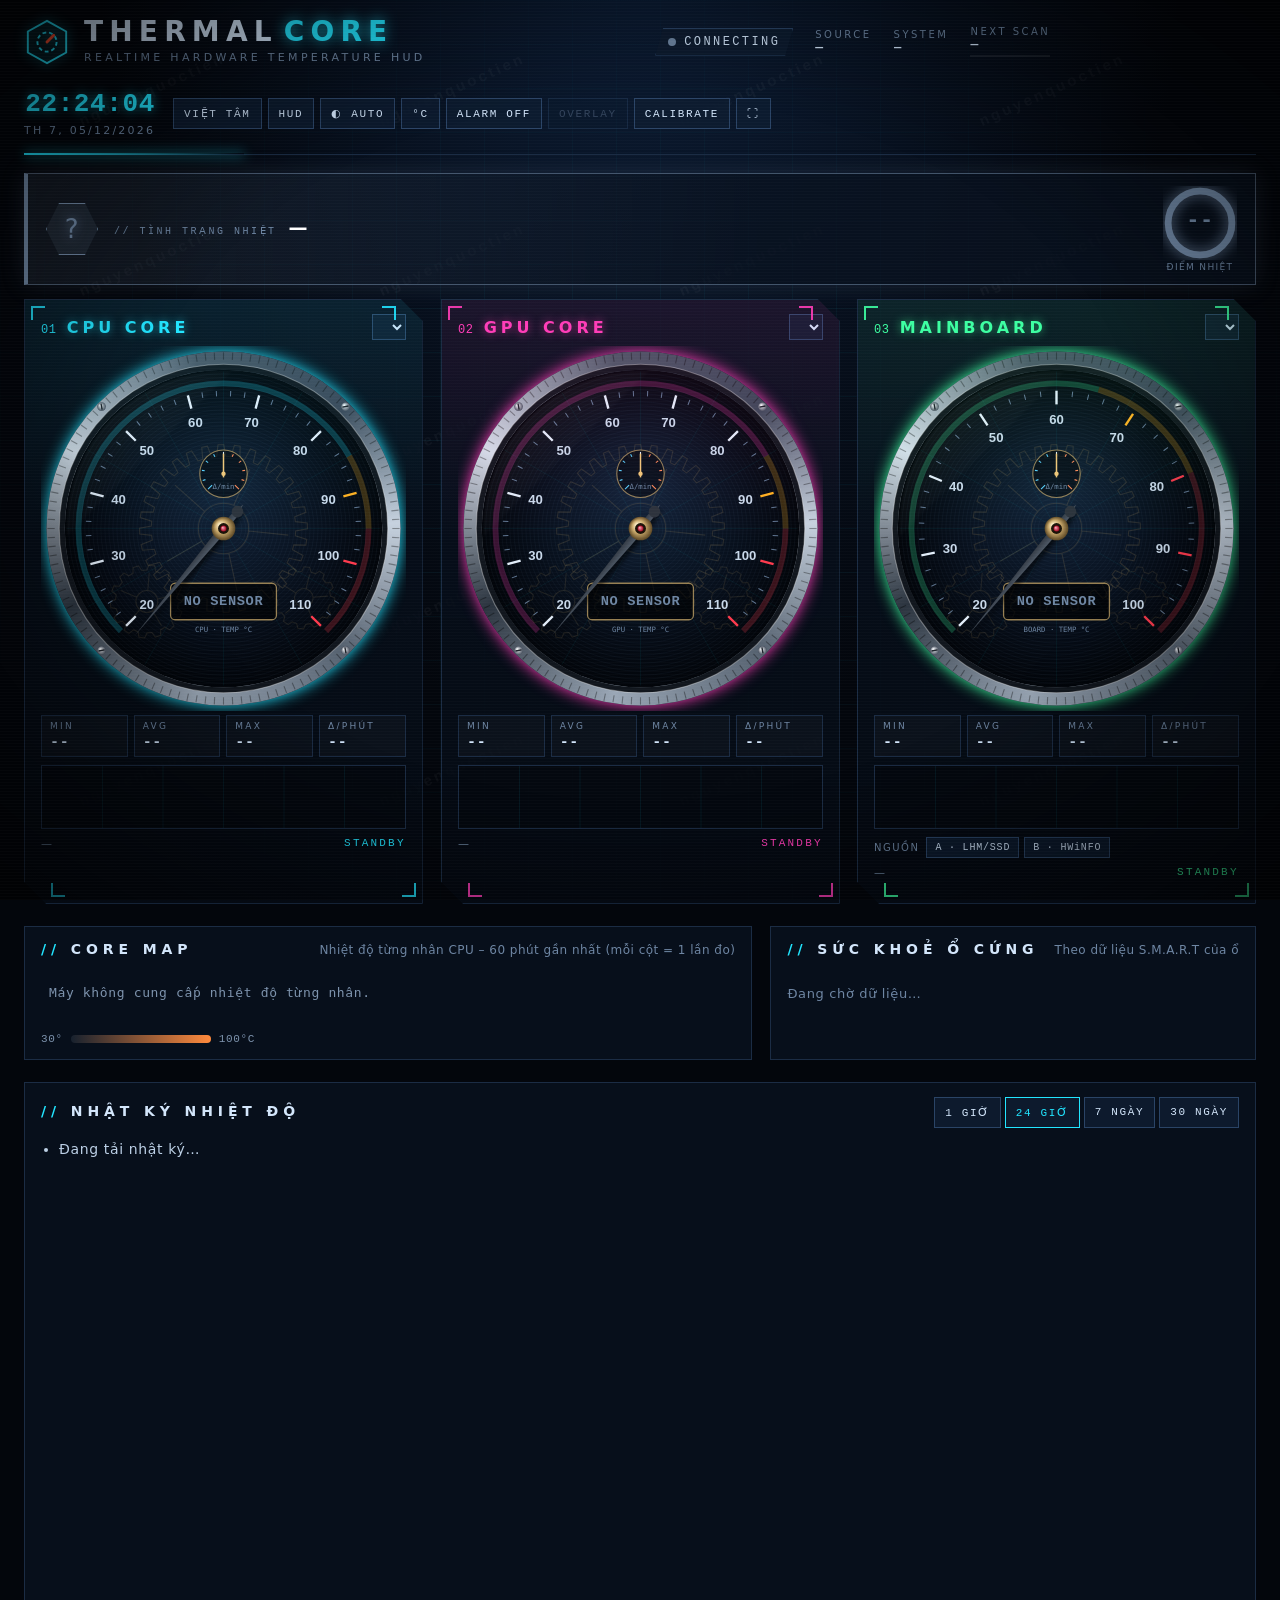
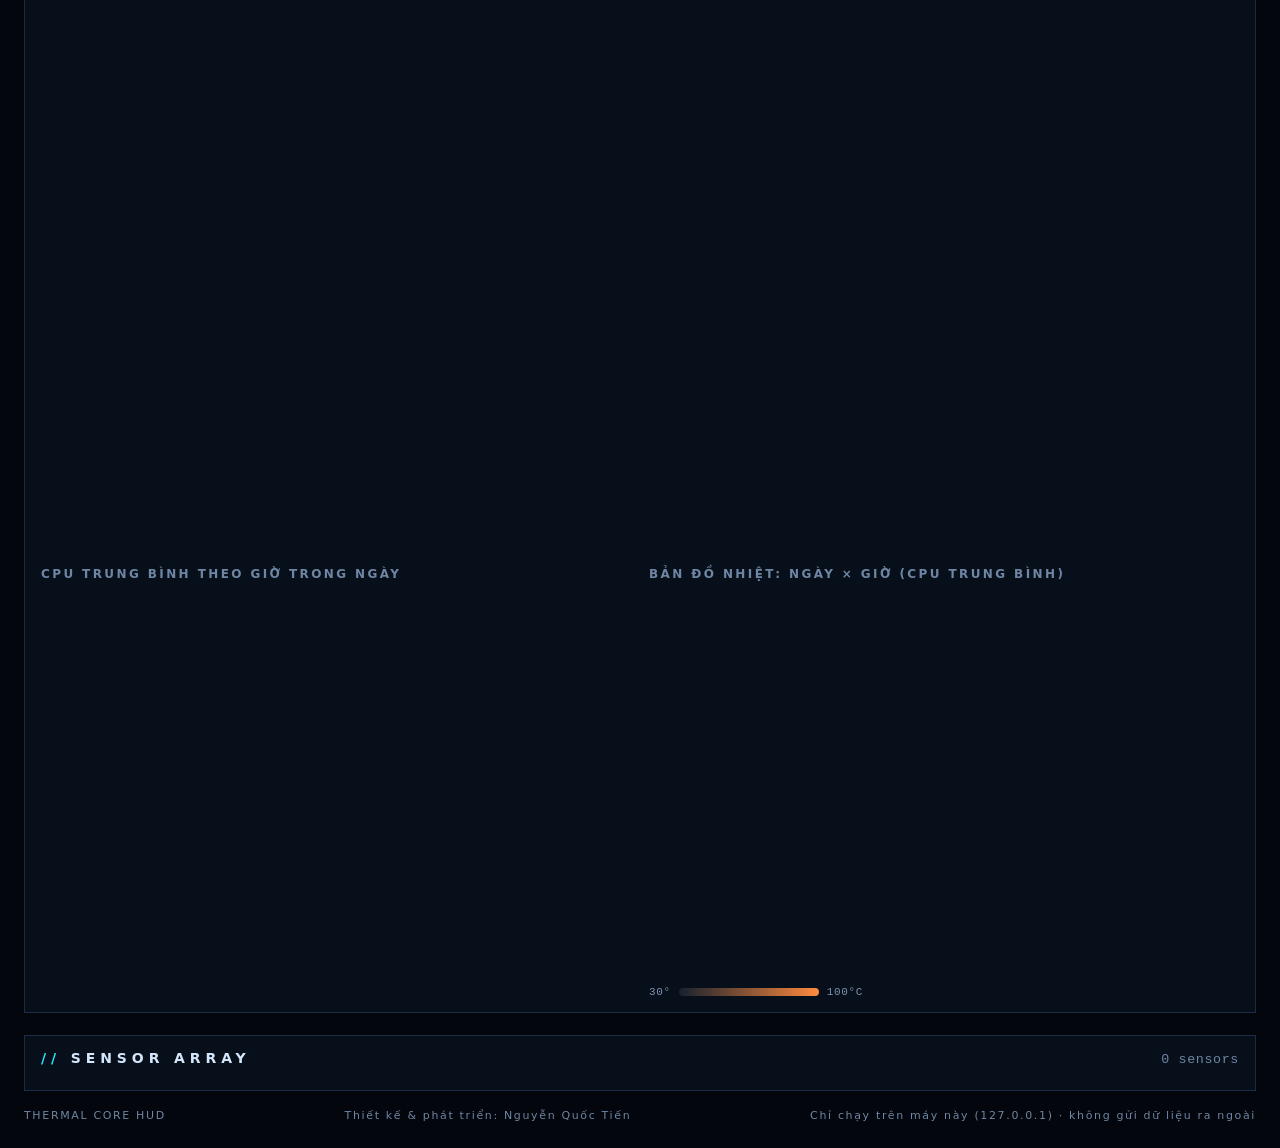
==== commit c693e6cb: "Hide the signature box in the Việt Tâm sidebar (v1.8.1) The footer credit, background watermark and " ====
--- a/thermal-monitor/web/index.html
+++ b/thermal-monitor/web/index.html
@@ -37,7 +37,6 @@
       <a href="api/diagnostics" download>+ Xuất file chẩn đoán</a>
       <a href="#" data-act="classic">+ Giao diện Thermal Core</a>
     </div>
-    <p class="vt-by">Thiết kế &amp; phát triển<br /><span>Nguyễn Quốc Tiến</span></p>
   </aside>
 
   <header class="hud-top">
--- a/thermal-monitor/web/viettam.css
+++ b/thermal-monitor/web/viettam.css
@@ -87,7 +87,7 @@
 .vt-mark b { display: block; font-family: var(--vt-head); font-weight: 700; font-size: 30px; line-height: 1; color: #1f8fd6; letter-spacing: 0.01em; }
 .vt-mark small { display: block; font-family: var(--vt-head); font-size: 11.5px; color: #8a94a3; letter-spacing: 0.02em; margin-top: 3px; }
 .vt-nav { display: flex; flex-direction: column; gap: 14px; }
-.vt-nav a, .vt-quick, .vt-side .vt-by {
+.vt-nav a, .vt-quick {
   border-radius: 26px; background: linear-gradient(180deg, var(--vt-card) 0%, var(--vt-card-2) 100%);
   box-shadow: var(--vt-shadow-sm);
 }
@@ -103,8 +103,6 @@
 .vt-quick h4 { margin: 0 0 4px; font-family: var(--vt-head); font-size: 20px; font-weight: 600; color: var(--vt-ink); }
 .vt-quick a { font-family: var(--vt-script); font-size: 19px; color: var(--vt-ink); text-decoration: none; padding-left: 6px; }
 .vt-quick a:hover { color: var(--vt-blue); }
-.vt-side .vt-by { margin: auto 0 0; padding: 10px 16px; font-size: 11px; color: var(--vt-muted); text-align: center; letter-spacing: 0.05em; }
-.vt-side .vt-by span { font-family: var(--vt-sign); font-size: 26px; color: var(--vt-blue); letter-spacing: 0; }
 
 /* ---------- Thanh trên ---------- */
 :root[data-brand="viettam"] .hud-top { border-bottom: 1px solid var(--vt-line); margin-bottom: 26px; padding: 14px 0; }
@@ -272,7 +270,7 @@
   .vt-nav { flex-direction: row; overflow-x: auto; gap: 8px; padding: 4px 2px 8px; }
   .vt-nav a { flex: none; padding: 9px 13px; font-size: 14px; }
   .vt-nav svg { width: 20px; height: 20px; }
-  .vt-quick, .vt-side .vt-by { display: none; }
+  .vt-quick { display: none; }
   .vt-me div { display: none; }
 }
 @media (max-width: 700px) {
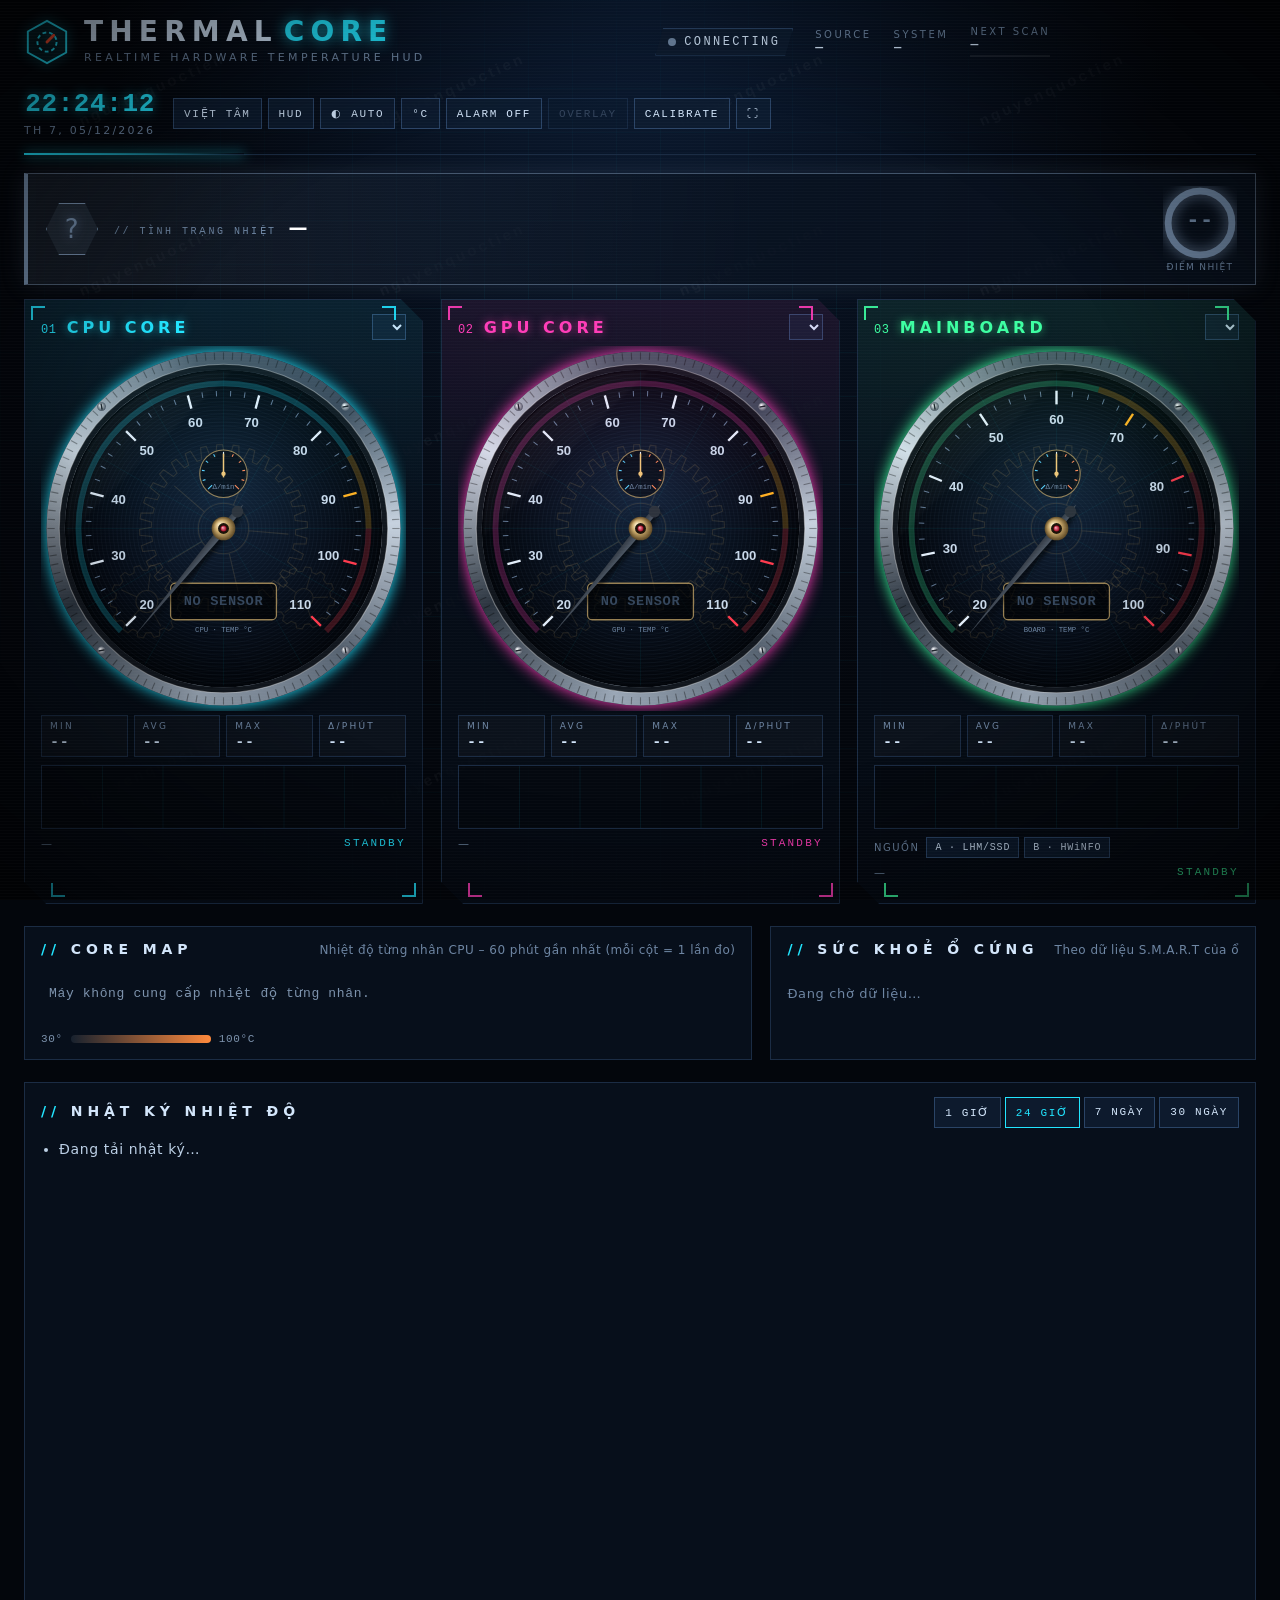
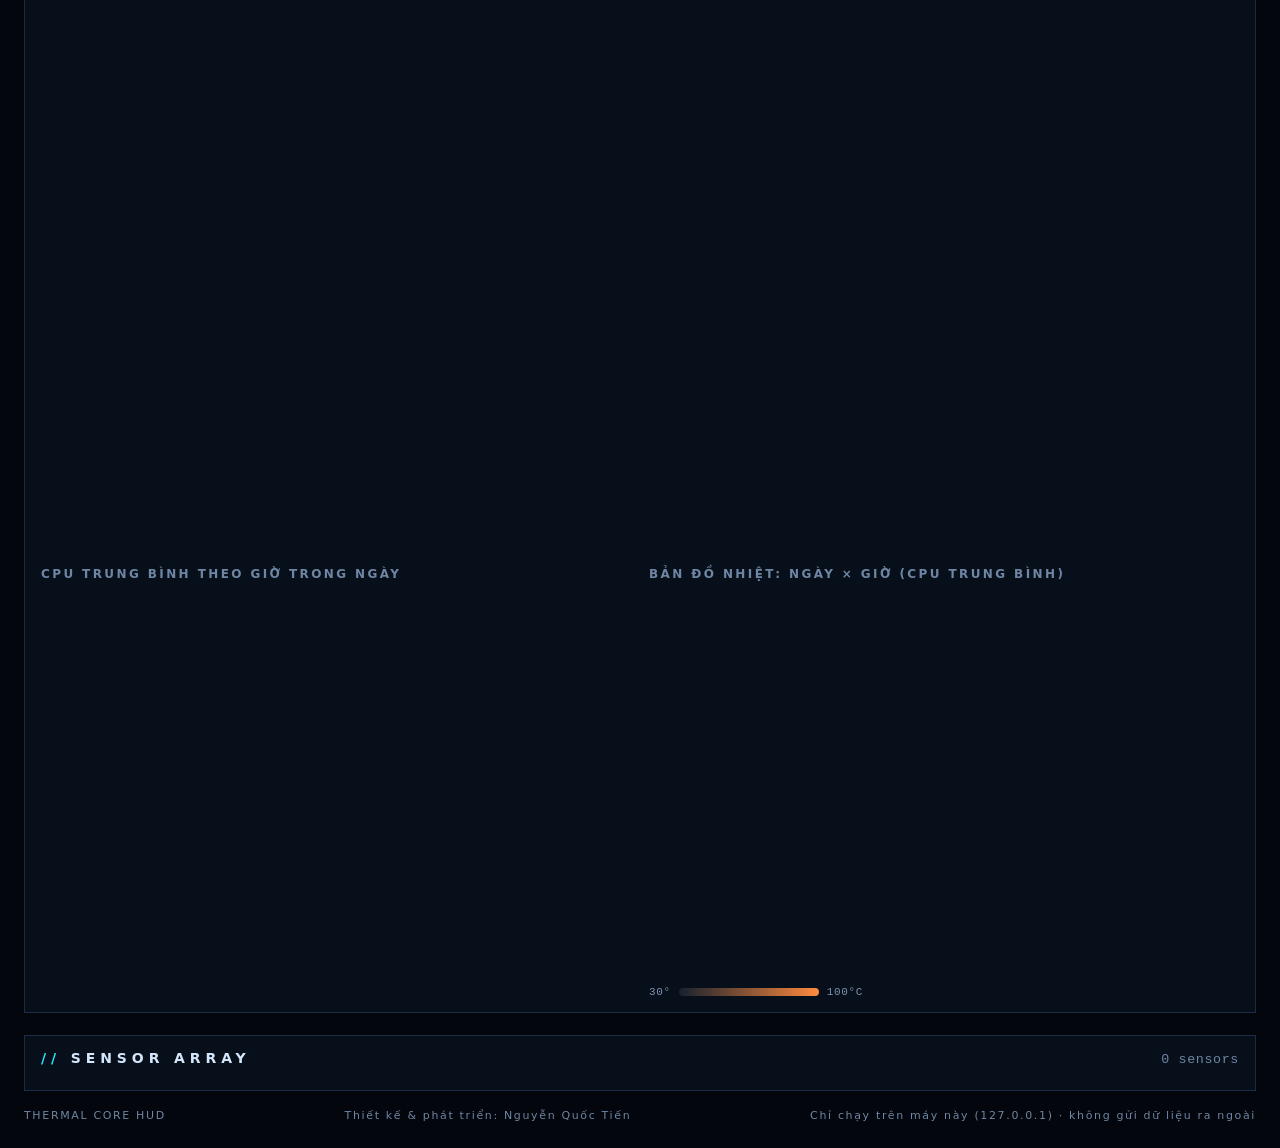
==== commit 0ac1cb69: "Simplify the Việt Tâm interface around one status card and tabs (v1.9.0) Same cards, characters and " ====
--- a/thermal-monitor/web/index.html
+++ b/thermal-monitor/web/index.html
@@ -16,28 +16,23 @@
   <div class="fx-vignette" aria-hidden="true"></div>
   <div class="fx-sign" aria-hidden="true"></div>
 
-  <!-- ===== Giao diện Việt Tâm: menu trái (theo mẫu trang chủ nội bộ) ===== -->
-  <aside class="vt-side" aria-label="Menu">
+  <!-- ===== Giao diện Việt Tâm: thanh trên gọn – logo, 3 tab, 3 nút ===== -->
+  <header class="vt-bar">
     <div class="vt-mark">
       <img id="vtLogo" src="img/vt/logo.png" alt="Logo Việt Tâm" />
-      <div><b>VIET TAM</b><small>CONSTRUCTION MECHANICAL</small></div>
-    </div>
-    <nav class="vt-nav">
-      <a href="#vtHello" class="on"><svg viewBox="0 0 24 24" aria-hidden="true"><path d="M3 11 12 4l9 7"/><path d="M5 10v10h5v-6h4v6h5V10"/></svg><span>Tổng quan</span></a>
-      <a href="#corePanel"><svg viewBox="0 0 24 24" aria-hidden="true"><rect x="6" y="6" width="12" height="12" rx="2"/><rect x="9.5" y="9.5" width="5" height="5" rx="1"/><path d="M9 2v3M15 2v3M9 19v3M15 19v3M2 9h3M2 15h3M19 9h3M19 15h3"/></svg><span>Nhân CPU</span></a>
-      <a href="#drivePanel"><svg viewBox="0 0 24 24" aria-hidden="true"><rect x="3" y="6" width="18" height="12" rx="3"/><circle cx="16.5" cy="12" r="1.4"/><path d="M6.5 12h5"/></svg><span>Sức khoẻ ổ cứng</span></a>
-      <a href="#logPanel"><svg viewBox="0 0 24 24" aria-hidden="true"><path d="M4 20V4"/><path d="M4 20h16"/><path d="m7 15 4-5 3 3 5-7"/></svg><span>Nhật ký nhiệt độ</span></a>
-      <a href="#bankSection"><svg viewBox="0 0 24 24" aria-hidden="true"><rect x="4" y="4" width="7" height="7" rx="2"/><rect x="13" y="4" width="7" height="7" rx="2"/><rect x="4" y="13" width="7" height="7" rx="2"/><rect x="13" y="13" width="7" height="7" rx="2"/></svg><span>Tất cả cảm biến</span></a>
-      <a href="#" data-act="settings"><svg viewBox="0 0 24 24" aria-hidden="true"><circle cx="12" cy="12" r="3.2"/><path d="M12 2.8v2.6M12 18.6v2.6M2.8 12h2.6M18.6 12h2.6M5.5 5.5l1.8 1.8M16.7 16.7l1.8 1.8M5.5 18.5l1.8-1.8M16.7 7.3l1.8-1.8"/></svg><span>Cài đặt cảnh báo</span></a>
+      <div><b>VIET TAM</b><small><i id="vtLive" data-state="wait"></i><span id="vtHost">Đang kết nối…</span></small></div>
+    </div>
+    <nav class="vt-tabs" aria-label="Chế độ xem">
+      <button type="button" data-tab="overview" class="on">Tổng quan</button>
+      <button type="button" data-tab="detail">Chi tiết</button>
+      <button type="button" data-tab="log">Nhật ký</button>
     </nav>
-    <div class="vt-quick">
-      <h4>Công cụ nhanh:</h4>
-      <a href="#" data-act="overlay">+ Bật/tắt đồng hồ nổi</a>
-      <a href="#" data-act="unit">+ Đổi đơn vị °C / °F</a>
-      <a href="api/diagnostics" download>+ Xuất file chẩn đoán</a>
-      <a href="#" data-act="classic">+ Giao diện Thermal Core</a>
-    </div>
-  </aside>
+    <div class="vt-actions">
+      <button type="button" id="vtOverlay" class="vt-icon" title="Đồng hồ nổi góc màn hình"><svg viewBox="0 0 24 24" aria-hidden="true"><rect x="3" y="4" width="18" height="14" rx="3"/><rect x="12.5" y="6.5" width="6" height="4.5" rx="1.2"/><path d="M8 21h8"/></svg></button>
+      <button type="button" id="vtTheme" class="vt-switch" title="Ngày / đêm"><i></i></button>
+      <button type="button" id="vtSettings" class="vt-icon" title="Cài đặt"><svg viewBox="0 0 24 24" aria-hidden="true"><circle cx="12" cy="12" r="3.2"/><path d="M19.4 15a1.7 1.7 0 0 0 .3 1.8l.1.1a2 2 0 1 1-2.8 2.8l-.1-.1a1.7 1.7 0 0 0-1.8-.3 1.7 1.7 0 0 0-1 1.5V21a2 2 0 1 1-4 0v-.1a1.7 1.7 0 0 0-1.1-1.5 1.7 1.7 0 0 0-1.8.3l-.1.1a2 2 0 1 1-2.8-2.8l.1-.1a1.7 1.7 0 0 0 .3-1.8 1.7 1.7 0 0 0-1.5-1H3a2 2 0 1 1 0-4h.1a1.7 1.7 0 0 0 1.5-1.1 1.7 1.7 0 0 0-.3-1.8l-.1-.1a2 2 0 1 1 2.8-2.8l.1.1a1.7 1.7 0 0 0 1.8.3H9a1.7 1.7 0 0 0 1-1.5V3a2 2 0 1 1 4 0v.1a1.7 1.7 0 0 0 1 1.5 1.7 1.7 0 0 0 1.8-.3l.1-.1a2 2 0 1 1 2.8 2.8l-.1.1a1.7 1.7 0 0 0-.3 1.8V9a1.7 1.7 0 0 0 1.5 1H21a2 2 0 1 1 0 4h-.1a1.7 1.7 0 0 0-1.5 1z"/></svg></button>
+    </div>
+  </header>
 
   <header class="hud-top">
     <div class="brand brand-thermal">
@@ -71,14 +66,6 @@
         <button id="btnSettings" title="Chỉnh ngưỡng cảnh báo">CALIBRATE</button>
         <button id="btnFull" title="Toàn màn hình">⛶</button>
       </div>
-      <div class="vt-top">
-        <button type="button" id="vtBell" class="vt-bell" title="Còi cảnh báo khi quá nhiệt: đang tắt (bấm để bật)"><svg viewBox="0 0 24 24" aria-hidden="true"><path d="M6 16V11a6 6 0 1 1 12 0v5l1.5 2h-15z"/><path d="M10 20a2 2 0 0 0 4 0"/></svg><em hidden>0</em></button>
-        <button type="button" id="vtTheme" class="vt-switch" title="Chế độ ngày / đêm / tự động theo giờ"><i></i><span>◐</span></button>
-        <div class="vt-me">
-          <img src="img/vt/nam-unknown.webp" alt="" />
-          <div><b id="vtHost">Máy tính này</b><small id="vtCpu">Đang đọc cấu hình…</small></div>
-        </div>
-      </div>
     </div>
   </header>
 
@@ -95,16 +82,15 @@
     </div>
   </section>
 
-  <!-- ===== Giao diện Việt Tâm: thẻ chào + thanh lời khuyên. Nhân vật đổi tư thế theo mức nhiệt
-       (web/img/vt/<nam|nu>-<mức>.webp); có thể thay ảnh trong CALIBRATE. ===== -->
-  <section id="vtHello" class="vt-hello" data-level="unknown">
-    <figure class="vt-fig"><img id="vtNam" data-slot="nam" src="img/vt/nam-unknown.webp" alt="Nhân viên Việt Tâm" /></figure>
-    <div class="vt-hello-body">
-      <p class="vt-date"><span id="vtDate">—</span><em class="vt-chip" id="vtChip">ĐANG ĐỌC</em></p>
-      <h2 id="vtTitle">Chào bạn! Đang đọc cảm biến…</h2>
-      <p class="vt-say" id="vtSay">Chờ mình một chút nha!</p>
-      <p class="vt-detail" id="vtDetail"></p>
-      <ul class="vt-tips" id="vtTips"></ul>
+  <!-- ===== Giao diện Việt Tâm: thẻ trạng thái – trả lời "máy có ổn không?" trong 1 cái nhìn.
+       Nhân vật đổi tư thế theo mức nhiệt (web/img/vt/<nam|nu>-<mức>.webp). ===== -->
+  <section id="vtHero" class="vt-hero" data-level="unknown" data-pane="overview">
+    <img id="vtNam" class="vt-person" src="img/vt/nam-unknown.webp" alt="" />
+    <div class="vt-hero-text">
+      <p class="vt-date" id="vtDate">—</p>
+      <h2 id="vtTitle">Đang đọc cảm biến…</h2>
+      <p class="vt-line" id="vtLine"></p>
+      <p class="vt-advice"><b>Lời khuyên</b><span id="vtTipText">Chờ mình một chút nha!</span></p>
     </div>
     <div class="vt-score" title="Điểm nhiệt: 100 = rất mát, 60 = chạm ngưỡng cảnh báo, dưới 20 = nguy hiểm">
       <svg viewBox="0 0 120 120" aria-hidden="true">
@@ -112,28 +98,18 @@
       </svg>
       <b id="vtScore">--</b><small>ĐIỂM NHIỆT</small>
     </div>
-    <p class="vt-slogan">Cùng nhau<br />phát triển<i>♡</i></p>
-  </section>
-
-  <section class="vt-tip" id="vtTip">
-    <figure class="vt-fig"><img id="vtNu" data-slot="nu" src="img/vt/nu-unknown.webp" alt="Nhân viên Việt Tâm" /></figure>
-    <div class="vt-tip-text">
-      <b>Lời khuyên cho bạn</b>
-      <p id="vtTipText">Chờ mình một chút nha!</p>
-    </div>
-    <button type="button" class="vt-primary" data-act="overlay" id="vtOverlay">Đồng hồ nổi góc màn hình</button>
-    <a href="#" class="vt-ghost" data-act="settings"><i>⚙</i><span><b>Cài đặt cảnh báo</b><small>Ngưỡng nhiệt, chu kỳ đo, nguồn đo</small></span><em>→</em></a>
+    <img id="vtNu" class="vt-person nu" src="img/vt/nu-unknown.webp" alt="" />
   </section>
 
   <div id="alertBar" class="alert-bar" hidden></div>
   <div id="msgBar" class="msg-bar" hidden></div>
 
-  <main class="gauges" id="gauges"></main>
-
-  <div class="row-2">
+  <main class="gauges" id="gauges" data-pane="overview"></main>
+
+  <div class="row-2" data-pane="detail">
     <section class="panel" id="corePanel">
       <div class="panel-head">
-        <h2><span>//</span> CORE MAP</h2>
+        <h2 data-vt="Nhiệt độ từng nhân CPU"><span>//</span> CORE MAP</h2>
         <small>Nhiệt độ từng nhân CPU – 60 phút gần nhất (mỗi cột = 1 lần đo)</small>
       </div>
       <div class="chart-box"><canvas id="coreMap" height="200"></canvas><div class="tooltip" hidden></div></div>
@@ -148,7 +124,7 @@
     </section>
   </div>
 
-  <section class="panel log" id="logPanel">
+  <section class="panel log" id="logPanel" data-pane="log">
     <div class="panel-head">
       <h2><span>//</span> NHẬT KÝ NHIỆT ĐỘ</h2>
       <div class="tabs" id="logTabs">
@@ -173,9 +149,9 @@
     </div>
   </section>
 
-  <section class="bank" id="bankSection">
+  <section class="bank" id="bankSection" data-pane="detail">
     <div class="bank-head">
-      <h2><span>//</span> SENSOR ARRAY</h2>
+      <h2 data-vt="Tất cả cảm biến"><span>//</span> SENSOR ARRAY</h2>
       <small id="bankCount">0 sensors</small>
     </div>
     <div id="bank" class="bank-grid"></div>
@@ -189,8 +165,21 @@
 
   <dialog id="settings" class="settings">
     <form method="dialog">
-      <h3><span>//</span> CALIBRATION</h3>
-      <p>Ngưỡng cảnh báo theo °C. Vượt ngưỡng <b class="amber">WARN</b> thẻ chuyển cam, vượt <b class="red">CRIT</b> báo động đỏ.</p>
+      <h3><span>//</span> CÀI ĐẶT</h3>
+      <h4 class="set-h">Hiển thị</h4>
+      <label class="settings-interval">Giao diện
+        <select id="selBrand"><option value="viettam">Việt Tâm</option><option value="thermal">Thermal Core (sci-fi)</option></select>
+      </label>
+      <label class="settings-interval">Chế độ màu
+        <select id="selTheme"><option value="auto">Tự động theo giờ</option><option value="day">Ngày (sáng)</option><option value="night">Đêm (tối)</option></select>
+      </label>
+      <label class="settings-interval">Đơn vị nhiệt độ
+        <select id="selUnit"><option value="C">°C</option><option value="F">°F</option></select>
+      </label>
+      <label class="settings-interval">Còi báo khi quá nhiệt
+        <input type="checkbox" id="chkSound" class="toggle" />
+      </label>
+      <h4 class="set-h">Đo đạc</h4>
       <label class="settings-interval">Chu kỳ đo nhiệt độ
         <select id="selInterval">
           <option value="5">5 giây</option><option value="6">6 giây (khuyên dùng)</option><option value="10">10 giây</option><option value="15">15 giây</option>
@@ -208,9 +197,16 @@
           <option value="7">7 ngày</option><option value="14">14 ngày</option><option value="30">30 ngày</option>
         </select>
       </label>
+      <div class="pick-slots" id="pickSlots">
+        <label class="settings-interval" data-pick-slot="cpu">Cảm biến cho đồng hồ CPU</label>
+        <label class="settings-interval" data-pick-slot="gpu">Cảm biến cho đồng hồ GPU</label>
+        <label class="settings-interval" data-pick-slot="board">Cảm biến cho đồng hồ Mainboard</label>
+      </div>
+      <h4 class="set-h">Ngưỡng cảnh báo (°C)</h4>
+      <p class="set-note">Vượt ngưỡng <b class="amber">Cảnh báo</b> đồng hồ chuyển cam, vượt <b class="red">Nguy hiểm</b> chuyển đỏ.</p>
       <div id="settingsRows" class="settings-rows"></div>
-      <fieldset class="brand-up" id="brandUp">
-        <legend>Ảnh cho giao diện Việt Tâm</legend>
+      <details class="brand-up" id="brandUp">
+        <summary>Ảnh nhân vật &amp; logo (giao diện Việt Tâm)</summary>
         <div class="brand-slot" data-slot="nam"><i class="thumb"></i><span>Nhân vật nam</span>
           <label class="btn">CHỌN ẢNH<input type="file" accept="image/png,image/jpeg,image/webp,image/gif" hidden /></label>
           <button type="button" class="del">XOÁ</button></div>
@@ -222,7 +218,7 @@
           <button type="button" class="del">XOÁ</button></div>
         <p class="brand-note" id="brandNote">App đã có sẵn nhân vật và logo Việt Tâm (nhân vật đổi tư thế theo nhiệt độ).
           Chỉ chọn ảnh khi muốn thay – nên dùng PNG nền trong suốt; ảnh thay thế dùng chung cho mọi mức nhiệt và chỉ lưu trên máy này.</p>
-      </fieldset>
+      </details>
       <p class="diag-note">Thiếu cảm biến (vd. nhiệt độ mainboard)? Bấm <a id="lnkDiag" href="api/diagnostics" download>XUẤT FILE CHẨN ĐOÁN</a>
         rồi gửi file vừa tải về cho người hỗ trợ – file chỉ chứa thông tin phần cứng và số đo.</p>
       <div class="settings-actions">
--- a/thermal-monitor/web/style.css
+++ b/thermal-monitor/web/style.css
@@ -434,3 +434,11 @@
 }
 .brand-slot label.btn:hover { border-color: var(--ui-accent); color: var(--ui-accent); }
 .brand-note { font-size: 12px !important; margin: 8px 0 0; }
+
+/* Nhóm trong hộp thoại cài đặt (dùng cho cả 2 giao diện) */
+.set-h { margin: 18px 0 8px; font-size: 12px; letter-spacing: 0.18em; text-transform: uppercase; color: var(--ui-accent); }
+.set-note { margin: 0 0 10px; font-size: 12px !important; }
+.pick-slots .settings-interval:not(:has(select)) { display: none; }
+.pick-slots .pick { max-width: 260px; }
+input.toggle { width: 20px; height: 20px; accent-color: var(--ui-accent); }
+details.brand-up summary { cursor: pointer; font-size: 13px; color: var(--ui-accent); }
--- a/thermal-monitor/web/viettam.css
+++ b/thermal-monitor/web/viettam.css
@@ -1,30 +1,27 @@
-/* Thermal Core HUD – giao diện Việt Tâm: nổi khối 3D mềm, bóng sáng (theo mẫu trang chủ nội bộ Việt Tâm).
-   Mọi luật đều gắn với :root[data-brand="viettam"]; giao diện Thermal Core gốc không bị ảnh hưởng. */
-
-.vt-side, .vt-top, .vt-hello, .vt-tip, .vt-only { display: none; }
+/* Thermal Core HUD – giao diện Việt Tâm: nổi khối 3D mềm, bóng sáng, tối giản.
+   Thứ tự đọc: thẻ trạng thái ("máy có ổn không?") -> 3 đồng hồ -> tab Chi tiết / Nhật ký khi cần.
+   Mọi luật gắn với :root[data-brand="viettam"]; giao diện Thermal Core gốc không bị ảnh hưởng. */
+
+.vt-bar, .vt-hero, .vt-only { display: none; }
 
 :root[data-brand="viettam"] {
-  /* Ban ngày (mặc định của mẫu thiết kế) */
+  /* Ban ngày */
   --vt-bg: #eef3f9;
   --vt-card: #ffffff;
-  --vt-card-2: #f5f8fc;
+  --vt-card-2: #f4f7fb;
   --vt-ink: #0c2a66;
-  --vt-ink-soft: #3e5276;
-  --vt-muted: #7486a3;
-  --vt-line: #dfe7f1;
+  --vt-ink-soft: #435679;
+  --vt-muted: #7a8ba6;
+  --vt-line: #e1e8f1;
   --vt-blue: #1f6fe5;
-  --vt-blue-2: #4a9bff;
-  --vt-shadow: 0 14px 34px rgba(22, 60, 130, 0.13), 0 3px 8px rgba(22, 60, 130, 0.07);
-  --vt-shadow-sm: 0 6px 16px rgba(22, 60, 130, 0.12), 0 1px 3px rgba(22, 60, 130, 0.08);
-  --vt-inset: inset 0 2px 6px rgba(22, 60, 130, 0.12), inset 0 -1px 0 rgba(255, 255, 255, 0.9);
-  --vt-gloss: linear-gradient(180deg, rgba(255, 255, 255, 0.95), rgba(255, 255, 255, 0) 55%);
-  --vt-pill-on: linear-gradient(180deg, #dce9ff 0%, #a9c8ff 100%);
+  --vt-shadow: 0 14px 34px rgba(22, 60, 130, 0.12), 0 3px 8px rgba(22, 60, 130, 0.06);
+  --vt-shadow-sm: 0 5px 14px rgba(22, 60, 130, 0.12), 0 1px 3px rgba(22, 60, 130, 0.08);
+  --vt-inset: inset 0 2px 5px rgba(22, 60, 130, 0.11), inset 0 -1px 0 rgba(255, 255, 255, 0.9);
   --vt-primary: linear-gradient(180deg, #4b95ff 0%, #1f6fe5 55%, #1658c9 100%);
-  --vt-radius: 30px;
+  --vt-radius: 28px;
   --vt-font: "Nunito", "Segoe UI", system-ui, sans-serif;
   --vt-head: "Oswald", "Bahnschrift Condensed", "Arial Narrow", sans-serif;
   --vt-script: "Dancing Script", "Segoe Script", cursive;
-  --vt-sign: "Great Vibes", "Dancing Script", cursive;
 
   /* Biến dùng chung với phần còn lại của app */
   --ui-accent: var(--vt-blue);
@@ -57,8 +54,6 @@
   --vt-shadow: 0 16px 36px rgba(0, 0, 0, 0.45), 0 2px 6px rgba(0, 0, 0, 0.35), inset 0 1px 0 rgba(255, 255, 255, 0.06);
   --vt-shadow-sm: 0 6px 16px rgba(0, 0, 0, 0.4), inset 0 1px 0 rgba(255, 255, 255, 0.06);
   --vt-inset: inset 0 2px 6px rgba(0, 0, 0, 0.45), inset 0 -1px 0 rgba(255, 255, 255, 0.05);
-  --vt-gloss: linear-gradient(180deg, rgba(255, 255, 255, 0.07), rgba(255, 255, 255, 0) 55%);
-  --vt-pill-on: linear-gradient(180deg, #2c5fae 0%, #1b437f 100%);
   --bg-glow: #10223d;
   --line-2: #2a4470;
   --chart-text: #c9d9ea;
@@ -67,225 +62,187 @@
 /* ---------- Khung trang ---------- */
 :root[data-brand="viettam"] body {
   font-family: var(--vt-font); letter-spacing: 0; color: var(--vt-ink);
-  background: radial-gradient(ellipse at 60% -20%, var(--bg-glow) 0%, var(--vt-bg) 55%) fixed, var(--vt-bg);
-  padding-left: calc(272px + clamp(12px, 2vw, 28px));
-}
-:root[data-brand="viettam"] .fx-grid, :root[data-brand="viettam"] .fx-scan, :root[data-brand="viettam"] .fx-vignette { display: none; }
+  background: radial-gradient(ellipse at 50% -20%, var(--bg-glow) 0%, var(--vt-bg) 55%) fixed, var(--vt-bg);
+  max-width: 1480px; margin: 0 auto;
+}
+:root[data-brand="viettam"] :is(.fx-grid, .fx-scan, .fx-vignette, .hud-top, #verdict) { display: none !important; }
 :root[data-brand="viettam"] .vt-only { display: inline; }
-:root[data-brand="viettam"] :is(#verdict, .brand-thermal, #btnStyle, #btnTheme, #btnSound, #btnBrand, .clock) { display: none !important; }
-:root[data-brand="viettam"] button { font-family: var(--vt-font); letter-spacing: 0.02em; }
-
-/* ---------- Menu trái ---------- */
-:root[data-brand="viettam"] .vt-side {
-  display: flex; flex-direction: column; gap: 16px;
-  position: fixed; z-index: 5; left: 0; top: 0; bottom: 0; width: 272px; overflow-y: auto;
-  padding: 22px 20px 18px; background: var(--vt-card);
-  box-shadow: 6px 0 24px rgba(22, 60, 130, 0.08);
-}
-.vt-mark { display: flex; align-items: center; gap: 10px; margin-bottom: 18px; }
-.vt-mark img { width: 64px; height: 64px; object-fit: contain; filter: drop-shadow(0 3px 5px rgba(0, 0, 0, 0.18)); }
-.vt-mark b { display: block; font-family: var(--vt-head); font-weight: 700; font-size: 30px; line-height: 1; color: #1f8fd6; letter-spacing: 0.01em; }
-.vt-mark small { display: block; font-family: var(--vt-head); font-size: 11.5px; color: #8a94a3; letter-spacing: 0.02em; margin-top: 3px; }
-.vt-nav { display: flex; flex-direction: column; gap: 14px; }
-.vt-nav a, .vt-quick {
-  border-radius: 26px; background: linear-gradient(180deg, var(--vt-card) 0%, var(--vt-card-2) 100%);
-  box-shadow: var(--vt-shadow-sm);
-}
-.vt-nav a {
-  display: flex; align-items: center; gap: 12px; padding: 13px 16px; text-decoration: none;
-  color: var(--vt-ink); font-family: var(--vt-head); font-weight: 600; font-size: 17px; letter-spacing: 0.01em;
-  transition: transform 0.15s, box-shadow 0.15s;
-}
-.vt-nav a:hover { transform: translateY(-2px); }
-.vt-nav a.on { background: var(--vt-pill-on); box-shadow: 0 8px 18px rgba(31, 111, 229, 0.28), inset 0 1px 0 rgba(255, 255, 255, 0.7); }
-.vt-nav svg, .vt-top svg { width: 26px; height: 26px; flex: none; fill: none; stroke: currentColor; stroke-width: 1.7; stroke-linecap: round; stroke-linejoin: round; }
-.vt-quick { padding: 16px 18px; display: flex; flex-direction: column; gap: 6px; }
-.vt-quick h4 { margin: 0 0 4px; font-family: var(--vt-head); font-size: 20px; font-weight: 600; color: var(--vt-ink); }
-.vt-quick a { font-family: var(--vt-script); font-size: 19px; color: var(--vt-ink); text-decoration: none; padding-left: 6px; }
-.vt-quick a:hover { color: var(--vt-blue); }
+:root[data-brand="viettam"] button { font-family: var(--vt-font); letter-spacing: 0.01em; }
+/* Mỗi tab chỉ hiện phần của nó */
+:root[data-brand="viettam"][data-tab="overview"] [data-pane]:not([data-pane="overview"]),
+:root[data-brand="viettam"][data-tab="detail"] [data-pane]:not([data-pane="detail"]),
+:root[data-brand="viettam"][data-tab="log"] [data-pane]:not([data-pane="log"]) { display: none !important; }
 
 /* ---------- Thanh trên ---------- */
-:root[data-brand="viettam"] .hud-top { border-bottom: 1px solid var(--vt-line); margin-bottom: 26px; padding: 14px 0; }
-:root[data-brand="viettam"] .hud-top::after { display: none; }
-:root[data-brand="viettam"] .telemetry { justify-content: flex-start; gap: 16px; }
-:root[data-brand="viettam"] .tm label { letter-spacing: 0.12em; font-size: 10px; }
-:root[data-brand="viettam"] .tm b { font-family: var(--vt-font); font-weight: 700; color: var(--vt-ink-soft); }
-:root[data-brand="viettam"] .pill { clip-path: none; border-radius: 20px; border: 0; box-shadow: var(--vt-shadow-sm); background: var(--vt-card); }
-:root[data-brand="viettam"] .tm-bar { border-radius: 2px; overflow: hidden; }
-:root[data-brand="viettam"] .controls { gap: 8px; flex-wrap: wrap; }
-:root[data-brand="viettam"] .controls button, :root[data-brand="viettam"] .tabs button, :root[data-brand="viettam"] .settings-actions button,
-:root[data-brand="viettam"] .src-switch button, :root[data-brand="viettam"] .brand-slot button, :root[data-brand="viettam"] .brand-slot label.btn {
-  border: 0; border-radius: 18px; padding: 9px 14px; font-weight: 700; color: var(--vt-ink);
-  background: linear-gradient(180deg, var(--vt-card) 0%, var(--vt-card-2) 100%); box-shadow: var(--vt-shadow-sm);
-}
-:root[data-brand="viettam"] :is(.controls, .tabs, .settings-actions, .src-switch, .brand-slot) button:hover:not(:disabled) { color: var(--vt-blue); transform: translateY(-1px); }
-:root[data-brand="viettam"] :is(.tabs button.on, .src-switch button.on, #btnOverlay.on) { background: var(--vt-pill-on); color: var(--vt-ink); box-shadow: 0 6px 14px rgba(31, 111, 229, 0.25); }
-:root[data-brand="viettam"] .settings-actions button.primary { background: var(--vt-primary); color: #fff; }
-:root[data-brand="viettam"] .vt-top { display: flex; align-items: center; gap: 14px; }
-.vt-bell { position: relative; width: 46px; height: 46px; padding: 0; display: grid; place-items: center; border-radius: 50%; }
-.vt-bell svg { width: 26px; height: 26px; }
-.vt-bell.on { color: #e9a400; }
-.vt-bell.on svg { fill: #ffc531; stroke: #c98a00; }
-.vt-bell em { position: absolute; top: 4px; right: 4px; min-width: 17px; height: 17px; border-radius: 9px; padding: 0 4px; background: #e5322d; color: #fff; font: 700 11px/17px var(--vt-font); }
-.vt-switch { width: 70px; height: 38px; padding: 4px; border-radius: 20px; position: relative; box-shadow: var(--vt-inset) !important; }
-.vt-switch i { position: absolute; top: 5px; left: 6px; width: 28px; height: 28px; border-radius: 50%; background: var(--vt-primary); box-shadow: 0 3px 6px rgba(31, 111, 229, 0.45); transition: left 0.25s; }
-.vt-switch span { position: absolute; right: 9px; top: 7px; font-size: 16px; color: var(--vt-muted); }
-.vt-switch[data-mode="night"] i { left: 36px; }
-.vt-switch[data-mode="night"] span { right: auto; left: 10px; }
-.vt-me { display: flex; align-items: center; gap: 10px; padding-left: 4px; min-width: 0; }
-.vt-me img { width: 52px; height: 52px; border-radius: 50%; object-fit: cover; object-position: 50% 4%; background: #fff; box-shadow: var(--vt-shadow-sm); flex: none; }
-.vt-me b { display: block; font-size: 16px; font-weight: 800; color: var(--vt-ink); white-space: nowrap; overflow: hidden; text-overflow: ellipsis; max-width: 220px; }
-.vt-me small { display: block; font-size: 12px; color: var(--vt-ink-soft); white-space: nowrap; overflow: hidden; text-overflow: ellipsis; max-width: 220px; }
-:root[data-brand="viettam"] .vt-top button { border: 0; background: linear-gradient(180deg, var(--vt-card), var(--vt-card-2)); color: var(--vt-ink); box-shadow: var(--vt-shadow-sm); }
-
-/* ---------- Thẻ chào ---------- */
-:root[data-brand="viettam"] .vt-hello, :root[data-brand="viettam"] .vt-tip {
-  display: grid; position: relative; background: var(--vt-card); border-radius: var(--vt-radius); box-shadow: var(--vt-shadow);
-}
-:root[data-brand="viettam"] .vt-hello {
+:root[data-brand="viettam"] .vt-bar {
+  display: grid; grid-template-columns: 1fr auto 1fr; align-items: center; gap: 16px;
+  position: sticky; top: 0; z-index: 20; margin: 0 calc(-1 * clamp(8px, 2vw, 24px)) 26px;
+  padding: 12px clamp(14px, 2.4vw, 32px);
+  background: color-mix(in srgb, var(--vt-card) 88%, transparent); backdrop-filter: blur(10px);
+  box-shadow: 0 6px 20px rgba(22, 60, 130, 0.08);
+}
+.vt-mark { display: flex; align-items: center; gap: 10px; min-width: 0; }
+.vt-mark img { width: 46px; height: 46px; object-fit: contain; filter: drop-shadow(0 3px 4px rgba(0, 0, 0, 0.18)); }
+.vt-mark b { display: block; font-family: var(--vt-head); font-weight: 700; font-size: 24px; line-height: 1; color: #1f8fd6; }
+.vt-mark small { display: flex; align-items: center; gap: 6px; margin-top: 3px; font-size: 12px; color: var(--vt-muted); white-space: nowrap; overflow: hidden; text-overflow: ellipsis; }
+.vt-mark small i { width: 8px; height: 8px; border-radius: 50%; flex: none; background: var(--vt-muted); }
+.vt-mark small i[data-state="live"] { background: #22b36b; box-shadow: 0 0 0 3px rgba(34, 179, 107, 0.2); }
+.vt-mark small i[data-state="demo"] { background: #d98a00; }
+.vt-mark small i[data-state="off"] { background: #d7262d; }
+.vt-tabs { display: flex; gap: 4px; padding: 5px; border-radius: 24px; background: var(--vt-card-2); box-shadow: var(--vt-inset); }
+.vt-tabs button {
+  border: 0; border-radius: 20px; padding: 9px 22px; cursor: pointer; background: transparent;
+  font: 800 15px var(--vt-font); color: var(--vt-ink-soft); transition: background 0.2s, color 0.2s, box-shadow 0.2s;
+}
+.vt-tabs button:hover { color: var(--vt-blue); border: 0; box-shadow: none; }
+.vt-tabs button.on { background: var(--vt-primary); color: #fff; box-shadow: 0 6px 14px rgba(31, 111, 229, 0.35), inset 0 1px 0 rgba(255, 255, 255, 0.4); }
+.vt-actions { display: flex; justify-content: flex-end; align-items: center; gap: 10px; }
+.vt-icon {
+  width: 44px; height: 44px; padding: 0; display: grid; place-items: center; border: 0 !important; border-radius: 50%;
+  color: var(--vt-ink) !important; background: linear-gradient(180deg, var(--vt-card), var(--vt-card-2)); box-shadow: var(--vt-shadow-sm) !important;
+}
+.vt-icon svg { width: 22px; height: 22px; fill: none; stroke: currentColor; stroke-width: 1.8; stroke-linecap: round; stroke-linejoin: round; }
+.vt-icon:hover:not(:disabled) { color: var(--vt-blue) !important; transform: translateY(-1px); }
+.vt-icon.on { color: #fff !important; background: var(--vt-primary); }
+.vt-icon:disabled { opacity: 0.4; }
+.vt-switch {
+  position: relative; width: 66px; height: 36px; padding: 0; border: 0 !important; border-radius: 20px;
+  background: var(--vt-card-2); box-shadow: var(--vt-inset) !important;
+}
+.vt-switch::before, .vt-switch::after { position: absolute; top: 8px; font-size: 15px; line-height: 20px; color: var(--vt-muted); }
+.vt-switch::before { content: "☀"; left: 9px; }
+.vt-switch::after { content: "☾"; right: 10px; }
+.vt-switch i {
+  position: absolute; z-index: 1; top: 4px; left: 4px; width: 28px; height: 28px; border-radius: 50%;
+  background: var(--vt-primary); box-shadow: 0 3px 6px rgba(31, 111, 229, 0.45); transition: left 0.25s;
+}
+.vt-switch[data-mode="night"] i { left: 34px; }
+.vt-switch[data-auto="1"] i { background: linear-gradient(180deg, #9ab6dd, #6d8bb6); }
+
+/* ---------- Thẻ trạng thái ---------- */
+:root[data-brand="viettam"] .vt-hero {
   --lv: var(--vt-blue);
-  grid-template-columns: 190px minmax(0, 1fr) auto auto; gap: 18px; align-items: center;
-  margin: 46px 0 18px; padding: 18px 30px 18px 18px;
-}
-.vt-hello::before, .vt-tip::before { content: ""; position: absolute; inset: 0; border-radius: inherit; background: var(--vt-gloss); pointer-events: none; opacity: 0.6; z-index: 0; }
-.vt-hello > *, .vt-tip > * { position: relative; z-index: 1; }
-.vt-fig { margin: 0; position: relative; z-index: 1; }
-.vt-fig img { display: block; width: 100%; height: 100%; object-fit: contain; object-position: bottom; filter: drop-shadow(0 8px 10px rgba(12, 42, 102, 0.18)); }
-.vt-hello .vt-fig { height: 210px; margin-top: -64px; align-self: end; margin-bottom: -18px; }
-.vt-hello-body { position: relative; min-width: 0; }
-.vt-date { margin: 0; display: flex; flex-wrap: wrap; align-items: center; gap: 4px 14px; font-family: var(--vt-script); font-size: 22px; color: var(--vt-ink); }
-.vt-chip {
-  font: 800 11px/1 var(--vt-font); letter-spacing: 0.08em; font-style: normal; color: #fff; padding: 6px 11px; border-radius: 14px;
-  background: linear-gradient(180deg, color-mix(in srgb, var(--lv) 75%, #fff), var(--lv)); box-shadow: 0 4px 10px color-mix(in srgb, var(--lv) 40%, transparent);
-}
-.vt-hello h2 { margin: 6px 0 2px; font-family: var(--vt-head); font-weight: 700; font-size: clamp(22px, 2.2vw, 33px); line-height: 1.12; color: var(--vt-ink); }
-.vt-say { margin: 2px 0; font-family: var(--vt-script); font-size: clamp(18px, 1.6vw, 23px); color: var(--vt-ink); }
-.vt-detail { margin: 6px 0 0; font-size: 14px; color: var(--vt-ink-soft); line-height: 1.5; }
-.vt-tips { margin: 6px 0 0; padding-left: 18px; font-size: 14px; color: #b45c00; }
-:root[data-brand="viettam"]:not([data-theme="day"]) .vt-tips { color: #ffc56b; }
-.vt-tips:empty { display: none; }
-.vt-score { position: relative; width: 116px; text-align: center; }
-.vt-score svg { width: 116px; height: 116px; transform: rotate(-90deg); display: block; filter: drop-shadow(0 6px 10px rgba(12, 42, 102, 0.15)); }
+  display: grid; grid-template-columns: 170px minmax(0, 1fr) auto 150px; align-items: end; gap: 22px;
+  position: relative; margin: 56px 0 26px; padding: 0 24px 0 22px; border-radius: var(--vt-radius);
+  background: linear-gradient(100deg, color-mix(in srgb, var(--lv) 9%, var(--vt-card)) 0%, var(--vt-card) 45%);
+  box-shadow: var(--vt-shadow);
+}
+.vt-person { display: block; width: 100%; height: 200px; margin-top: -56px; object-fit: contain; object-position: bottom; filter: drop-shadow(0 8px 10px rgba(12, 42, 102, 0.16)); }
+.vt-person.nu { height: 182px; }
+.vt-hero-text { align-self: center; min-width: 0; padding: 20px 0; }
+.vt-date { margin: 0; font-family: var(--vt-script); font-size: 20px; color: var(--vt-ink-soft); }
+.vt-hero h2 { margin: 2px 0 6px; font-family: var(--vt-head); font-weight: 700; font-size: clamp(26px, 2.6vw, 38px); line-height: 1.1; color: var(--vt-ink); }
+.vt-line { margin: 0 0 12px; font-size: 15px; color: var(--vt-ink-soft); }
+.vt-line b { color: var(--vt-ink); }
+.vt-advice {
+  display: flex; align-items: baseline; gap: 10px; margin: 0; padding: 10px 14px; border-radius: 16px;
+  background: var(--vt-card-2); box-shadow: var(--vt-inset); font-size: 15px; color: var(--vt-ink);
+}
+.vt-advice b { flex: none; font: 800 11px var(--vt-font); letter-spacing: 0.08em; text-transform: uppercase; color: #fff; padding: 4px 9px; border-radius: 10px; background: var(--vt-primary); }
+.vt-score { position: relative; align-self: center; width: 124px; text-align: center; }
+.vt-score svg { width: 124px; height: 124px; transform: rotate(-90deg); display: block; filter: drop-shadow(0 6px 10px rgba(12, 42, 102, 0.15)); }
 .vt-score circle { fill: none; stroke-width: 11; }
 .vt-score .bg { stroke: var(--vt-card-2); }
 .vt-score .fg { stroke: var(--lv); stroke-linecap: round; transition: stroke-dashoffset 0.8s, stroke 0.8s; }
-.vt-score b { position: absolute; top: 34px; left: 0; right: 0; font-family: var(--vt-head); font-weight: 700; font-size: 38px; line-height: 1; color: var(--vt-ink); }
+.vt-score b { position: absolute; top: 36px; left: 0; right: 0; font-family: var(--vt-head); font-weight: 700; font-size: 40px; line-height: 1; color: var(--lv); }
 .vt-score small { display: block; margin-top: 6px; font-size: 11px; font-weight: 800; letter-spacing: 0.12em; color: var(--vt-muted); }
-.vt-slogan { position: relative; margin: 0; font-family: var(--vt-sign); font-size: clamp(30px, 3vw, 48px); line-height: 1.05; color: var(--vt-ink); transform: rotate(-7deg); white-space: nowrap; }
-.vt-slogan i { font-style: normal; font-family: var(--vt-font); font-size: 0.45em; color: #e5322d; vertical-align: top; }
-.vt-hello[data-level="critical"] { animation: vt-alarm 1s ease-in-out infinite; }
-@keyframes vt-alarm { 50% { box-shadow: var(--vt-shadow), 0 0 0 4px rgba(229, 50, 45, 0.45); } }
-
-/* ---------- Thanh lời khuyên (như ô tìm kiếm của mẫu) ---------- */
-:root[data-brand="viettam"] .vt-tip {
-  grid-template-columns: 120px minmax(0, 1fr) auto auto; gap: 16px; align-items: center;
-  margin: 0 0 22px; padding: 10px 14px 10px 10px; border-radius: 26px;
-}
-.vt-tip .vt-fig { height: 112px; margin-top: -26px; margin-bottom: -10px; align-self: end; }
-.vt-tip-text { position: relative; min-width: 0; padding: 10px 18px; border-radius: 22px; background: var(--vt-card-2); box-shadow: var(--vt-inset); }
-.vt-tip-text b { display: block; font-family: var(--vt-head); font-size: 19px; font-weight: 600; color: var(--vt-ink); }
-.vt-tip-text p { margin: 2px 0 0; font-size: 15px; color: var(--vt-ink-soft); }
-.vt-primary {
-  position: relative; border: 0; border-radius: 24px; padding: 16px 26px; cursor: pointer;
-  font: 800 17px var(--vt-font); color: #fff; letter-spacing: 0.01em; background: var(--vt-primary);
-  box-shadow: 0 10px 20px rgba(31, 111, 229, 0.38), inset 0 1px 0 rgba(255, 255, 255, 0.45);
-}
-.vt-primary:hover { color: #fff !important; transform: translateY(-2px); box-shadow: 0 14px 24px rgba(31, 111, 229, 0.45), inset 0 1px 0 rgba(255, 255, 255, 0.45) !important; border: 0 !important; }
-.vt-primary:disabled { background: linear-gradient(180deg, #c9d3e1, #a9b6c8); box-shadow: none; cursor: not-allowed; }
-.vt-primary.on { background: linear-gradient(180deg, #34c27a, #1e9a59); box-shadow: 0 10px 20px rgba(30, 154, 89, 0.35); }
-.vt-ghost {
-  position: relative; display: flex; align-items: center; gap: 12px; padding: 10px 16px; border-radius: 24px; text-decoration: none; color: var(--vt-ink);
-  background: linear-gradient(180deg, color-mix(in srgb, var(--vt-blue) 10%, var(--vt-card)), var(--vt-card)); box-shadow: var(--vt-shadow-sm);
-}
-.vt-ghost i { width: 40px; height: 40px; border-radius: 12px; display: grid; place-items: center; font-style: normal; font-size: 20px; color: #fff; background: var(--vt-primary); }
-.vt-ghost b { display: block; font-size: 16px; color: var(--vt-blue); }
-.vt-ghost small { display: block; font-size: 12px; color: var(--vt-muted); }
-.vt-ghost em { font-style: normal; font-size: 20px; color: var(--vt-blue); }
+.vt-hero[data-level="critical"] { animation: vt-alarm 1s ease-in-out infinite; }
+@keyframes vt-alarm { 50% { box-shadow: var(--vt-shadow), 0 0 0 4px rgba(215, 38, 45, 0.45); } }
 
 /* ---------- Thông báo ---------- */
-:root[data-brand="viettam"] :is(.alert-bar, .msg-bar) { border-radius: 18px; border: 0; box-shadow: var(--vt-shadow-sm); letter-spacing: 0.02em; }
+:root[data-brand="viettam"] :is(.alert-bar, .msg-bar) { border: 0; border-radius: 16px; box-shadow: var(--vt-shadow-sm); letter-spacing: 0.01em; font-size: 14px; }
 :root[data-brand="viettam"] .msg-bar { background: color-mix(in srgb, #ffb020 14%, var(--vt-card)); color: var(--vt-ink); }
 
-/* ---------- Thẻ đồng hồ ---------- */
-:root[data-brand="viettam"] .gauges { gap: clamp(10px, 1.6vw, 24px); }
+/* ---------- 3 đồng hồ: chỉ giữ tên, đồng hồ, thấp/TB/cao và tên phần cứng ---------- */
+:root[data-brand="viettam"] .gauges { gap: clamp(10px, 1.8vw, 26px); }
 :root[data-brand="viettam"] .card {
-  border: 0; border-radius: var(--vt-radius); padding: 18px 20px 20px; clip-path: none;
+  border: 0; border-radius: var(--vt-radius); padding: 20px 22px 18px; clip-path: none;
   background: linear-gradient(180deg, var(--vt-card) 0%, var(--vt-card-2) 100%); box-shadow: var(--vt-shadow);
 }
+:root[data-brand="viettam"] .card[data-level] { border: 0; }
+:root[data-brand="viettam"] .card[data-level="crit"] { animation: vt-alarm 1s ease-in-out infinite; }
+:root[data-brand="viettam"] :is(.card .cn, .card .pick, .card .spark, .card .tele, .card .src-switch, .card-foot .state, .stats > div:nth-child(4)) { display: none !important; }
 :root[data-brand="viettam"] .card::before { display: none; }
-:root[data-brand="viettam"] .card .cn { display: none; }
-:root[data-brand="viettam"] .card[data-level="crit"] { animation: vt-alarm 1s ease-in-out infinite; }
-:root[data-brand="viettam"] .card[data-level] { border: 0; }
-:root[data-brand="viettam"] .card-head .code {
-  display: inline-grid; place-items: center; width: 30px; height: 30px; border-radius: 10px; margin-right: 8px;
-  font: 700 13px var(--vt-head); color: #fff; letter-spacing: 0; background: linear-gradient(180deg, color-mix(in srgb, var(--accent) 70%, #fff), var(--accent));
-  box-shadow: 0 4px 10px color-mix(in srgb, var(--accent) 40%, transparent);
-}
-:root[data-brand="viettam"] .card-head h2 { font-family: var(--vt-head); font-weight: 700; font-size: 22px; letter-spacing: 0.02em; color: var(--vt-ink); text-shadow: none; }
-:root[data-brand="viettam"] .ttl { display: flex; align-items: center; }
-:root[data-brand="viettam"] .pick {
-  border: 0; border-radius: 16px; padding: 7px 12px; font: 700 12px var(--vt-font); letter-spacing: 0;
-  color: var(--vt-ink); background: var(--vt-card-2); box-shadow: var(--vt-inset); max-width: 52%;
-}
-:root[data-brand="viettam"] .dial-wrap { margin: 10px auto 6px; }
-:root[data-brand="viettam"] .stats { gap: 8px; }
-:root[data-brand="viettam"] .stats div { border: 0; border-radius: 16px; padding: 7px 10px; background: var(--vt-card-2); box-shadow: var(--vt-inset); }
-:root[data-brand="viettam"] .stats label { letter-spacing: 0.1em; font-weight: 800; }
-:root[data-brand="viettam"] .stats b { font-size: 18px; font-weight: 600; color: var(--vt-ink); }
-:root[data-brand="viettam"] .spark { border: 0; border-radius: 16px; background: var(--vt-card-2); box-shadow: var(--vt-inset); }
-:root[data-brand="viettam"] .tele span { border: 0; border-radius: 14px; background: var(--vt-card-2); box-shadow: var(--vt-shadow-sm); color: var(--vt-ink); }
-:root[data-brand="viettam"] .card-foot .state { letter-spacing: 0.1em; font-family: var(--vt-head); }
-
-/* ---------- Bảng, biểu đồ, cảm biến ---------- */
+:root[data-brand="viettam"] .card-head { justify-content: center; }
+:root[data-brand="viettam"] .ttl { display: flex; align-items: center; gap: 10px; }
+:root[data-brand="viettam"] .ttl .code {
+  width: 12px; height: 12px; border-radius: 50%; font-size: 0; background: var(--accent);
+  box-shadow: 0 0 0 4px color-mix(in srgb, var(--accent) 20%, transparent);
+}
+:root[data-brand="viettam"] .ttl h2 { font-family: var(--vt-head); font-weight: 700; font-size: 22px; letter-spacing: 0.02em; color: var(--vt-ink); text-shadow: none; }
+:root[data-brand="viettam"] .dial-wrap { margin: 6px auto 10px; max-width: min(350px, max(150px, calc(100vh - 470px))); }
+:root[data-brand="viettam"] .stats { grid-template-columns: repeat(3, 1fr); gap: 8px; }
+:root[data-brand="viettam"] .stats div { border: 0; border-radius: 14px; padding: 7px 10px; text-align: center; background: var(--vt-card-2); box-shadow: var(--vt-inset); }
+:root[data-brand="viettam"] .stats label { letter-spacing: 0.04em; font-size: 11px; font-weight: 800; }
+:root[data-brand="viettam"] .stats b { font-size: 19px; font-weight: 600; color: var(--vt-ink); }
+:root[data-brand="viettam"] .card-foot { justify-content: center; margin-top: 10px; }
+:root[data-brand="viettam"] .card-foot .hw { font-size: 12px; color: var(--vt-muted); text-align: center; }
+
+/* ---------- Tab Chi tiết / Nhật ký ---------- */
 :root[data-brand="viettam"] :is(.panel, .bank) { border: 0; border-radius: var(--vt-radius); padding: 22px 26px; background: var(--vt-card); box-shadow: var(--vt-shadow); }
-:root[data-brand="viettam"] :is(.panel h2, .bank h2) { font-family: var(--vt-head); font-weight: 700; font-size: 24px; letter-spacing: 0.01em; color: var(--vt-ink); }
+:root[data-brand="viettam"] :is(.panel h2, .bank h2) { font-family: var(--vt-head); font-weight: 700; font-size: 22px; letter-spacing: 0.01em; color: var(--vt-ink); }
 :root[data-brand="viettam"] :is(.panel h2 span, .bank h2 span) { display: none; }
-:root[data-brand="viettam"] :is(.row-2, .log, .bank) { margin-top: 26px; }
-:root[data-brand="viettam"] .row-2 { gap: 24px; }
-:root[data-brand="viettam"] :is(.drive, .chip, .tiles > *) { border: 0; border-radius: 18px; background: var(--vt-card-2); box-shadow: var(--vt-inset); }
+:root[data-brand="viettam"] .row-2 { margin-top: 0; gap: 24px; }
+:root[data-brand="viettam"] .bank { margin-top: 24px; }
+:root[data-brand="viettam"] .log { margin-top: 0; }
+:root[data-brand="viettam"] :is(.drive, .chip, .tiles > *) { border: 0; border-radius: 16px; background: var(--vt-card-2); box-shadow: var(--vt-inset); }
 :root[data-brand="viettam"] .chip .bar { border-radius: 2px; box-shadow: none; }
-:root[data-brand="viettam"] :is(.bank-group h3, .chart-title, .log-grid h3) { font-family: var(--vt-head); letter-spacing: 0.06em; font-size: 13px; }
+:root[data-brand="viettam"] :is(.bank-group h3, .chart-title, .log-grid h3) { font-family: var(--vt-head); letter-spacing: 0.05em; font-size: 13px; }
+:root[data-brand="viettam"] .tabs button { border: 0; border-radius: 16px; padding: 8px 14px; font-weight: 800; color: var(--vt-ink-soft); background: var(--vt-card-2); box-shadow: var(--vt-shadow-sm); }
+:root[data-brand="viettam"] .tabs button.on { color: #fff; background: var(--vt-primary); }
 :root[data-brand="viettam"] .tooltip { border-radius: 12px; }
-:root[data-brand="viettam"] .hud-foot { letter-spacing: 0.06em; padding: 8px 0 14px; }
+:root[data-brand="viettam"] .hud-foot { justify-content: center; gap: 18px; letter-spacing: 0.04em; padding: 10px 0 16px; opacity: 0.8; }
+:root[data-brand="viettam"] #footVersion { display: none; }
 
 /* ---------- Hộp thoại cài đặt ---------- */
-:root[data-brand="viettam"] .settings { border: 0; border-radius: 28px; box-shadow: 0 30px 60px rgba(12, 42, 102, 0.35); }
-:root[data-brand="viettam"] .settings h3 { font-family: var(--vt-head); letter-spacing: 0.06em; font-size: 24px; }
-:root[data-brand="viettam"] .settings :is(input, select) { border: 0; border-radius: 12px; background: var(--vt-card-2); box-shadow: var(--vt-inset); font-family: var(--vt-font); }
-:root[data-brand="viettam"] .brand-up { border: 0; border-radius: 18px; background: var(--vt-card-2); box-shadow: var(--vt-inset); }
+:root[data-brand="viettam"] .settings { border: 0; border-radius: 26px; padding: 22px 26px; width: min(560px, 94vw); box-shadow: 0 30px 60px rgba(12, 42, 102, 0.35); }
+:root[data-brand="viettam"] .settings h3 { font-family: var(--vt-head); letter-spacing: 0.04em; font-size: 24px; }
+:root[data-brand="viettam"] .settings h3 span { display: none; }
+:root[data-brand="viettam"] .settings :is(input:not([type="checkbox"]), select) { border: 0; border-radius: 12px; background: var(--vt-card-2); box-shadow: var(--vt-inset); font-family: var(--vt-font); color: var(--vt-ink); }
+:root[data-brand="viettam"] .settings-actions button { border: 0; border-radius: 16px; padding: 10px 18px; font-weight: 800; background: var(--vt-card-2); box-shadow: var(--vt-shadow-sm); }
+:root[data-brand="viettam"] .settings-actions button.primary { color: #fff; background: var(--vt-primary); }
+:root[data-brand="viettam"] .brand-up { border: 0; border-radius: 16px; background: var(--vt-card-2); box-shadow: var(--vt-inset); }
+:root[data-brand="viettam"] .brand-slot :is(button, label.btn) { border: 0; border-radius: 12px; background: var(--vt-card); box-shadow: var(--vt-shadow-sm); font-weight: 800; }
 
 /* ---------- Màn hình hẹp ---------- */
-@media (max-width: 1180px) {
-  :root[data-brand="viettam"] .vt-hello { grid-template-columns: 150px minmax(0, 1fr) auto; }
-  .vt-slogan { display: none; }
-  :root[data-brand="viettam"] .vt-tip { grid-template-columns: 100px minmax(0, 1fr) auto; }
-  .vt-ghost { display: none; }
-}
-@media (max-width: 980px) {
-  :root[data-brand="viettam"] body { padding-left: clamp(8px, 2vw, 24px); }
-  :root[data-brand="viettam"] .vt-side { position: static; width: auto; margin: 0 calc(-1 * clamp(8px, 2vw, 24px)); padding: 12px clamp(8px, 2vw, 24px); box-shadow: 0 6px 18px rgba(22, 60, 130, 0.08); }
-  .vt-mark { margin-bottom: 0; }
-  .vt-mark img { width: 46px; height: 46px; }
-  .vt-mark b { font-size: 24px; }
-  .vt-nav { flex-direction: row; overflow-x: auto; gap: 8px; padding: 4px 2px 8px; }
-  .vt-nav a { flex: none; padding: 9px 13px; font-size: 14px; }
-  .vt-nav svg { width: 20px; height: 20px; }
-  .vt-quick { display: none; }
-  .vt-me div { display: none; }
-}
-@media (max-width: 700px) {
-  :root[data-brand="viettam"] .vt-hello { grid-template-columns: 96px minmax(0, 1fr); padding: 14px 16px 14px 8px; margin-top: 30px; }
-  .vt-hello .vt-fig { height: 130px; margin-top: -40px; margin-bottom: -14px; }
-  .vt-score { grid-column: 1 / -1; display: none; }
-  .vt-hello h2 { font-size: 22px; }
-  .vt-date { font-size: 18px; }
-  :root[data-brand="viettam"] .vt-tip { grid-template-columns: 76px minmax(0, 1fr); }
-  .vt-tip .vt-fig { height: 100px; margin-top: -36px; }
-  .vt-primary { grid-column: 1 / -1; padding: 12px 18px; font-size: 15px; }
-  :root[data-brand="viettam"] .card { padding: 12px 10px 14px; border-radius: 20px; }
-  :root[data-brand="viettam"] .card-head h2 { font-size: 15px; }
-  :root[data-brand="viettam"] .card-head .code { display: none; }
+@media (max-width: 1100px) {
+  :root[data-brand="viettam"] .vt-hero { grid-template-columns: 140px minmax(0, 1fr) auto; }
+  .vt-person.nu { display: none; }
+}
+@media (max-width: 760px) {
+  :root[data-brand="viettam"] .vt-bar { grid-template-columns: 1fr auto; }
+  .vt-tabs { grid-column: 1 / -1; grid-row: 2; justify-content: center; }
+  .vt-tabs button { padding: 8px 14px; font-size: 14px; }
+  .vt-mark small { max-width: 170px; }
+  :root[data-brand="viettam"] .vt-hero { grid-template-columns: 92px minmax(0, 1fr); gap: 12px; padding: 0 14px 0 6px; margin-top: 40px; }
+  .vt-person { height: 128px; margin-top: -36px; }
+  .vt-score { display: none; }
+  .vt-hero h2 { font-size: 22px; }
+  .vt-hero-text { padding: 14px 0; }
+  .vt-line, .vt-advice { font-size: 13px; }
+  .vt-advice { flex-direction: column; gap: 6px; }
+  :root[data-brand="viettam"] .card { padding: 12px 8px 12px; border-radius: 20px; }
+  :root[data-brand="viettam"] .ttl h2 { font-size: 14px; }
+  :root[data-brand="viettam"] .stats { grid-template-columns: 1fr; gap: 4px; }
+  :root[data-brand="viettam"] .stats b { font-size: 14px; }
+}
+/* Màn hình thấp (vd. laptop 1920×1080 phóng to 150% = 1280×720): thu gọn để cả trang Tổng quan nằm trong 1 màn hình */
+@media (max-height: 820px) and (min-width: 761px) {
+  :root[data-brand="viettam"] .vt-bar { margin-bottom: 14px; padding-top: 8px; padding-bottom: 8px; }
+  :root[data-brand="viettam"] .vt-hero { margin-top: 42px; margin-bottom: 16px; }
+  .vt-person { height: 158px; margin-top: -42px; }
+  .vt-person.nu { height: 146px; }
+  .vt-hero-text { padding: 12px 0; }
+  .vt-hero h2 { font-size: clamp(24px, 2.2vw, 32px); }
+  .vt-line { margin-bottom: 8px; }
+  .vt-advice { padding: 7px 12px; font-size: 14px; }
+  .vt-score, .vt-score svg { width: 104px; height: 104px; }
+  .vt-score b { top: 28px; font-size: 34px; }
+  :root[data-brand="viettam"] .card { padding: 14px 18px 12px; }
+  :root[data-brand="viettam"] .ttl h2 { font-size: 19px; }
+  :root[data-brand="viettam"] .card-foot { margin-top: 6px; }
+  :root[data-brand="viettam"] :is(.alert-bar, .msg-bar) { margin-bottom: 12px; padding: 7px 14px; }
 }
 @media (prefers-reduced-motion: reduce) {
-  .vt-hello[data-level="critical"], :root[data-brand="viettam"] .card[data-level="crit"] { animation: none; }
-}
+  .vt-hero[data-level="critical"], :root[data-brand="viettam"] .card[data-level="crit"] { animation: none; }
+}
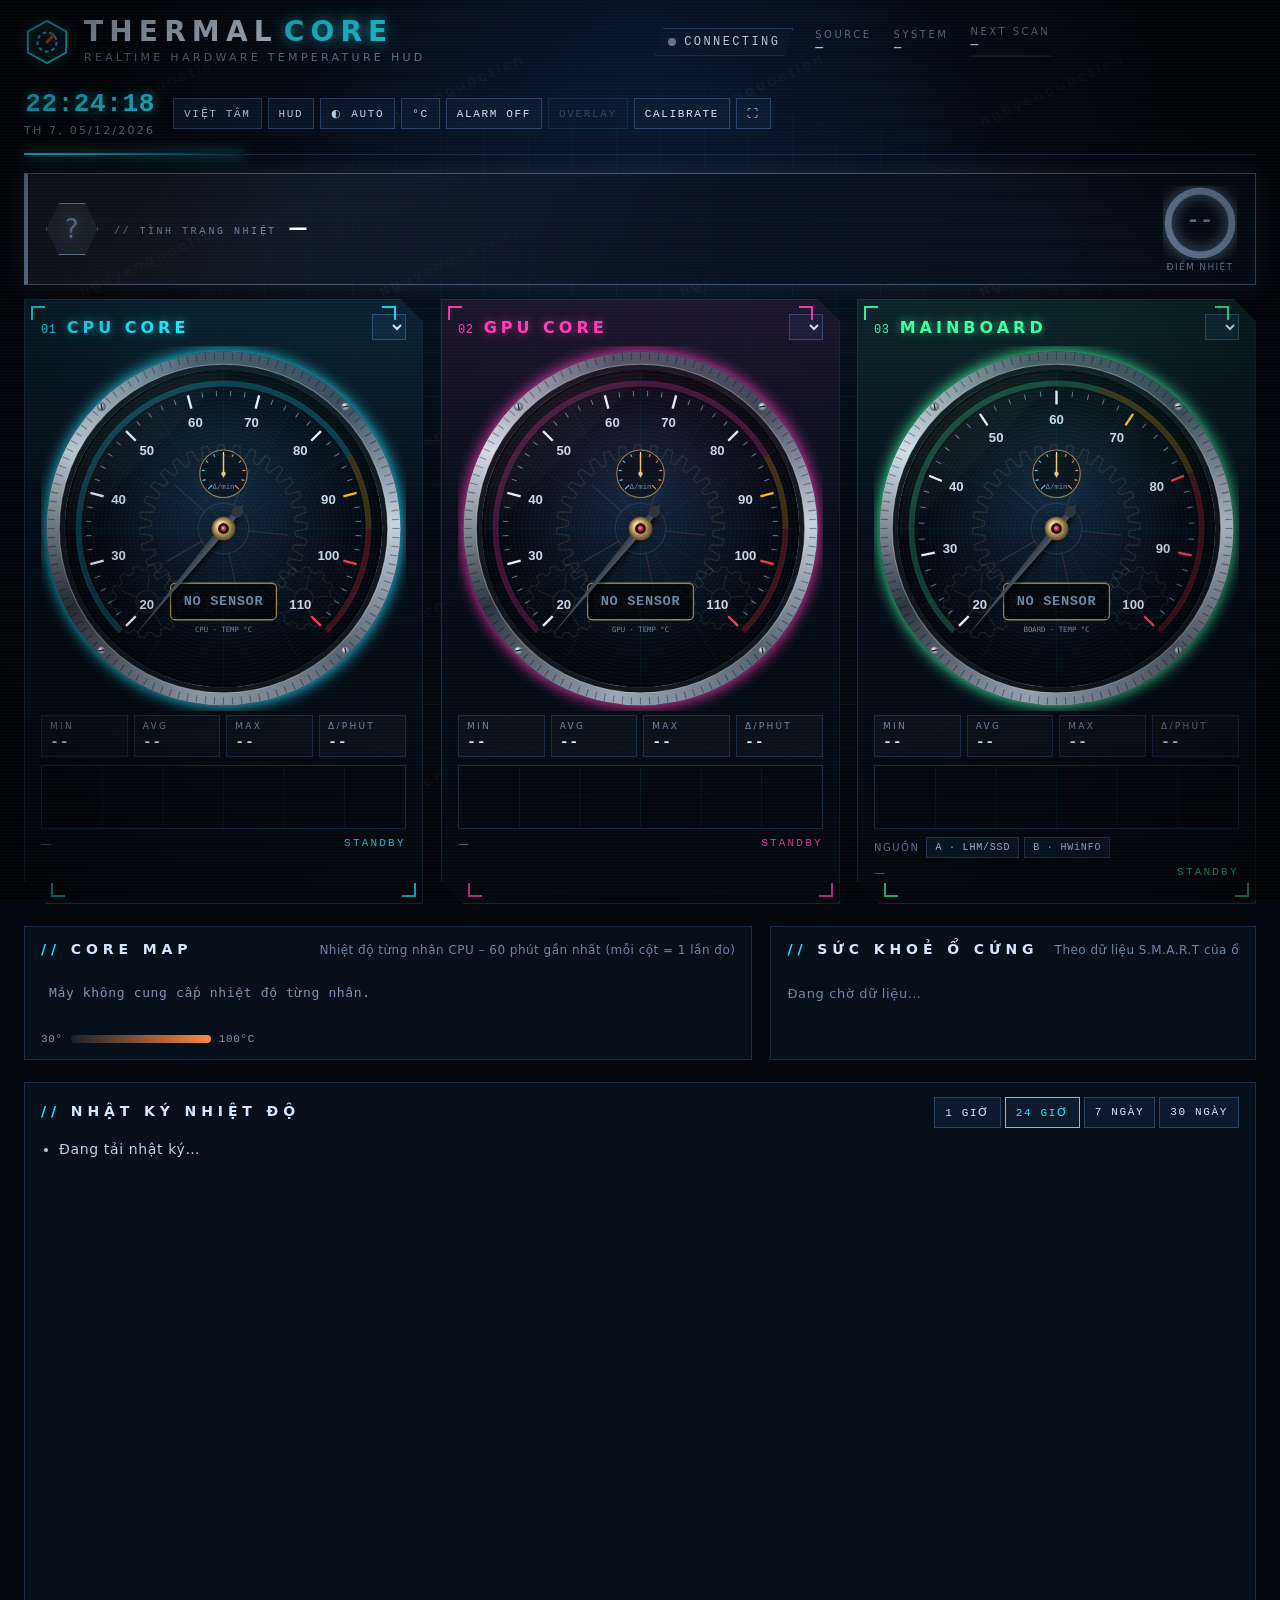
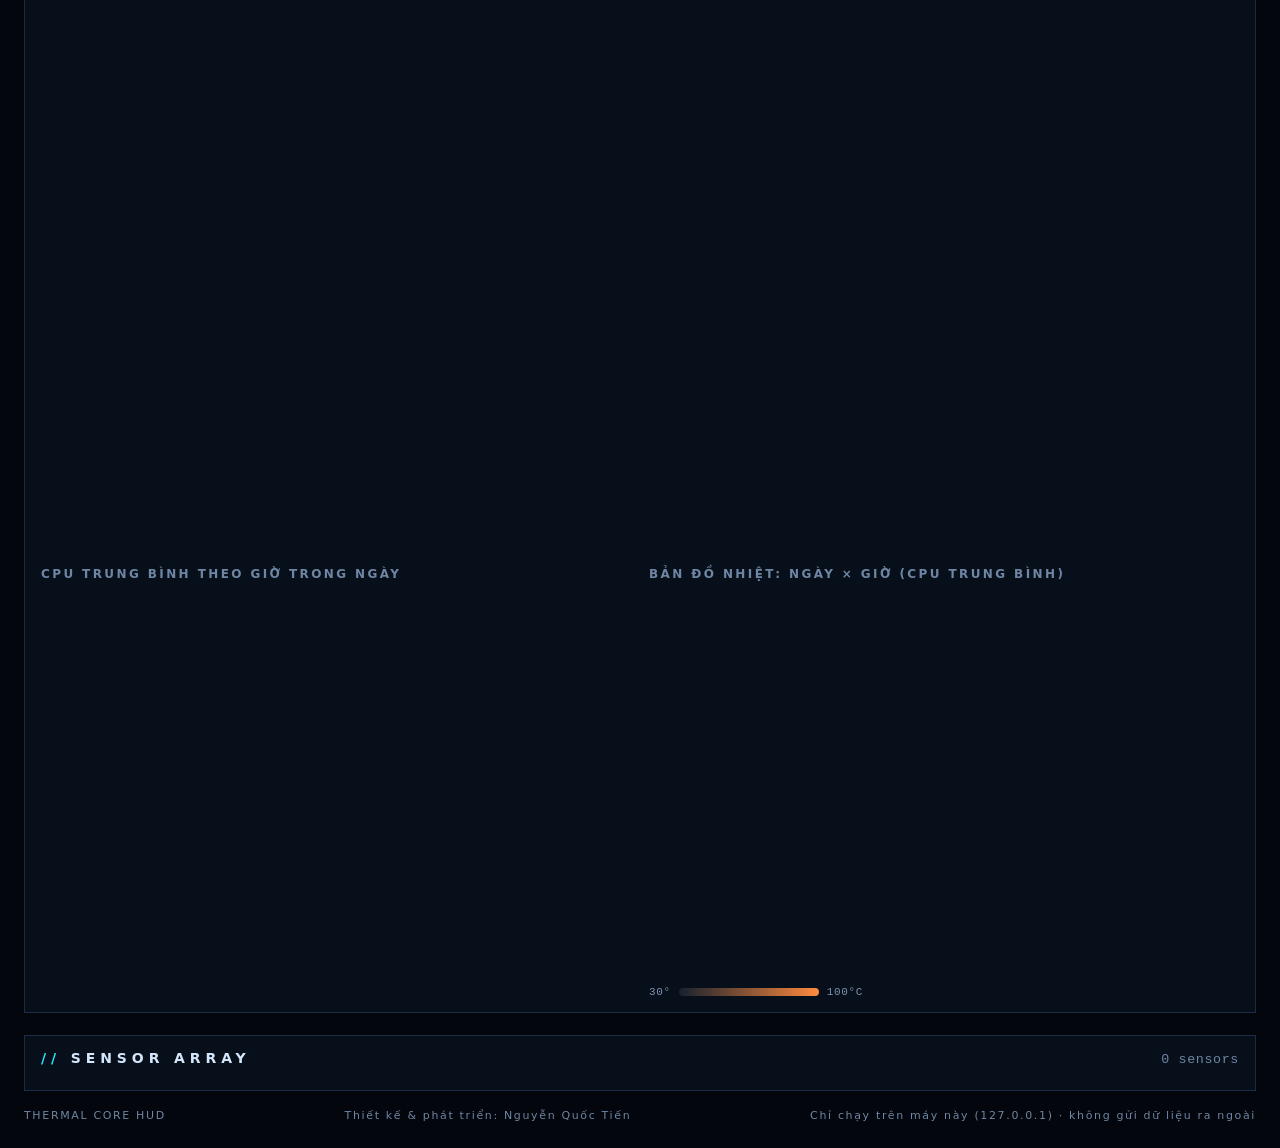
==== commit 1edb6f4a: "Add a 1-second measurement interval (v1.9.1) - Interval choices now include 1 s ("1 giây (nhanh nhất" ====
--- a/thermal-monitor/web/index.html
+++ b/thermal-monitor/web/index.html
@@ -182,7 +182,7 @@
       <h4 class="set-h">Đo đạc</h4>
       <label class="settings-interval">Chu kỳ đo nhiệt độ
         <select id="selInterval">
-          <option value="5">5 giây</option><option value="6">6 giây (khuyên dùng)</option><option value="10">10 giây</option><option value="15">15 giây</option>
+          <option value="1">1 giây (nhanh nhất)</option><option value="5">5 giây</option><option value="6">6 giây (khuyên dùng)</option><option value="10">10 giây</option><option value="15">15 giây</option>
           <option value="30">30 giây</option><option value="60">60 giây</option>
         </select>
       </label>
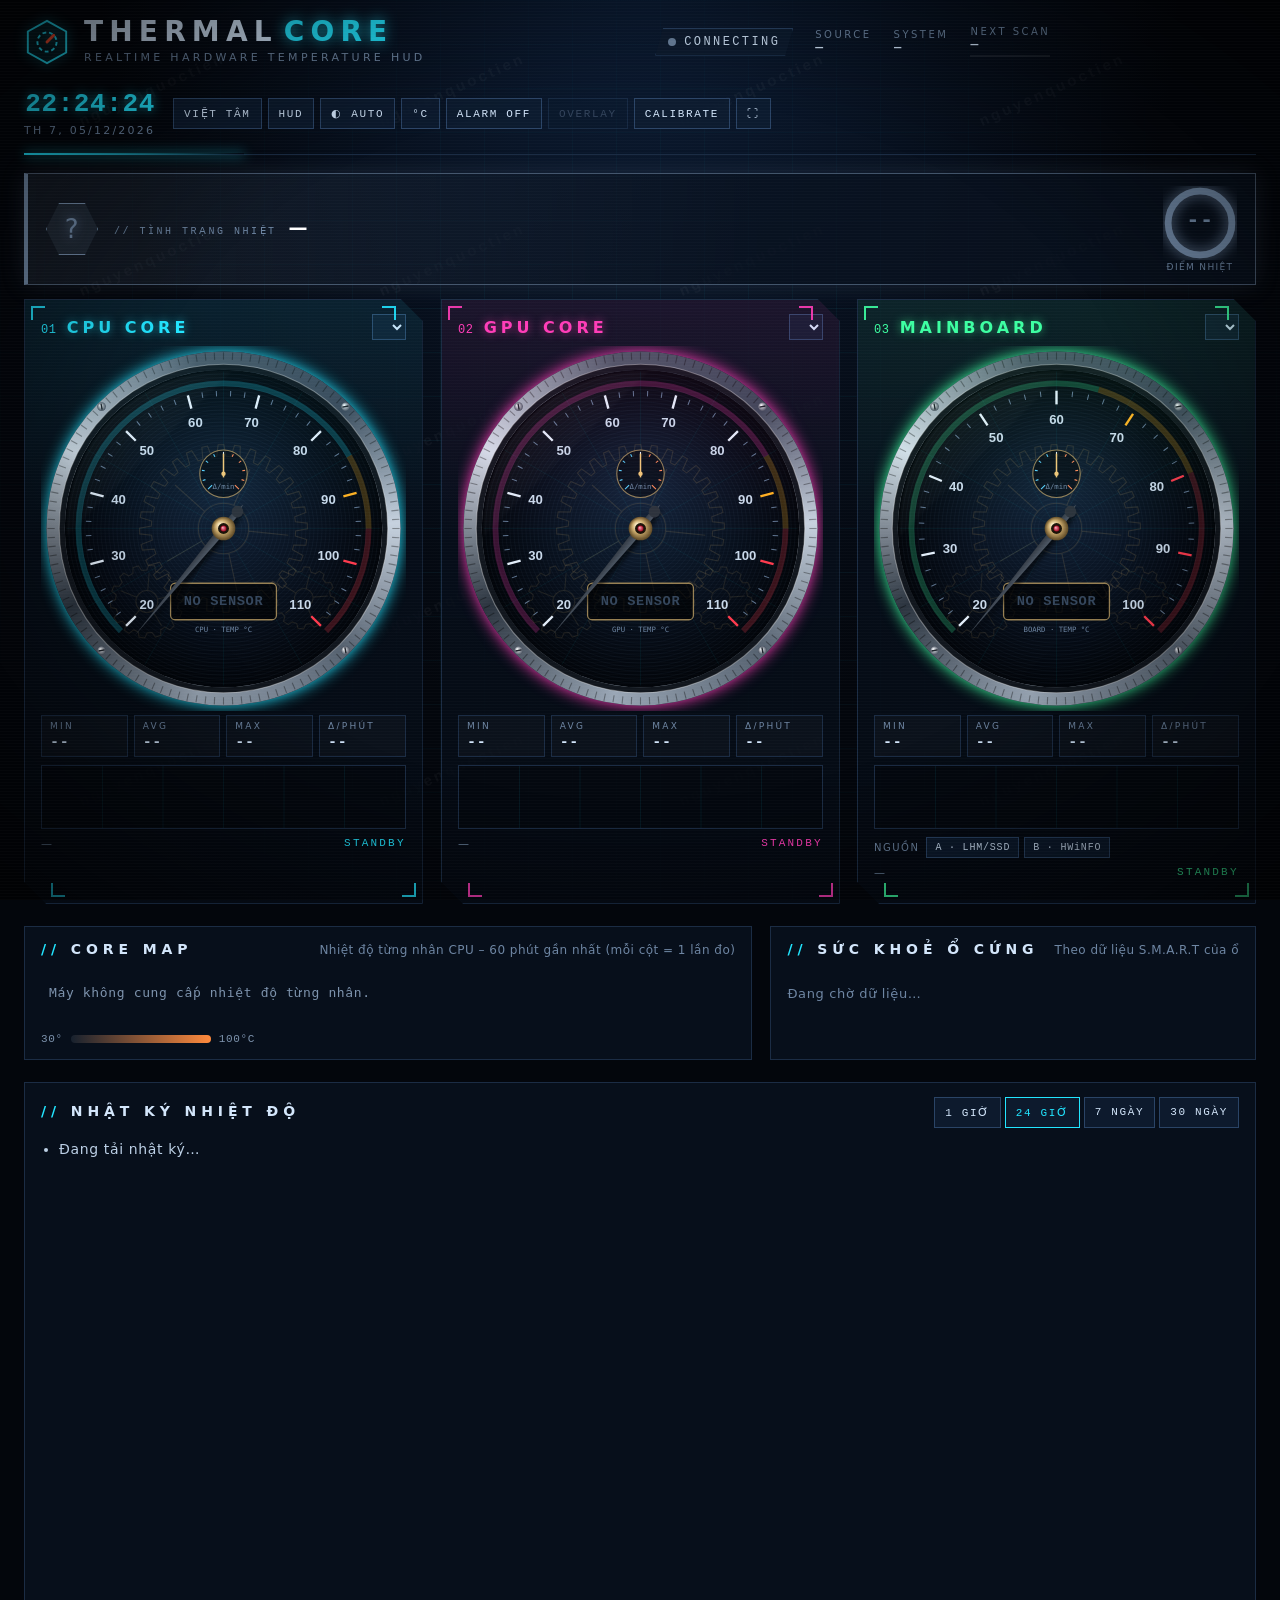
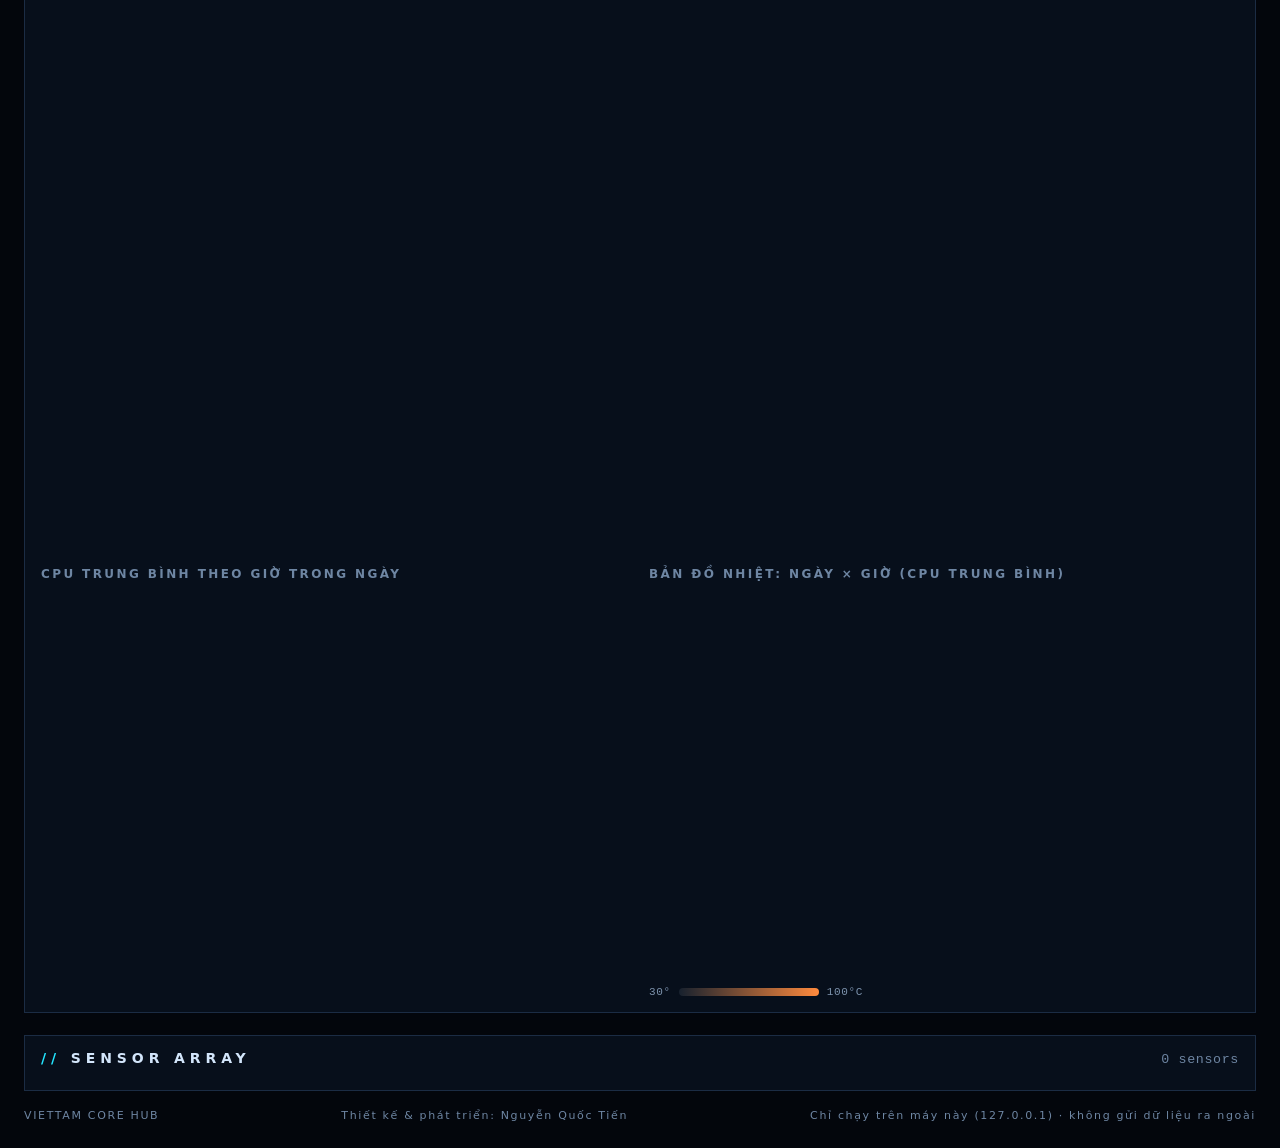
==== commit ed53e55f: "Rename the app to VietTam Core Hub (viettam-core-hub), version 1.9.1 Same content as the 1.9.1 updat" ====
--- a/thermal-monitor/web/index.html
+++ b/thermal-monitor/web/index.html
@@ -4,7 +4,7 @@
   <meta charset="UTF-8" />
   <meta name="viewport" content="width=device-width, initial-scale=1.0" />
   <meta name="author" content="nguyenquoctien – Nguyễn Quốc Tiến" />
-  <title>Thermal Core HUD</title>
+  <title>VietTam Core Hub</title>
   <link rel="icon" id="favicon" href="data:image/svg+xml,%3Csvg xmlns='http://www.w3.org/2000/svg' viewBox='0 0 32 32'%3E%3Ccircle cx='16' cy='16' r='13' fill='none' stroke='%2322e5ff' stroke-width='3'/%3E%3Cpath d='M16 16 L24 9' stroke='%23ff4d2e' stroke-width='3' stroke-linecap='round'/%3E%3C/svg%3E" />
   <link rel="stylesheet" href="fonts/fonts.css" />
   <link rel="stylesheet" href="style.css" />
@@ -20,7 +20,7 @@
   <header class="vt-bar">
     <div class="vt-mark">
       <img id="vtLogo" src="img/vt/logo.png" alt="Logo Việt Tâm" />
-      <div><b>VIET TAM</b><small><i id="vtLive" data-state="wait"></i><span id="vtHost">Đang kết nối…</span></small></div>
+      <div><b>VIET TAM <em>CORE HUB</em></b><small><i id="vtLive" data-state="wait"></i><span id="vtHost">Đang kết nối…</span></small></div>
     </div>
     <nav class="vt-tabs" aria-label="Chế độ xem">
       <button type="button" data-tab="overview" class="on">Tổng quan</button>
@@ -158,7 +158,7 @@
   </section>
 
   <footer class="hud-foot">
-    <span id="footVersion">THERMAL CORE HUD</span>
+    <span id="footVersion">VIETTAM CORE HUB</span>
     <span id="footSign"><span class="vt-only">CÔNG TY TNHH THIẾT BỊ VIỆT TÂM · </span>Thiết kế &amp; phát triển: Nguyễn Quốc Tiến</span>
     <span id="footInfo">Chỉ chạy trên máy này (127.0.0.1) · không gửi dữ liệu ra ngoài</span>
   </footer>
--- a/thermal-monitor/web/viettam.css
+++ b/thermal-monitor/web/viettam.css
@@ -1,4 +1,4 @@
-/* Thermal Core HUD – giao diện Việt Tâm: nổi khối 3D mềm, bóng sáng, tối giản.
+/* VietTam Core Hub – giao diện Việt Tâm: nổi khối 3D mềm, bóng sáng, tối giản.
    Thứ tự đọc: thẻ trạng thái ("máy có ổn không?") -> 3 đồng hồ -> tab Chi tiết / Nhật ký khi cần.
    Mọi luật gắn với :root[data-brand="viettam"]; giao diện Thermal Core gốc không bị ảnh hưởng. */
 
@@ -84,6 +84,7 @@
 .vt-mark { display: flex; align-items: center; gap: 10px; min-width: 0; }
 .vt-mark img { width: 46px; height: 46px; object-fit: contain; filter: drop-shadow(0 3px 4px rgba(0, 0, 0, 0.18)); }
 .vt-mark b { display: block; font-family: var(--vt-head); font-weight: 700; font-size: 24px; line-height: 1; color: #1f8fd6; }
+.vt-mark b em { font-style: normal; font-weight: 500; color: var(--vt-ink); }
 .vt-mark small { display: flex; align-items: center; gap: 6px; margin-top: 3px; font-size: 12px; color: var(--vt-muted); white-space: nowrap; overflow: hidden; text-overflow: ellipsis; }
 .vt-mark small i { width: 8px; height: 8px; border-radius: 50%; flex: none; background: var(--vt-muted); }
 .vt-mark small i[data-state="live"] { background: #22b36b; box-shadow: 0 0 0 3px rgba(34, 179, 107, 0.2); }
@@ -213,7 +214,8 @@
   :root[data-brand="viettam"] .vt-bar { grid-template-columns: 1fr auto; }
   .vt-tabs { grid-column: 1 / -1; grid-row: 2; justify-content: center; }
   .vt-tabs button { padding: 8px 14px; font-size: 14px; }
-  .vt-mark small { max-width: 170px; }
+  .vt-mark b em { font-style: normal; font-weight: 500; color: var(--vt-ink); }
+.vt-mark small { max-width: 170px; }
   :root[data-brand="viettam"] .vt-hero { grid-template-columns: 92px minmax(0, 1fr); gap: 12px; padding: 0 14px 0 6px; margin-top: 40px; }
   .vt-person { height: 128px; margin-top: -36px; }
   .vt-score { display: none; }
